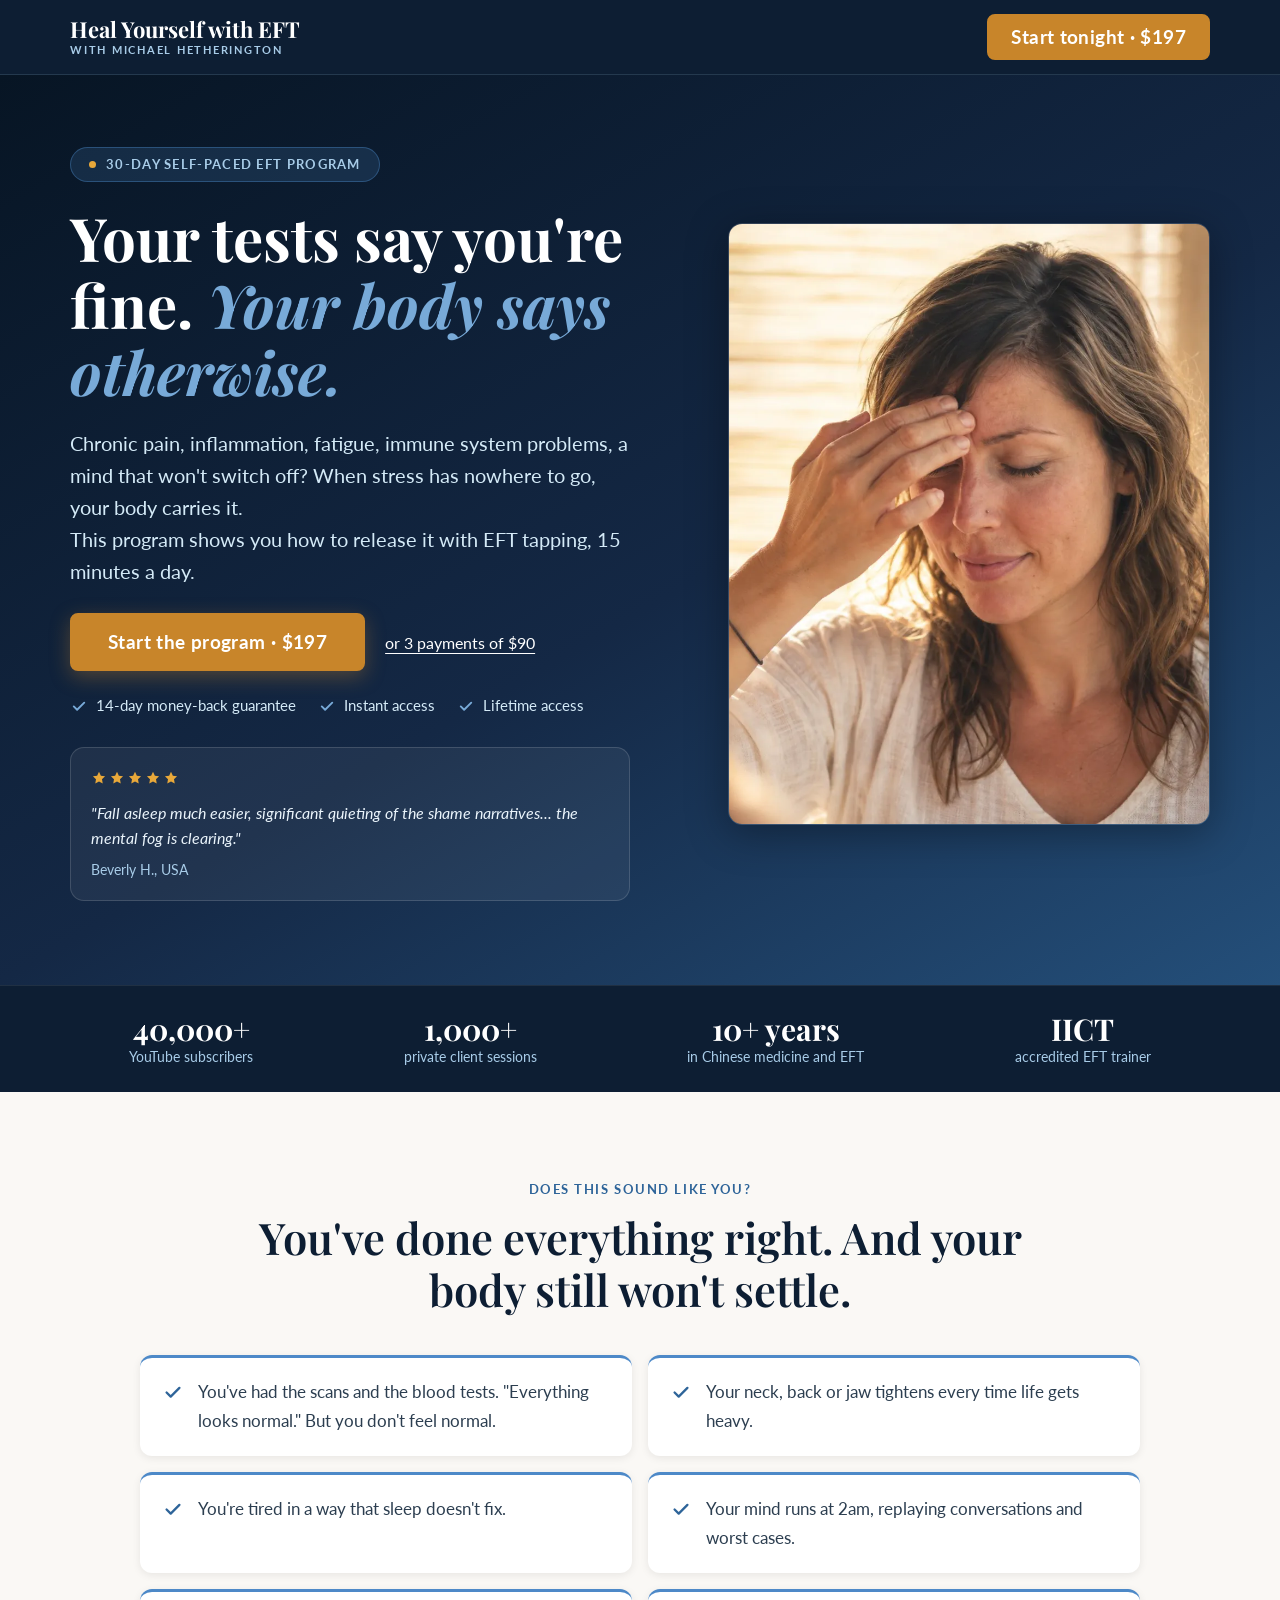
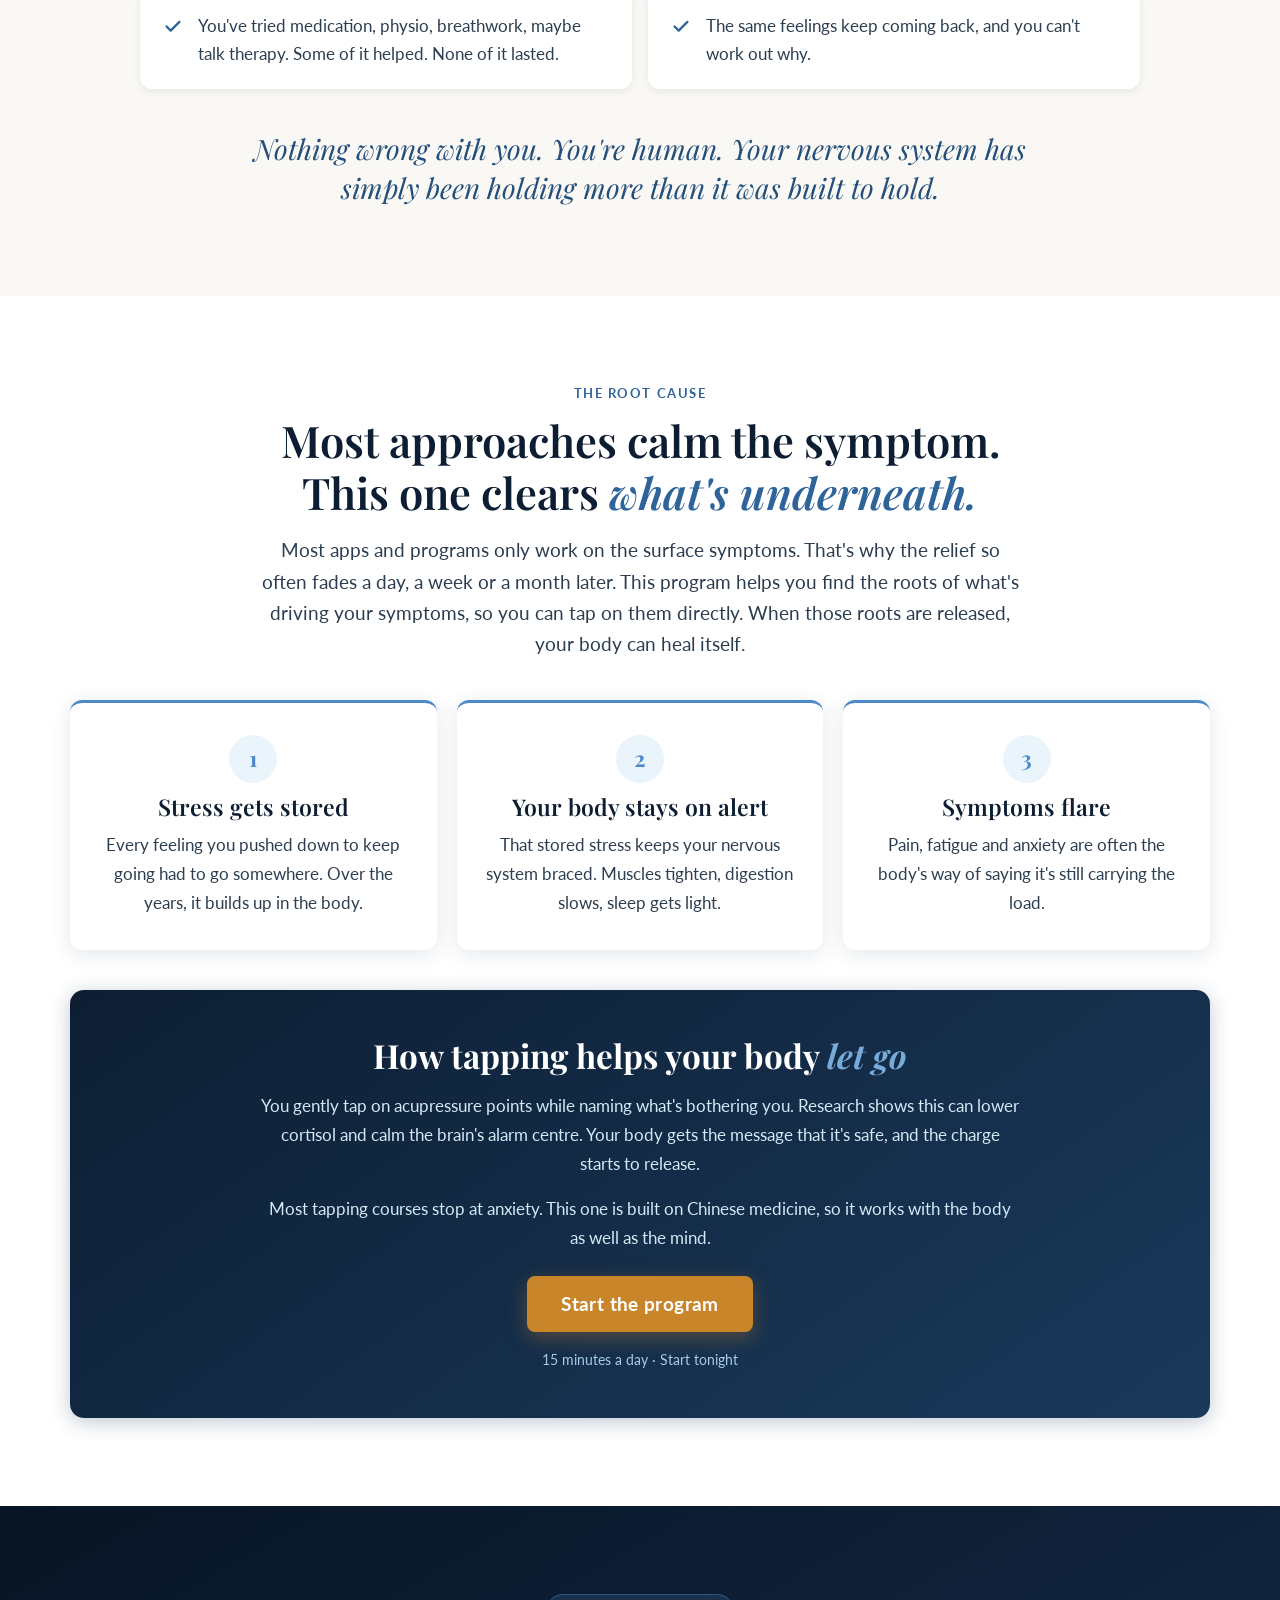
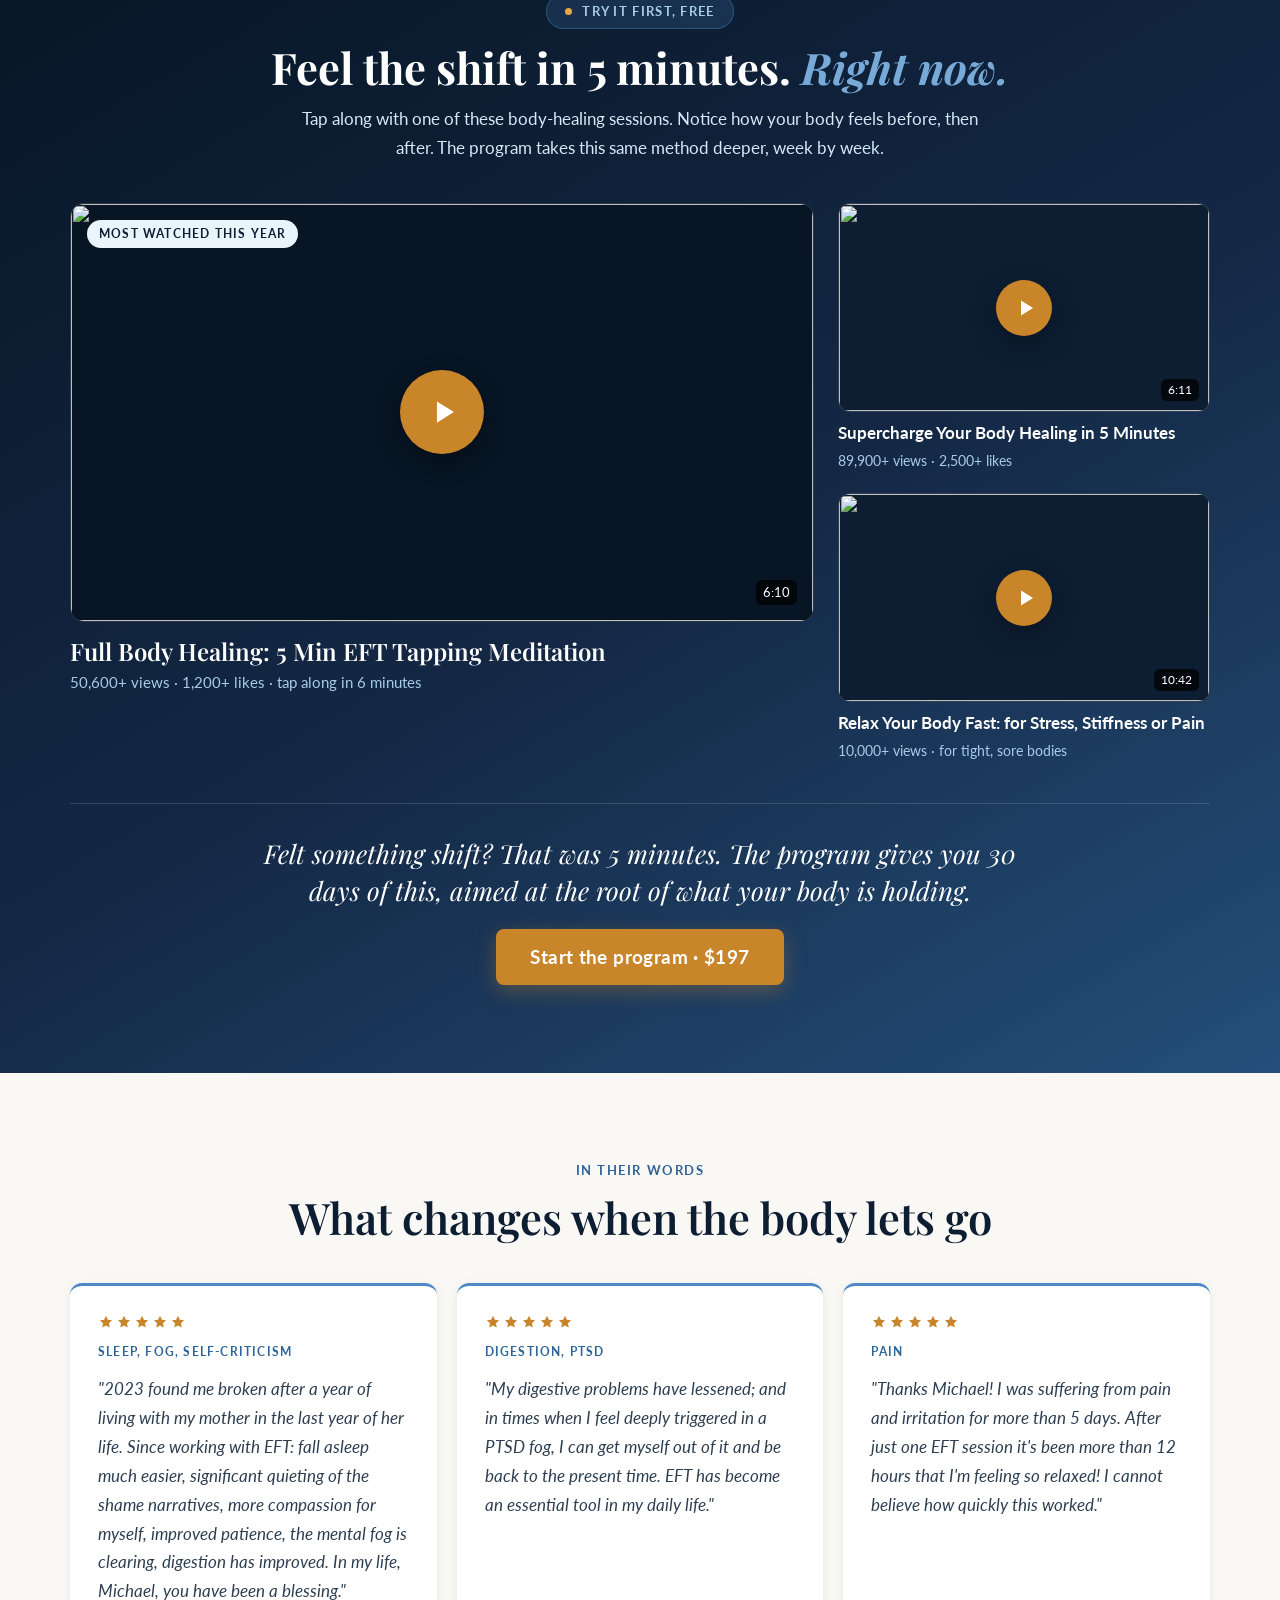
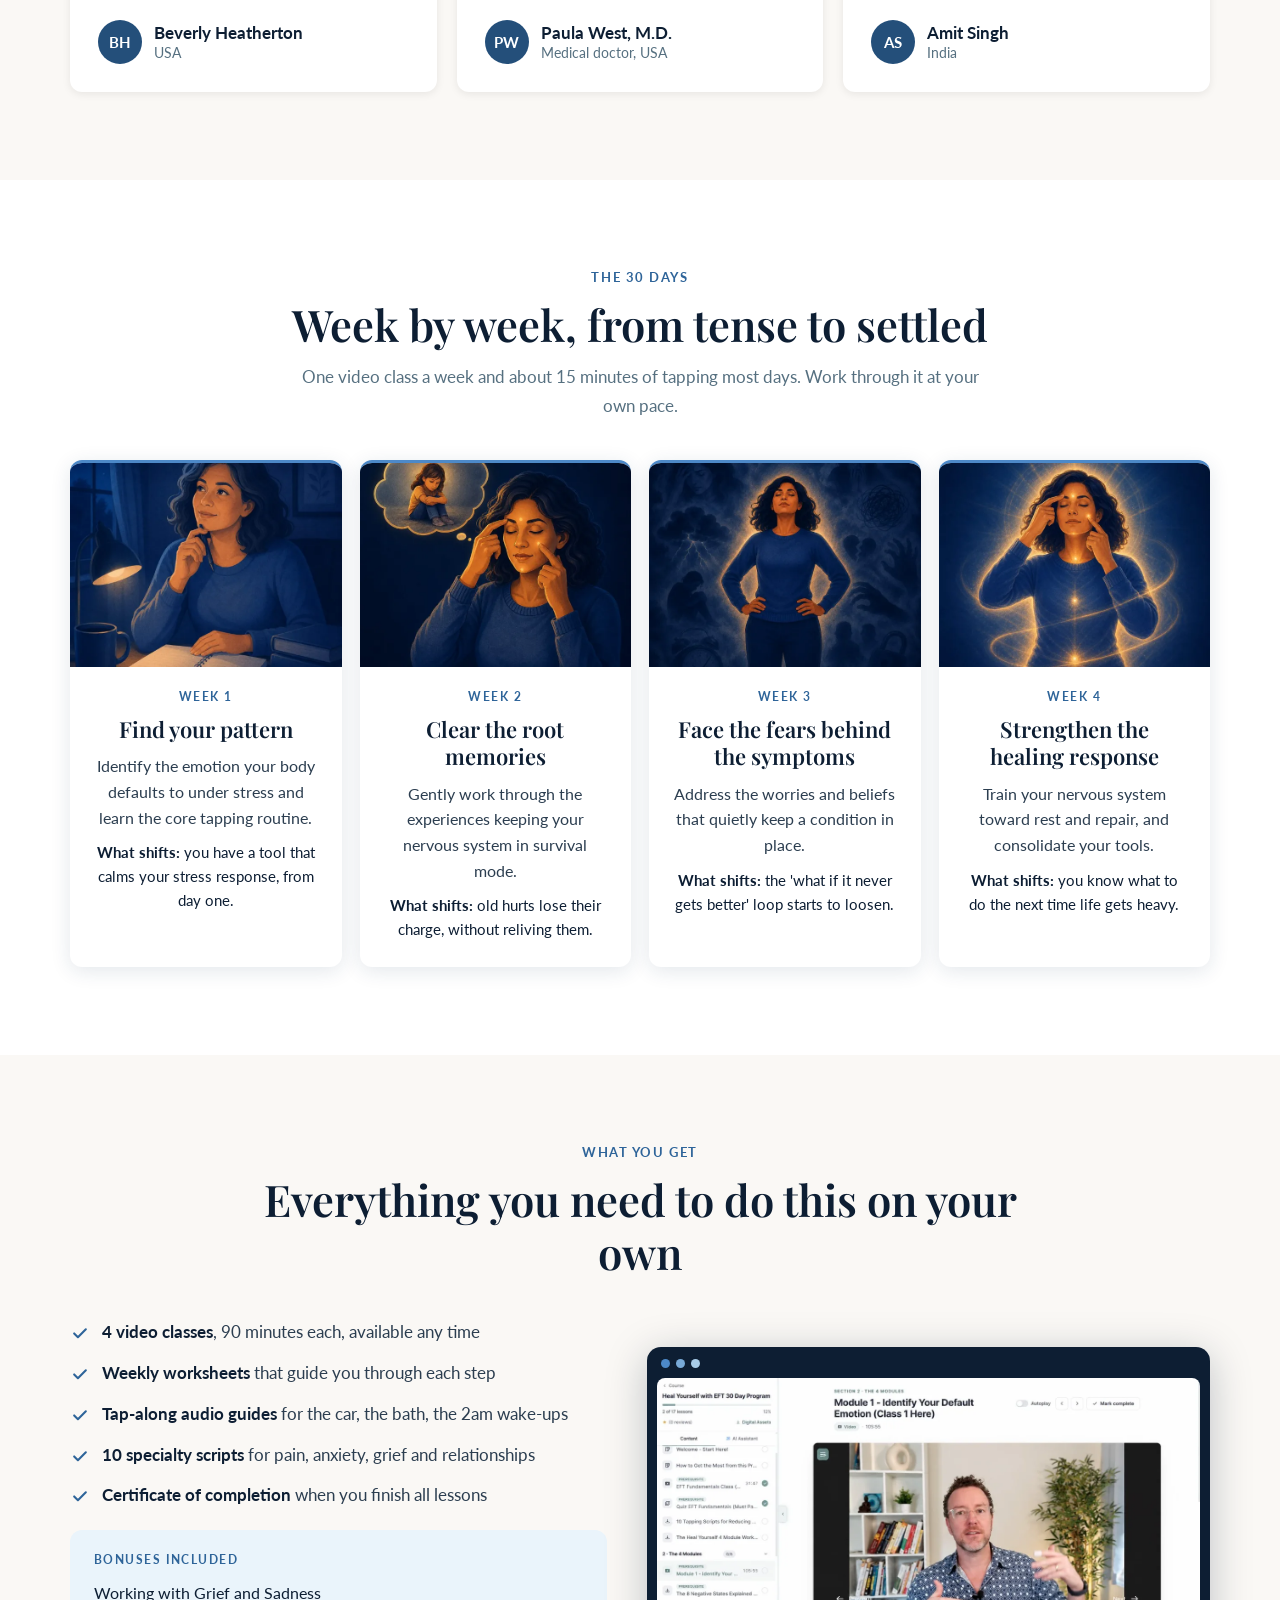
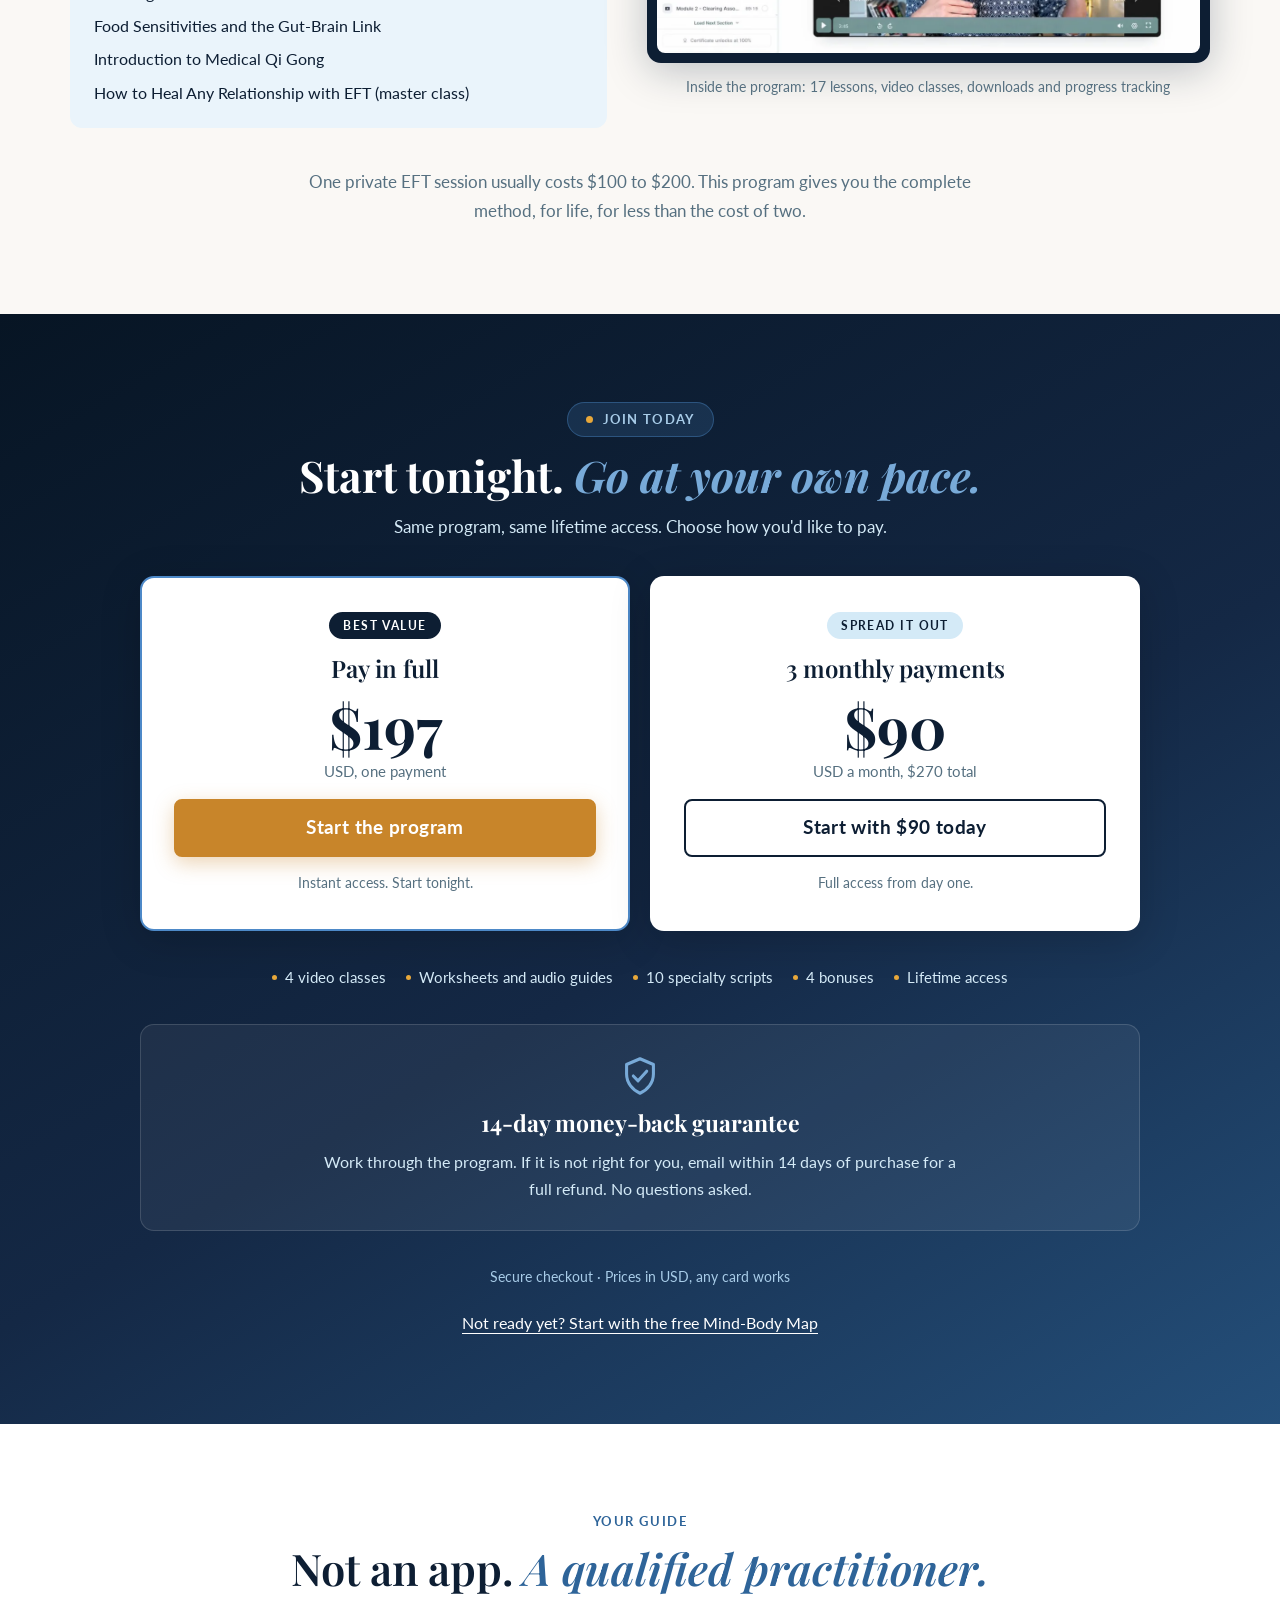
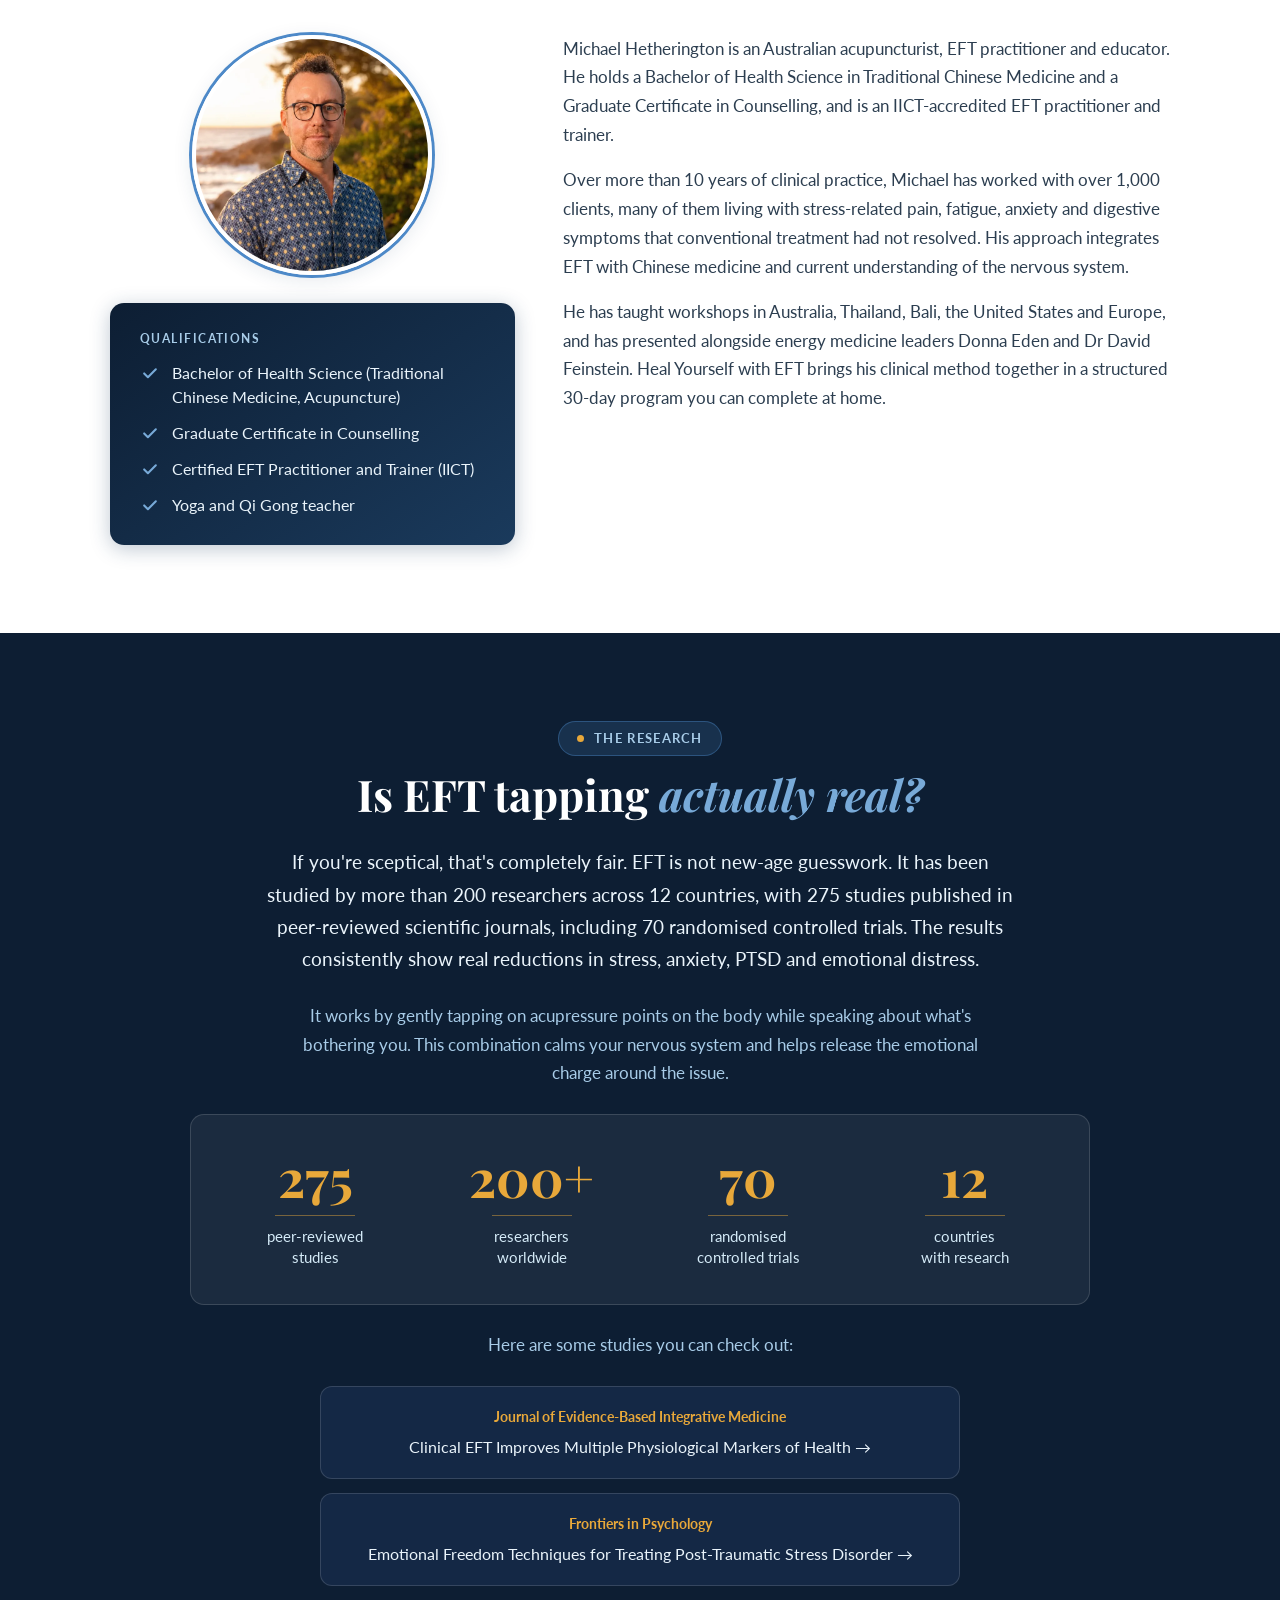
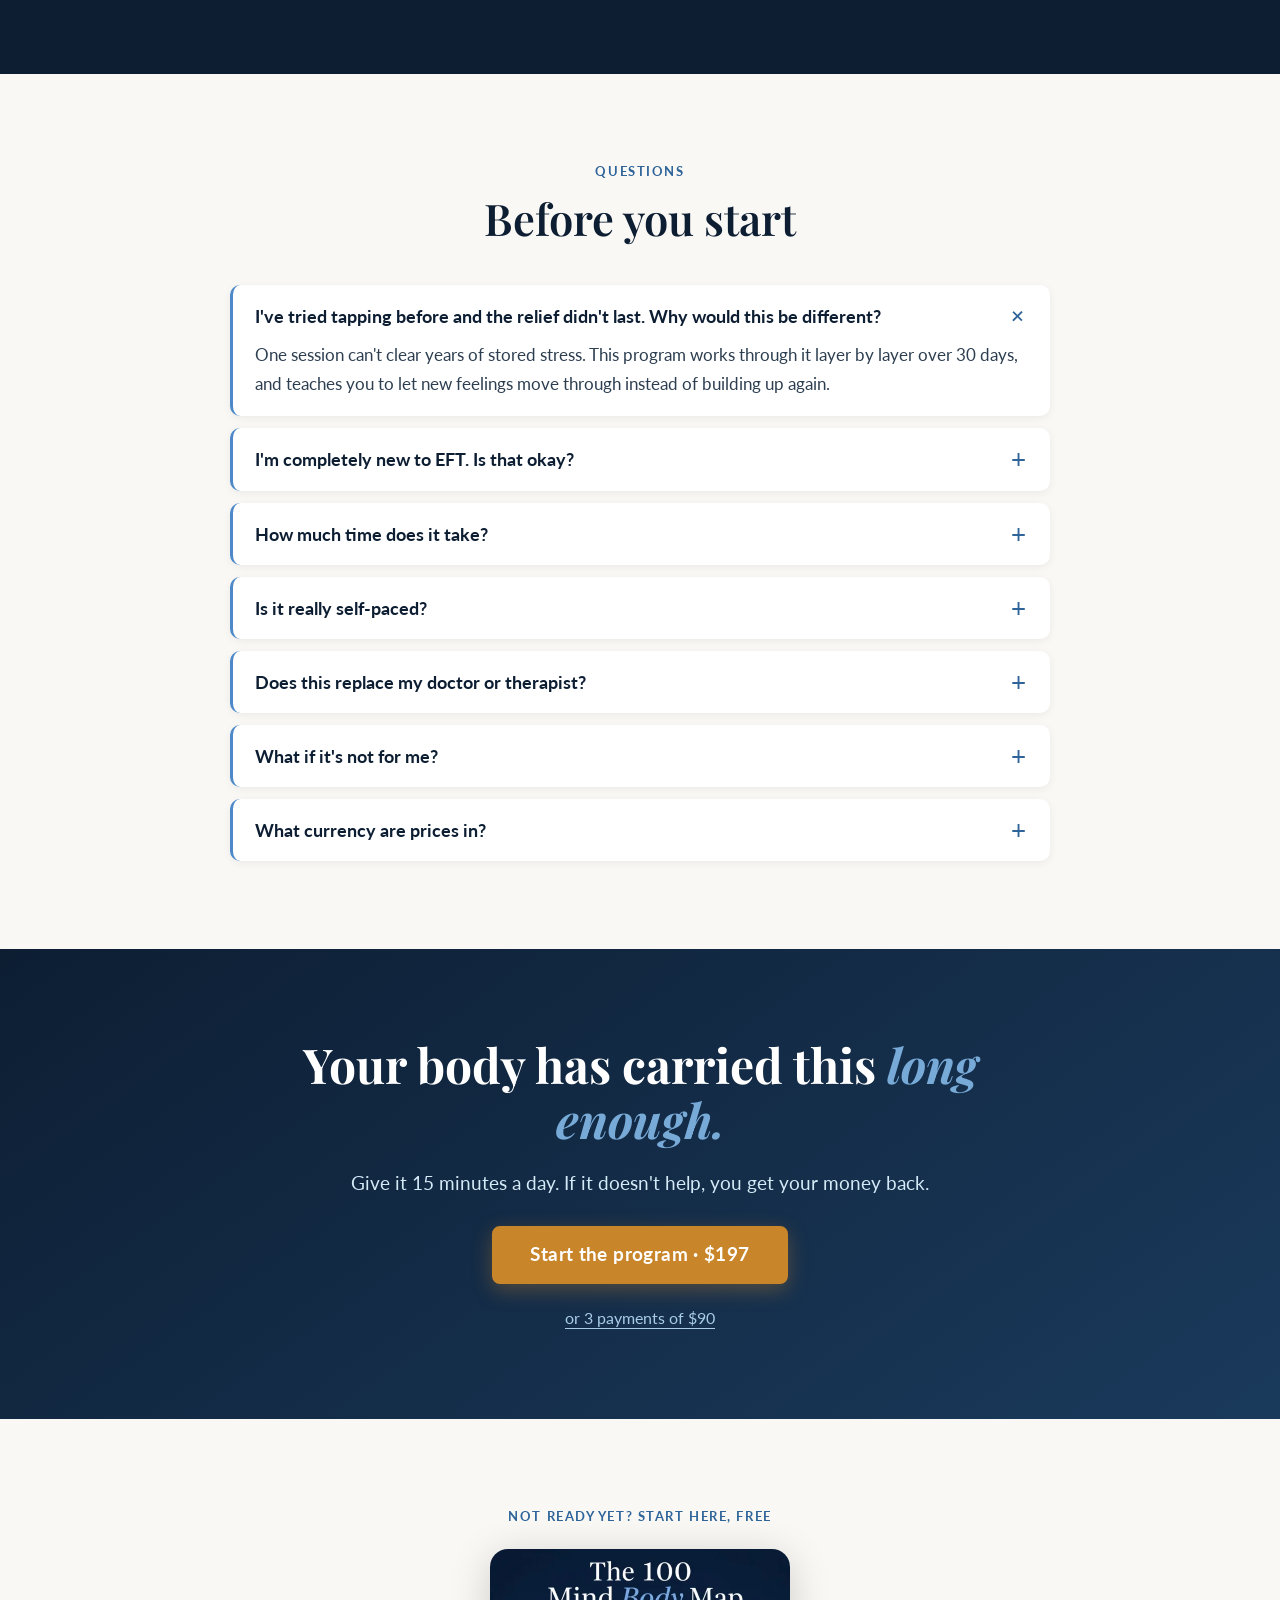
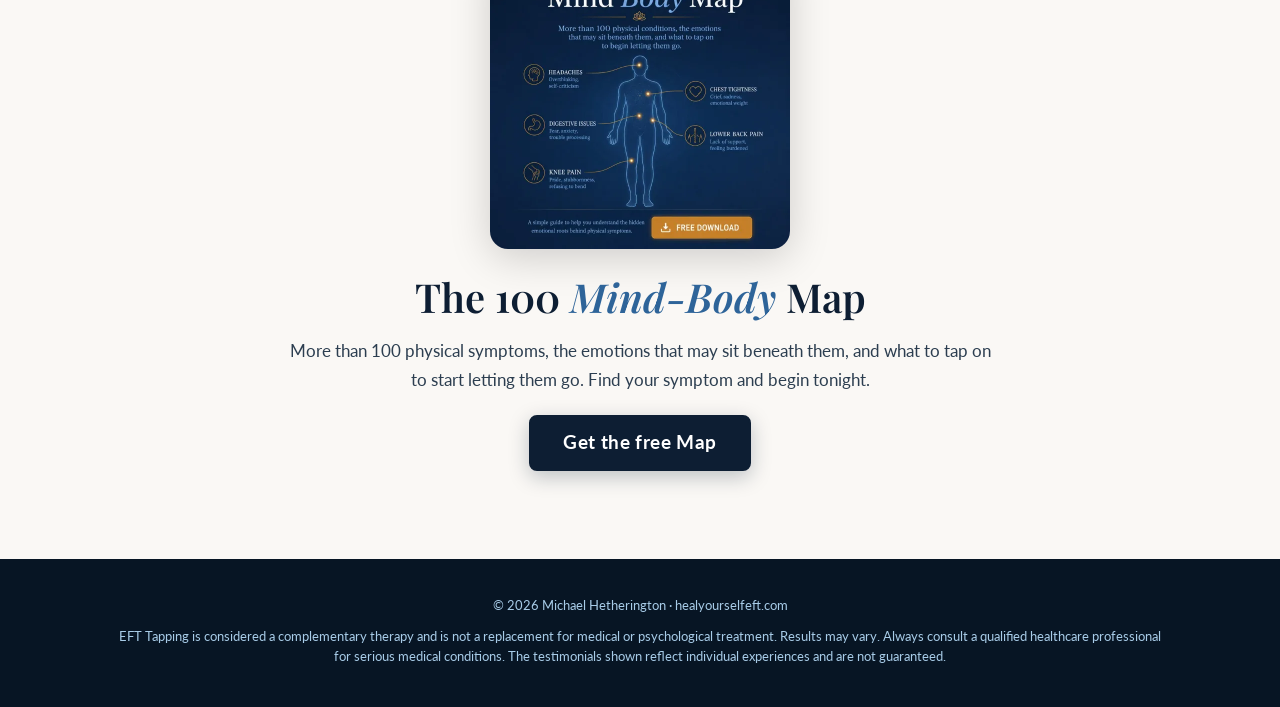
==== index.html @ 8a4b6d6d "Sales page: bio photo, new hero line, surface-vs-roots point - Round photo of Michael back in the "Y" ====
<!DOCTYPE html>
<html lang="en">
<head>
  <meta charset="UTF-8" />
  <meta name="viewport" content="width=device-width, initial-scale=1.0, viewport-fit=cover" />
  <title>Heal Yourself with EFT Tapping | Self-Paced Online Program</title>
  <meta name="description" content="A 30-day self-paced EFT tapping program for chronic pain, inflammation, fatigue and stress. 15 minutes a day. $197 USD or 3 payments of $90, with a 14-day money-back guarantee." />

  <!-- Google tag (gtag.js) -->
  <script async src="https://www.googletagmanager.com/gtag/js?id=G-6HFTYSBJ0B"></script>
  <script>
    window.dataLayer = window.dataLayer || [];
    function gtag(){dataLayer.push(arguments);}
    gtag('js', new Date());

    /* Main property - one property across every domain, with cross-domain linking. */
    gtag('config', 'G-6HFTYSBJ0B', {
      linker: { domains: [
        'michaelhetherington.com',
        'www.michaelhetherington.com',
        'healyourselfeft.com',
        'healyourdigestioneft.com',
        'eftpractitionertraining.com',
        'mindbodymedicineacademy.onlinecoursehost.com'
      ] }
    });

    /* Google Ads - builds remarketing audiences from sales-page visitors. */
    gtag('config', 'AW-1016615342');

    /* Original property, kept so existing reports stay continuous. */
    gtag('config', 'G-21LWXVTL0B');
  </script>
  <script>
    /* Capture ad click IDs and carry them into the Stripe checkout link. */
    (function () {
      var q = new URLSearchParams(location.search);
      var put = function (k, v) { try { localStorage.setItem(k, v); } catch (e) {} };
      var get = function (k) { try { return localStorage.getItem(k) || ''; } catch (e) { return ''; } };
      ['gclid', 'wbraid', 'gbraid', 'utm_source', 'utm_medium', 'utm_campaign'].forEach(function (k) {
        var v = q.get(k); if (v) put('mh_' + k, v);
      });
      var clean = function (s) { return String(s || '').replace(/[^A-Za-z0-9_-]/g, ''); };
      function clientId() {
        var m = document.cookie.match(/_ga=GA\d\.\d\.(\d+\.\d+)/);
        return m ? m[1].replace('.', '_') : '';
      }
      function reference() {
        var parts = ['c' + clean(clientId())];
        var click = get('mh_gclid') || get('mh_wbraid') || get('mh_gbraid');
        if (click) parts.push('g' + clean(click));
        var src = get('mh_utm_source');
        if (src) parts.push('s' + clean(src));
        return parts.join('-').slice(0, 195);
      }
      function decorate() {
        var ref = reference();
        if (!ref) return;
        Array.prototype.forEach.call(
          document.querySelectorAll('a[href*="buy.stripe.com"]'),
          function (a) {
            try {
              var u = new URL(a.href);
              u.searchParams.set('client_reference_id', ref);
              a.href = u.toString();
            } catch (e) {}
          }
        );
      }
      if (document.readyState === 'loading') {
        document.addEventListener('DOMContentLoaded', decorate);
      } else { decorate(); }
      setTimeout(decorate, 1500);
    })();
  </script>

  <!-- Favicon -->
  <link rel="icon" type="image/svg+xml" href="favicon.svg" />

  <!-- Fonts: same families as /mind-body-map (Playfair Display + Lato). Loaded without blocking first paint. -->
  <link rel="preconnect" href="https://fonts.googleapis.com" />
  <link rel="preconnect" href="https://fonts.gstatic.com" crossorigin />
  <link rel="preload" as="style" href="https://fonts.googleapis.com/css2?family=Playfair+Display:ital,wght@0,600;0,700;1,400;1,600;1,700&family=Lato:wght@400;700&display=swap" onload="this.onload=null;this.rel='stylesheet'" />
  <noscript><link rel="stylesheet" href="https://fonts.googleapis.com/css2?family=Playfair+Display:ital,wght@0,600;0,700;1,400;1,600;1,700&family=Lato:wght@400;700&display=swap" /></noscript>
  <link rel="preload" as="image" href="images/hero-tapping.webp" fetchpriority="high" media="(min-width: 768px)" />
  <link rel="stylesheet" href="css/home.css?v=3" />
</head>
<body>

  <!-- Icon sprite: stroke check, shield, star, play -->
  <svg width="0" height="0" style="position:absolute" aria-hidden="true" focusable="false">
    <symbol id="i-check" viewBox="0 0 24 24"><path d="M5 12.5l4.5 4.5L19 7.5" fill="none" stroke="currentColor" stroke-width="2.5" stroke-linecap="round" stroke-linejoin="round"/></symbol>
    <symbol id="i-shield" viewBox="0 0 24 24"><g fill="none" stroke="currentColor" stroke-width="1.6" stroke-linecap="round" stroke-linejoin="round"><path d="M12 3l7 3v5c0 4.5-3 8.3-7 10-4-1.7-7-5.5-7-10V6l7-3z"/><path d="M8.5 12l2.5 2.5 4.5-5"/></g></symbol>
    <symbol id="i-star" viewBox="0 0 24 24"><path d="M12 2.8l2.8 5.8 6.3.9-4.6 4.4 1.1 6.3L12 17.2l-5.6 3 1.1-6.3L2.9 9.5l6.3-.9z" fill="currentColor"/></symbol>
    <symbol id="i-play" viewBox="0 0 24 24"><path d="M7 4.5v15l12-7.5z" fill="currentColor"/></symbol>
  </svg>

  <!-- ================= HEADER ================= -->
  <header class="site-head">
    <div class="wrap site-head__inner">
      <a href="#top" class="wordmark">
        <span class="wordmark__main">Heal Yourself with EFT</span>
        <span class="wordmark__sub">with Michael Hetherington</span>
      </a>
      <a href="https://mindbodymedicineacademy.onlinecoursehost.com/courses/healyourselfwitheft" target="_blank" rel="noopener" class="btn btn--sm" data-cta="header" data-plan="full"><span class="only-desk">Start tonight · $197</span><span class="only-mob">$197 · Start</span></a>
    </div>
  </header>

  <main id="top">

    <!-- ================= HERO ================= -->
    <section class="hero band-grad">
      <div class="wrap hero__grid">
        <div class="hero__copy">
          <span class="badge"><span class="badge__dot" aria-hidden="true"></span>30-day self-paced EFT program</span>
          <h1>Your tests say you're fine. <em>Your body says otherwise.</em></h1>
          <p class="hero__sub">Chronic pain, inflammation, fatigue, immune system problems, a mind that won't switch off? When stress has nowhere to go, your body carries it.<br class="only-desk" /> This program shows you how to release it with EFT tapping, 15 minutes a day.</p>
          <div class="hero__actions">
            <a id="hero-cta" href="https://mindbodymedicineacademy.onlinecoursehost.com/courses/healyourselfwitheft" target="_blank" rel="noopener" class="btn btn--lg" data-cta="hero" data-plan="full">Start the program · $197</a>
            <p class="hero__plan"><a href="#pricing">or 3 payments of $90</a><span class="only-mob"> · 14-day guarantee</span></p>
          </div>
          <ul class="checks only-desk">
            <li><svg class="ico" aria-hidden="true"><use href="#i-check"/></svg>14-day money-back guarantee</li>
            <li><svg class="ico" aria-hidden="true"><use href="#i-check"/></svg>Instant access</li>
            <li><svg class="ico" aria-hidden="true"><use href="#i-check"/></svg>Lifetime access</li>
          </ul>
          <figure class="mini-review">
            <span class="stars" role="img" aria-label="5 out of 5 stars"><svg aria-hidden="true"><use href="#i-star"/></svg><svg aria-hidden="true"><use href="#i-star"/></svg><svg aria-hidden="true"><use href="#i-star"/></svg><svg aria-hidden="true"><use href="#i-star"/></svg><svg aria-hidden="true"><use href="#i-star"/></svg></span>
            <blockquote>"Fall asleep much easier, significant quieting of the shame narratives... the mental fog is clearing."</blockquote>
            <figcaption>Beverly H., USA</figcaption>
          </figure>
        </div>
        <div class="hero__media">
          <img src="images/hero-tapping.webp" width="880" height="1100" alt="A woman calmly tapping on the eyebrow point with her eyes closed" fetchpriority="high" decoding="async" />
        </div>
      </div>
    </section>

    <!-- ================= PROOF BAR ================= -->
    <section class="proof" aria-label="About Michael">
      <ul class="wrap proof__list">
        <li><strong>40,000+</strong><span>YouTube subscribers</span></li>
        <li><strong>1,000+</strong><span>private client sessions</span></li>
        <li class="only-desk"><strong>10+ years</strong><span>in Chinese medicine and EFT</span></li>
        <li><strong>IICT</strong><span>accredited EFT trainer</span></li>
      </ul>
    </section>

    <!-- ================= DOES THIS SOUND LIKE YOU ================= -->
    <section class="section band-cream" id="you">
      <div class="wrap wrap--1000 stack-lg">
        <div class="head">
          <span class="eyebrow">Does this sound like you?</span>
          <h2>You've done everything right. And your body still won't settle.</h2>
        </div>
        <ul class="you-grid">
          <li class="card card--check"><svg class="ico" aria-hidden="true"><use href="#i-check"/></svg><p>You've had the scans and the blood tests. "Everything looks normal." But you don't feel normal.</p></li>
          <li class="card card--check"><svg class="ico" aria-hidden="true"><use href="#i-check"/></svg><p>Your neck, back or jaw tightens every time life gets heavy.</p></li>
          <li class="card card--check"><svg class="ico" aria-hidden="true"><use href="#i-check"/></svg><p>You're tired in a way that sleep doesn't fix.</p></li>
          <li class="card card--check"><svg class="ico" aria-hidden="true"><use href="#i-check"/></svg><p>Your mind runs at 2am, replaying conversations and worst cases.</p></li>
          <li class="card card--check"><svg class="ico" aria-hidden="true"><use href="#i-check"/></svg><p>You've tried medication, physio, breathwork, maybe talk therapy. Some of it helped. None of it lasted.</p></li>
          <li class="card card--check"><svg class="ico" aria-hidden="true"><use href="#i-check"/></svg><p>The same feelings keep coming back, and you can't work out why.</p></li>
        </ul>
        <p class="pull">Nothing wrong with you. You're human. Your nervous system has simply been holding more than it was built to hold.</p>
      </div>
    </section>

    <!-- ================= THE ROOT CAUSE ================= -->
    <section class="section band-white" id="how">
      <div class="wrap stack-lg">
        <div class="head">
          <span class="eyebrow">The root cause</span>
          <h2>Most approaches calm the symptom. This one clears <em>what's underneath.</em></h2>
          <p class="head__lead">Most apps and programs only work on the surface symptoms. That's why the relief so often fades a day, a week or a month later. This program helps you find the roots of what's driving your symptoms, so you can tap on them directly. When those roots are released, your body can heal itself.</p>
        </div>
        <ol class="steps">
          <li class="card card--feature step">
            <span class="step__num" aria-hidden="true">1</span>
            <h3>Stress gets stored</h3>
            <p>Every feeling you pushed down to keep going had to go somewhere. Over the years, it builds up in the body.</p>
          </li>
          <li class="card card--feature step">
            <span class="step__num" aria-hidden="true">2</span>
            <h3>Your body stays on alert</h3>
            <p>That stored stress keeps your nervous system braced. Muscles tighten, digestion slows, sleep gets light.</p>
          </li>
          <li class="card card--feature step">
            <span class="step__num" aria-hidden="true">3</span>
            <h3>Symptoms flare</h3>
            <p>Pain, fatigue and anxiety are often the body's way of saying it's still carrying the load.</p>
          </li>
        </ol>
        <div class="panel grad-panel">
          <h3>How tapping helps your body <em>let go</em></h3>
          <p>You gently tap on acupressure points while naming what's bothering you. Research shows this can lower cortisol and calm the brain's alarm centre. Your body gets the message that it's safe, and the charge starts to release.</p>
          <p>Most tapping courses stop at anxiety. This one is built on Chinese medicine, so it works with the body as well as the mind.</p>
          <a href="#pricing" class="btn" data-cta="how">Start the program</a>
          <span class="panel__caption">15 minutes a day · Start tonight</span>
        </div>
      </div>
    </section>

    <!-- ================= TRY IT FIRST ================= -->
    <section class="section band-grad" id="try">
      <div class="wrap stack-lg">
        <div class="head">
          <span class="badge"><span class="badge__dot" aria-hidden="true"></span>Try it first, free</span>
          <h2>Feel the shift in 5 minutes. <em>Right now.</em></h2>
          <p>Tap along with one of these body-healing sessions. Notice how your body feels before, then after. The program takes this same method deeper, week by week.</p>
        </div>

        <div class="videos">
          <div class="videos__main">
            <div class="player" id="player">
              <button type="button" class="yt yt--featured" data-id="FDQFC5Q5hYo" data-slot="featured" data-title="Full Body Healing: 5 Min EFT Tapping Meditation" data-proof="50,600+ views · 1,200+ likes · tap along in 6 minutes" data-len="6:10">
                <img src="https://i.ytimg.com/vi/FDQFC5Q5hYo/maxresdefault.jpg" srcset="https://i.ytimg.com/vi/FDQFC5Q5hYo/hqdefault.jpg 480w, https://i.ytimg.com/vi/FDQFC5Q5hYo/maxresdefault.jpg 1280w" sizes="(max-width: 767px) 100vw, 760px" onerror="this.onerror=null;this.removeAttribute('srcset');this.src=this.src.replace('maxresdefault','hqdefault')" width="1280" height="720" alt="" loading="lazy" decoding="async" />
                <span class="sr-only">Play: Full Body Healing: 5 Min EFT Tapping Meditation (6:10)</span>
                <span class="yt__badge">Most watched this year</span>
                <span class="yt__play" aria-hidden="true"><svg><use href="#i-play"/></svg></span>
                <span class="yt__len" aria-hidden="true">6:10</span>
              </button>
            </div>
            <p class="videos__title" id="player-title">Full Body Healing: 5 Min EFT Tapping Meditation</p>
            <p class="videos__proof" id="player-proof">50,600+ views · 1,200+ likes · tap along in 6 minutes</p>
          </div>
          <ul class="videos__side">
            <li>
              <button type="button" class="yt yt--side" data-id="ltoPPXb9Zmg" data-slot="side_1" data-title="Supercharge Your Body Healing in 5 Minutes" data-proof="89,900+ views · 2,500+ likes" data-len="6:11">
                <span class="yt__thumb">
                  <img src="https://i.ytimg.com/vi/ltoPPXb9Zmg/hqdefault.jpg" width="480" height="360" alt="" loading="lazy" decoding="async" />
                  <span class="yt__play" aria-hidden="true"><svg><use href="#i-play"/></svg></span>
                  <span class="yt__len" aria-hidden="true">6:11</span>
                </span>
                <span class="yt__text">
                  <span class="yt__title"><span class="sr-only">Play: </span>Supercharge Your Body Healing in 5 Minutes</span>
                  <span class="yt__proof">89,900+ views · 2,500+ likes</span>
                </span>
              </button>
            </li>
            <li>
              <button type="button" class="yt yt--side" data-id="ephCB1X8qcY" data-slot="side_2" data-title="Relax Your Body Fast: for Stress, Stiffness or Pain" data-proof="10,000+ views · for tight, sore bodies" data-len="10:42">
                <span class="yt__thumb">
                  <img src="https://i.ytimg.com/vi/ephCB1X8qcY/hqdefault.jpg" width="480" height="360" alt="" loading="lazy" decoding="async" />
                  <span class="yt__play" aria-hidden="true"><svg><use href="#i-play"/></svg></span>
                  <span class="yt__len" aria-hidden="true">10:42</span>
                </span>
                <span class="yt__text">
                  <span class="yt__title"><span class="sr-only">Play: </span>Relax Your Body Fast: for Stress, Stiffness or Pain</span>
                  <span class="yt__proof">10,000+ views · for tight, sore bodies</span>
                </span>
              </button>
            </li>
          </ul>
        </div>

        <!-- YouTube comment strip: only with written permission from each commenter. Not published. -->

        <div class="bridge">
          <p>Felt something shift? That was 5 minutes. The program gives you 30 days of this, aimed at the root of what your body is holding.</p>
          <a href="https://mindbodymedicineacademy.onlinecoursehost.com/courses/healyourselfwitheft" target="_blank" rel="noopener" class="btn" data-cta="try" data-plan="full">Start the program · $197</a>
        </div>
      </div>
    </section>

    <!-- ================= REVIEWS ================= -->
    <section class="section band-cream" id="reviews">
      <div class="wrap stack-lg">
        <div class="head">
          <span class="eyebrow">In their words</span>
          <h2>What changes when the body lets go</h2>
        </div>
        <div class="reviews">
          <figure class="card review">
            <span class="stars" role="img" aria-label="5 out of 5 stars"><svg aria-hidden="true"><use href="#i-star"/></svg><svg aria-hidden="true"><use href="#i-star"/></svg><svg aria-hidden="true"><use href="#i-star"/></svg><svg aria-hidden="true"><use href="#i-star"/></svg><svg aria-hidden="true"><use href="#i-star"/></svg></span>
            <span class="tag">Sleep, fog, self-criticism</span>
            <blockquote>"2023 found me broken after a year of living with my mother in the last year of her life. Since working with EFT: fall asleep much easier, significant quieting of the shame narratives, more compassion for myself, improved patience, the mental fog is clearing, digestion has improved. In my life, Michael, you have been a blessing."</blockquote>
            <figcaption><span class="avatar" aria-hidden="true">BH</span><span><strong>Beverly Heatherton</strong><span>USA</span></span></figcaption>
          </figure>
          <figure class="card review">
            <span class="stars" role="img" aria-label="5 out of 5 stars"><svg aria-hidden="true"><use href="#i-star"/></svg><svg aria-hidden="true"><use href="#i-star"/></svg><svg aria-hidden="true"><use href="#i-star"/></svg><svg aria-hidden="true"><use href="#i-star"/></svg><svg aria-hidden="true"><use href="#i-star"/></svg></span>
            <span class="tag">Digestion, PTSD</span>
            <blockquote>"My digestive problems have lessened; and in times when I feel deeply triggered in a PTSD fog, I can get myself out of it and be back to the present time. EFT has become an essential tool in my daily life."</blockquote>
            <figcaption><span class="avatar" aria-hidden="true">PW</span><span><strong>Paula West, M.D.</strong><span>Medical doctor, USA</span></span></figcaption>
          </figure>
          <figure class="card review">
            <span class="stars" role="img" aria-label="5 out of 5 stars"><svg aria-hidden="true"><use href="#i-star"/></svg><svg aria-hidden="true"><use href="#i-star"/></svg><svg aria-hidden="true"><use href="#i-star"/></svg><svg aria-hidden="true"><use href="#i-star"/></svg><svg aria-hidden="true"><use href="#i-star"/></svg></span>
            <span class="tag">Pain</span>
            <blockquote>"Thanks Michael! I was suffering from pain and irritation for more than 5 days. After just one EFT session it's been more than 12 hours that I'm feeling so relaxed! I cannot believe how quickly this worked."</blockquote>
            <figcaption><span class="avatar" aria-hidden="true">AS</span><span><strong>Amit Singh</strong><span>India</span></span></figcaption>
          </figure>
        </div>
      </div>
    </section>

    <!-- ================= THE 30 DAYS ================= -->
    <section class="section band-white" id="program">
      <div class="wrap stack-lg">
        <div class="head">
          <span class="eyebrow">The 30 days</span>
          <h2>Week by week, from tense to settled</h2>
          <p>One video class a week and about 15 minutes of tapping most days. Work through it at your own pace.</p>
        </div>
        <ol class="weeks">
          <li class="card card--feature week">
            <img src="images/week-1.webp" width="640" height="480" alt="Woman reflecting at her desk at night" loading="lazy" decoding="async" />
            <div class="week__body">
              <span class="label">Week 1</span>
              <h3>Find your pattern</h3>
              <p>Identify the emotion your body defaults to under stress and learn the core tapping routine.</p>
              <p class="week__shift"><strong>What shifts:</strong> you have a tool that calms your stress response, from day one.</p>
            </div>
          </li>
          <li class="card card--feature week">
            <img src="images/week-2.webp" width="640" height="480" alt="Woman tapping while recalling a childhood memory" loading="lazy" decoding="async" />
            <div class="week__body">
              <span class="label">Week 2</span>
              <h3>Clear the root memories</h3>
              <p>Gently work through the experiences keeping your nervous system in survival mode.</p>
              <p class="week__shift"><strong>What shifts:</strong> old hurts lose their charge, without reliving them.</p>
            </div>
          </li>
          <li class="card card--feature week">
            <img src="images/week-3.webp" width="640" height="480" alt="Woman standing calm while fears swirl around her" loading="lazy" decoding="async" />
            <div class="week__body">
              <span class="label">Week 3</span>
              <h3>Face the fears behind the symptoms</h3>
              <p>Address the worries and beliefs that quietly keep a condition in place.</p>
              <p class="week__shift"><strong>What shifts:</strong> the 'what if it never gets better' loop starts to loosen.</p>
            </div>
          </li>
          <li class="card card--feature week">
            <img src="images/week-4.webp" width="640" height="480" alt="Woman tapping with light flowing through her body" loading="lazy" decoding="async" />
            <div class="week__body">
              <span class="label">Week 4</span>
              <h3>Strengthen the healing response</h3>
              <p>Train your nervous system toward rest and repair, and consolidate your tools.</p>
              <p class="week__shift"><strong>What shifts:</strong> you know what to do the next time life gets heavy.</p>
            </div>
          </li>
        </ol>
      </div>
    </section>

    <!-- ================= WHAT YOU GET ================= -->
    <section class="section band-cream" id="inside">
      <div class="wrap stack-lg">
        <div class="head">
          <span class="eyebrow">What you get</span>
          <h2>Everything you need to do this on your own</h2>
        </div>
        <div class="split">
          <div class="split__copy">
            <ul class="ticks">
              <li><svg class="ico" aria-hidden="true"><use href="#i-check"/></svg><span><strong>4 video classes</strong>, 90 minutes each, available any time</span></li>
              <li><svg class="ico" aria-hidden="true"><use href="#i-check"/></svg><span><strong>Weekly worksheets</strong> that guide you through each step</span></li>
              <li><svg class="ico" aria-hidden="true"><use href="#i-check"/></svg><span><strong>Tap-along audio guides</strong> for the car, the bath, the 2am wake-ups</span></li>
              <li><svg class="ico" aria-hidden="true"><use href="#i-check"/></svg><span><strong>10 specialty scripts</strong> for pain, anxiety, grief and relationships</span></li>
              <li><svg class="ico" aria-hidden="true"><use href="#i-check"/></svg><span><strong>Certificate of completion</strong> when you finish all lessons</span></li>
            </ul>
            <div class="bonus">
              <span class="label">Bonuses included</span>
              <ul>
                <li>Working with Grief and Sadness</li>
                <li>Food Sensitivities and the Gut-Brain Link</li>
                <li>Introduction to Medical Qi Gong</li>
                <li>How to Heal Any Relationship with EFT (master class)</li>
              </ul>
            </div>
          </div>
          <figure class="shot">
            <div class="shot__frame">
              <span class="shot__dots" aria-hidden="true"><span></span><span></span><span></span></span>
              <img src="images/course-dashboard.webp" width="1200" height="607" alt="Inside the Heal Yourself with EFT course: the Module 1 video lesson with the lesson list beside it" loading="lazy" decoding="async" />
            </div>
            <figcaption>Inside the program: 17 lessons, video classes, downloads and progress tracking</figcaption>
          </figure>
        </div>
        <p class="value">One private EFT session usually costs $100 to $200. This program gives you the complete method, for life, for less than the cost of two.</p>
      </div>
    </section>

    <!-- ================= PRICING ================= -->
    <section class="section band-grad" id="pricing">
      <div class="wrap wrap--1000 stack-lg pricing">
        <div class="head">
          <span class="badge"><span class="badge__dot" aria-hidden="true"></span>Join today</span>
          <h2>Start tonight. <em>Go at your own pace.</em></h2>
          <p>Same program, same lifetime access. Choose how you'd like to pay.</p>
        </div>
        <div class="plans">
          <div class="plan plan--best">
            <span class="plan__tag">Best value</span>
            <h3>Pay in full</h3>
            <p class="plan__price"><span class="plan__amount">$197</span><span>USD, one payment</span></p>
            <a href="https://mindbodymedicineacademy.onlinecoursehost.com/courses/healyourselfwitheft" target="_blank" rel="noopener" class="btn btn--block" data-cta="pricing" data-plan="full">Start the program</a>
            <p class="plan__note">Instant access. Start tonight.</p>
          </div>
          <div class="plan">
            <span class="plan__tag plan__tag--soft">Spread it out</span>
            <h3>3 monthly payments</h3>
            <p class="plan__price"><span class="plan__amount">$90</span><span>USD a month, $270 total</span></p>
            <a href="https://buy.stripe.com/00w5kD2NN72d3Xm7Wg4wM1p" target="_blank" rel="noopener" class="btn btn--block btn--outline" data-cta="pricing" data-plan="plan">Start with $90 today</a>
            <p class="plan__note">Full access from day one.</p>
          </div>
        </div>
        <ul class="includes">
          <li>4 video classes</li><li>Worksheets and audio guides</li><li>10 specialty scripts</li><li>4 bonuses</li><li>Lifetime access</li>
        </ul>
        <div class="guarantee">
          <svg class="guarantee__icon" aria-hidden="true"><use href="#i-shield"/></svg>
          <h3>14-day money-back guarantee</h3>
          <p>Work through the program. If it is not right for you, email within 14 days of purchase for a full refund. No questions asked.</p>
        </div>
        <p class="pricing__foot">Secure checkout · Prices in USD, any card works</p>
        <a href="#map" class="pricing__map" data-map="pricing">Not ready yet? Start with the free Mind-Body Map</a>
      </div>
    </section>

    <!-- ================= YOUR GUIDE ================= -->
    <section class="section band-white" id="about">
      <div class="wrap wrap--1060 stack-lg">
        <div class="head">
          <span class="eyebrow">Your guide</span>
          <h2>Not an app. <em>A qualified practitioner.</em></h2>
        </div>
        <div class="about">
          <img src="images/michael-about.webp" width="760" height="760" alt="Michael Hetherington, acupuncturist and EFT trainer" class="about__photo" loading="lazy" decoding="async" />
          <div class="about__copy">
            <p>Michael Hetherington is an Australian acupuncturist, EFT practitioner and educator. He holds a Bachelor of Health Science in Traditional Chinese Medicine and a Graduate Certificate in Counselling, and is an IICT-accredited EFT practitioner and trainer.</p>
            <p>Over more than 10 years of clinical practice, Michael has worked with over 1,000 clients, many of them living with stress-related pain, fatigue, anxiety and digestive symptoms that conventional treatment had not resolved. His approach integrates EFT with Chinese medicine and current understanding of the nervous system.</p>
            <p>He has taught workshops in Australia, Thailand, Bali, the United States and Europe, and has presented alongside energy medicine leaders Donna Eden and Dr David Feinstein. Heal Yourself with EFT brings his clinical method together in a structured 30-day program you can complete at home.</p>
          </div>
          <div class="quals grad-panel">
            <span class="label label--light">Qualifications</span>
            <ul>
              <li><svg class="ico" aria-hidden="true"><use href="#i-check"/></svg>Bachelor of Health Science (Traditional Chinese Medicine, Acupuncture)</li>
              <li><svg class="ico" aria-hidden="true"><use href="#i-check"/></svg>Graduate Certificate in Counselling</li>
              <li><svg class="ico" aria-hidden="true"><use href="#i-check"/></svg>Certified EFT Practitioner and Trainer (IICT)</li>
              <li><svg class="ico" aria-hidden="true"><use href="#i-check"/></svg>Yoga and Qi Gong teacher</li>
            </ul>
          </div>
        </div>
      </div>
    </section>

    <!-- ================= THE RESEARCH ================= -->
    <section class="section band-navy" id="science">
      <div class="wrap wrap--900 science">
        <div class="head">
          <span class="badge"><span class="badge__dot" aria-hidden="true"></span>The research</span>
          <h2>Is EFT tapping <em>actually real?</em></h2>
        </div>
        <p class="science__lead">If you're sceptical, that's completely fair. EFT is not new-age guesswork. It has been studied by more than 200 researchers across 12 countries, with 275 studies published in peer-reviewed scientific journals, including 70 randomised controlled trials. The results consistently show real reductions in stress, anxiety, PTSD and emotional distress.</p>
        <p class="science__sub">It works by gently tapping on acupressure points on the body while speaking about what's bothering you. This combination calms your nervous system and helps release the emotional charge around the issue.</p>
        <ul class="stats">
          <li><strong data-count="275">275</strong><span>peer-reviewed<br />studies</span></li>
          <li><strong data-count="200" data-suffix="+">200+</strong><span>researchers<br />worldwide</span></li>
          <li><strong data-count="70">70</strong><span>randomised<br />controlled trials</span></li>
          <li><strong data-count="12">12</strong><span>countries<br />with research</span></li>
        </ul>
        <p class="science__sub">Here are some studies you can check out:</p>
        <div class="studies">
          <a href="https://journals.sagepub.com/doi/10.1177/2515690X18823691" target="_blank" rel="noopener" class="study">
            <span class="study__journal">Journal of Evidence-Based Integrative Medicine</span>
            <span class="study__title">Clinical EFT Improves Multiple Physiological Markers of Health &rarr;</span>
          </a>
          <a href="https://www.frontiersin.org/articles/10.3389/fpsyg.2019.00272/full" target="_blank" rel="noopener" class="study">
            <span class="study__journal">Frontiers in Psychology</span>
            <span class="study__title">Emotional Freedom Techniques for Treating Post-Traumatic Stress Disorder &rarr;</span>
          </a>
        </div>
      </div>
    </section>

    <!-- ================= FAQ ================= -->
    <section class="section band-cream" id="faq">
      <div class="wrap wrap--820 stack-lg">
        <div class="head">
          <span class="eyebrow">Questions</span>
          <h2>Before you start</h2>
        </div>
        <div class="faq">
          <details open>
            <summary>I've tried tapping before and the relief didn't last. Why would this be different?</summary>
            <p>One session can't clear years of stored stress. This program works through it layer by layer over 30 days, and teaches you to let new feelings move through instead of building up again.</p>
          </details>
          <details>
            <summary>I'm completely new to EFT. Is that okay?</summary>
            <p>Yes. Week 1 starts from the beginning: the tapping points, the wording, and how to work safely with emotions.</p>
          </details>
          <details>
            <summary>How much time does it take?</summary>
            <p>About 15 minutes of tapping most days, plus one 90-minute class a week that you can watch whenever suits you.</p>
          </details>
          <details>
            <summary>Is it really self-paced?</summary>
            <p>Yes. There are no live calls and no start date. You get instant, lifetime access as soon as you join.</p>
          </details>
          <details>
            <summary>Does this replace my doctor or therapist?</summary>
            <p>No. EFT is a complementary therapy. It works well alongside medical and psychological care, so please continue seeing your practitioners.</p>
          </details>
          <details>
            <summary>What if it's not for me?</summary>
            <p>You're covered by a 14-day money-back guarantee. Email within 14 days of purchase for a full refund.</p>
          </details>
          <details>
            <summary>What currency are prices in?</summary>
            <p>US dollars. Your bank converts the amount at checkout, so any card works.</p>
          </details>
        </div>
      </div>
    </section>

    <!-- ================= FINAL CTA ================= -->
    <section class="section grad-panel final">
      <div class="wrap wrap--760 final__inner">
        <h2>Your body has carried this <em>long enough.</em></h2>
        <p>Give it 15 minutes a day. If it doesn't help, you get your money back.</p>
        <a href="https://mindbodymedicineacademy.onlinecoursehost.com/courses/healyourselfwitheft" target="_blank" rel="noopener" class="btn btn--lg" data-cta="final" data-plan="full">Start the program · $197</a>
        <a href="#pricing" class="final__plan">or 3 payments of $90</a>
      </div>
    </section>

    <!-- ================= MIND-BODY MAP ================= -->
    <section class="section band-cream" id="map">
      <div class="wrap wrap--720 map">
        <span class="eyebrow">Not ready yet? Start here, free</span>
        <img src="images/mind-body-map-cover.webp" width="300" height="300" alt="The 100 Mind-Body Map, free guide cover" class="map__cover" loading="lazy" decoding="async" />
        <h2>The 100 <em>Mind-Body</em> Map</h2>
        <p>More than 100 physical symptoms, the emotions that may sit beneath them, and what to tap on to start letting them go. Find your symptom and begin tonight.</p>
        <a href="https://healyourselfeft.com/mind-body-map" class="btn btn--navy" data-map="map_block">Get the free Map</a>
      </div>
    </section>

  </main>

  <!-- ================= FOOTER ================= -->
  <footer class="site-foot">
    <div class="wrap">
      <p>&copy; 2026 Michael Hetherington · healyourselfeft.com</p>
      <p>
        EFT Tapping is considered a complementary therapy and is not a replacement for medical or psychological treatment.
        Results may vary. Always consult a qualified healthcare professional for serious medical conditions.
        The testimonials shown reflect individual experiences and are not guaranteed.
      </p>
    </div>
  </footer>

  <!-- ================= MOBILE STICKY BUY BAR ================= -->
  <div class="buybar is-hidden" id="buybar">
    <div class="buybar__text">
      <span class="buybar__name">Heal Yourself with EFT</span>
      <span class="buybar__meta">$197 or 3 × $90 · 14-day guarantee</span>
    </div>
    <a href="https://mindbodymedicineacademy.onlinecoursehost.com/courses/healyourselfwitheft" target="_blank" rel="noopener" class="btn btn--sm" data-cta="sticky" data-plan="full">Start tonight</a>
  </div>

  <script src="js/home.js?v=2" defer></script>
</body>
</html>
---- css/home.css ----
/* Heal Yourself with EFT: sales page (index.html only). Oct 2026 redesign, revision 2.
   Tokens, fonts, buttons, badges and cards match /mind-body-map (css/style.css). */

:root {
  --navy-900: #071524;
  --navy-800: #0D1E33;
  --navy-700: #142845;
  --navy-600: #1A3A5C;
  --navy-500: #244F7A;
  --navy-400: #2E6499;
  --blue-300: #4D89C8;
  --blue-200: #78AAD8;
  --blue-100: #A8CCE8;
  --blue-50:  #D4EAF7;
  --blue-25:  #EAF4FB;
  --warm-gold:  #C8852A;
  --warm-amber: #E8A83A;
  --gold-hover: #A8611C;   /* darker gold for hover: white on amber is never used */
  --cream: #FAF8F5;
  --white: #FFFFFF;
  --text-dark: #0D1E33;
  --text-body: #2C3E50;
  --text-muted: #567080;

  --font-heading: 'Playfair Display', 'Playfair Fallback', Georgia, serif;
  --font-body: 'Lato', 'Lato Fallback', -apple-system, BlinkMacSystemFont, 'Segoe UI', sans-serif;

  --grad-band: linear-gradient(150deg, #071524 0%, #142845 55%, #244F7A 100%);
  --grad-panel: linear-gradient(145deg, #0D1E33, #1A3A5C);

  --shadow-sm: 0 2px 8px rgba(0, 0, 0, .08);
  --shadow-feature: 0 4px 20px rgba(26, 58, 92, .12);
  --shadow-blue: 0 4px 20px rgba(26, 58, 92, .28);
  --shadow-lg: 0 8px 40px rgba(0, 0, 0, .18);

  --wrap: 1140px;
  --gutter: 24px;
  --pad: 88px;
  --head-h: 75px;
}

/* Fallbacks sized to match the web fonts, so text barely moves when Lato and Playfair arrive. */
@font-face { font-family: 'Lato Fallback'; src: local('Arial'), local('Helvetica'); ascent-override: 101.3%; descent-override: 21.9%; line-gap-override: 0%; size-adjust: 97.4%; }
@font-face { font-family: 'Playfair Fallback'; src: local('Times New Roman'), local('Times'); ascent-override: 97.3%; descent-override: 22.6%; line-gap-override: 0%; size-adjust: 111.2%; }

*, *::before, *::after { box-sizing: border-box; }

html { scroll-behavior: smooth; scroll-padding-top: calc(var(--head-h) + 8px); -webkit-text-size-adjust: 100%; }
@media (prefers-reduced-motion: reduce) { html { scroll-behavior: auto; } }

body {
  margin: 0;
  background: var(--cream);
  color: var(--text-body);
  font-family: var(--font-body);
  font-size: 17px;
  line-height: 1.7;
  -webkit-font-smoothing: antialiased;
  overflow-x: hidden;
}

h1, h2, h3 { margin: 0; font-family: var(--font-heading); color: var(--text-dark); line-height: 1.2; }
h1 { font-size: clamp(40px, 4.8vw, 60px); font-weight: 700; line-height: 1.12; }
h2 { font-size: clamp(30px, 3.4vw, 44px); font-weight: 600; }
h3 { font-size: 23px; font-weight: 600; line-height: 1.25; }
h1 em, h2 em, h3 em { font-style: italic; }
p { margin: 0; }
ul, ol { margin: 0; padding: 0; list-style: none; }
figure, blockquote { margin: 0; }
img { display: block; max-width: 100%; height: auto; }
a { color: var(--navy-400); }
a:hover { color: var(--text-dark); }
strong { font-weight: 700; }

:focus-visible { outline: 3px solid var(--blue-300); outline-offset: 3px; border-radius: 4px; }

.wrap { max-width: calc(var(--wrap) + 2 * var(--gutter)); margin: 0 auto; padding: 0 var(--gutter); }
.wrap--1060 { max-width: calc(1060px + 2 * var(--gutter)); }
.wrap--1000 { max-width: calc(1000px + 2 * var(--gutter)); }
.wrap--900  { max-width: calc(900px + 2 * var(--gutter)); }
.wrap--820  { max-width: calc(820px + 2 * var(--gutter)); }
.wrap--760  { max-width: calc(760px + 2 * var(--gutter)); }
.wrap--720  { max-width: calc(720px + 2 * var(--gutter)); }

.stack-lg { display: flex; flex-direction: column; gap: 40px; }

.only-mob { display: none; }
.sr-only { position: absolute; width: 1px; height: 1px; padding: 0; margin: -1px; overflow: hidden; clip: rect(0 0 0 0); white-space: nowrap; border: 0; }

.ico { width: 20px; height: 20px; flex: none; color: var(--navy-400); }

/* ---------- Section grounds ---------- */
.section { padding: var(--pad) 0; }
.band-cream { background: var(--cream); }
.band-white { background: var(--white); }
.band-navy  { background: var(--navy-800); color: var(--blue-50); }
.band-grad  { background: var(--grad-band); color: var(--blue-50); }
.grad-panel { background: var(--grad-panel); color: var(--blue-50); }
.band-navy h2, .band-grad h2, .band-grad h1, .grad-panel h2, .grad-panel h3, .band-navy h3, .band-grad h3 { color: var(--white); font-weight: 700; }
.band-navy em, .band-grad em, .grad-panel em { color: var(--blue-200); }
.band-cream h2 em, .band-white h2 em { color: var(--navy-400); }
.band-navy :focus-visible, .band-grad :focus-visible, .grad-panel :focus-visible, .site-head :focus-visible, .proof :focus-visible, .buybar :focus-visible { outline-color: var(--blue-100); }

/* ---------- Buttons (same as the Map page: gold, white bold Lato, 8px radius) ---------- */
.btn {
  display: inline-flex; align-items: center; justify-content: center;
  min-height: 56px; padding: 0 32px;
  background: var(--warm-gold); color: var(--white);
  font-family: var(--font-body); font-weight: 700; font-size: 19px; line-height: 1.2; letter-spacing: .02em; /* 19px bold = WCAG large text */
  border: 2px solid var(--warm-gold); border-radius: 8px;
  box-shadow: 0 6px 20px rgba(200, 133, 42, .35);
  text-decoration: none; text-align: center;
  transition: background-color .2s ease, border-color .2s ease, transform .2s ease, box-shadow .2s ease;
}
.btn:hover { background: var(--gold-hover); border-color: var(--gold-hover); color: var(--white); transform: translateY(-2px); }
.btn:active { transform: translateY(0); }
.btn--lg { min-height: 58px; padding: 0 36px; font-size: 19px; }
.btn--sm { min-height: 46px; padding: 0 22px; white-space: nowrap; box-shadow: none; }
.btn--block { display: flex; width: 100%; min-height: 58px; }
.btn--outline { background: transparent; color: var(--navy-800); border-color: var(--navy-800); box-shadow: none; }
.btn--outline:hover { background: var(--navy-800); border-color: var(--navy-800); color: var(--white); }
.btn--navy { background: var(--navy-800); border-color: var(--navy-800); box-shadow: 0 6px 20px rgba(13, 30, 51, .25); }
.btn--navy:hover { background: var(--navy-600); border-color: var(--navy-600); }

/* ---------- Badges, eyebrows, labels ---------- */
.badge {
  display: inline-flex; align-items: center; gap: 10px;
  padding: 8px 18px; border-radius: 100px;
  background: rgba(77, 137, 200, .18); border: 1px solid rgba(77, 137, 200, .4);
  color: var(--blue-100); font-size: 13px; font-weight: 700; line-height: 1.3; letter-spacing: .1em; text-transform: uppercase;
}
.badge__dot { width: 7px; height: 7px; border-radius: 50%; background: var(--warm-amber); flex: none; }
.eyebrow { font-size: 13px; font-weight: 700; letter-spacing: .12em; text-transform: uppercase; color: var(--navy-400); line-height: 1.4; }
.label { font-size: 12px; font-weight: 700; letter-spacing: .12em; text-transform: uppercase; color: var(--navy-400); line-height: 1.4; }
.label--light { color: var(--blue-100); }

/* Every section header is centred */
.head { display: flex; flex-direction: column; align-items: center; text-align: center; gap: 12px; max-width: 780px; margin: 0 auto; }
.head p { color: var(--text-muted); max-width: 680px; }
.band-grad .head p, .band-navy .head p { color: var(--blue-50); }
.head .head__lead { max-width: 760px; margin-top: 4px; font-size: 19px; line-height: 1.65; color: var(--text-body); }

/* ---------- Cards ---------- */
.card { background: var(--white); border-top: 3px solid var(--blue-300); border-radius: 12px; box-shadow: var(--shadow-sm); }
.card--feature { box-shadow: var(--shadow-feature); }

/* ---------- Header ---------- */
.site-head { position: sticky; top: 0; z-index: 50; background: var(--navy-800); border-bottom: 1px solid rgba(168, 204, 232, .15); }
.site-head__inner { display: flex; align-items: center; justify-content: space-between; gap: 16px; padding-top: 14px; padding-bottom: 14px; }
.wordmark { display: flex; flex-direction: column; line-height: 1.15; text-decoration: none; color: var(--white); }
.wordmark:hover { color: var(--white); }
.wordmark__main { font-family: var(--font-heading); font-weight: 700; font-size: 22px; }
.wordmark__sub { font-size: 11px; font-weight: 700; letter-spacing: .16em; text-transform: uppercase; color: var(--blue-100); margin-top: 2px; }

/* ---------- Hero ---------- */
.hero { padding: 72px 0 84px; }
.hero__grid { display: grid; grid-template-columns: minmax(0, 1.25fr) minmax(0, 1fr); gap: 56px; align-items: center; }
.hero__copy { display: flex; flex-direction: column; align-items: flex-start; gap: 22px; }
.hero h1 { color: var(--white); }
.hero__sub { font-size: 20px; line-height: 1.6; color: var(--blue-50); max-width: 560px; }
.hero__actions { display: flex; flex-wrap: wrap; align-items: center; gap: 12px 20px; margin-top: 4px; }
.hero__plan { font-size: 16px; color: var(--blue-50); }
.hero__plan a { color: var(--white); text-underline-offset: 4px; }
.hero__plan a:hover { color: var(--blue-100); }
.checks { display: flex; flex-wrap: wrap; gap: 8px 22px; font-size: 15px; color: var(--blue-50); }
.checks li { display: inline-flex; align-items: center; gap: 8px; }
.checks .ico { width: 18px; height: 18px; color: var(--blue-200); }

.stars { display: inline-flex; gap: 2px; color: var(--warm-gold); }
.stars svg { width: 16px; height: 16px; }
.mini-review { margin-top: 6px; padding: 18px 20px; background: rgba(255, 255, 255, .06); border: 1px solid rgba(255, 255, 255, .14); border-radius: 14px; max-width: 560px; }
.mini-review .stars { color: var(--warm-amber); }
.mini-review blockquote { margin: 6px 0 8px; font-style: italic; font-size: 16px; line-height: 1.55; color: var(--blue-25); }
.mini-review figcaption { font-size: 14px; color: var(--blue-100); }

.hero__media { position: relative; }
.hero__media img { width: 100%; aspect-ratio: 4 / 5; object-fit: cover; object-position: center; border-radius: 14px; border: 1px solid rgba(255, 255, 255, .14); box-shadow: 0 8px 40px rgba(0, 0, 0, .35); }

/* ---------- Proof bar ---------- */
.proof { background: var(--navy-800); padding: 26px 0; border-top: 1px solid rgba(255, 255, 255, .08); }
.proof__list { display: flex; flex-wrap: wrap; justify-content: space-around; gap: 18px 32px; text-align: center; }
.proof li { display: flex; flex-direction: column; }
.proof strong { font-family: var(--font-heading); font-weight: 700; font-size: 30px; line-height: 1.15; color: var(--white); }
.proof span { font-size: 14px; line-height: 1.4; color: var(--blue-100); }

/* ---------- Does this sound like you ---------- */
.you-grid { display: grid; grid-template-columns: repeat(2, minmax(0, 1fr)); gap: 16px; }
.card--check { display: flex; gap: 14px; align-items: flex-start; padding: 20px 22px; }
.card--check .ico { width: 22px; height: 22px; margin-top: 3px; }
.pull { margin: 0 auto; max-width: 780px; text-align: center; font-family: var(--font-heading); font-style: italic; font-size: clamp(22px, 2.3vw, 28px); line-height: 1.4; color: var(--navy-500); }

/* ---------- Root cause ---------- */
.steps { display: grid; grid-template-columns: repeat(3, minmax(0, 1fr)); gap: 20px; }
.step { display: flex; flex-direction: column; align-items: center; text-align: center; gap: 10px; padding: 32px 28px; }
.step__num { width: 48px; height: 48px; border-radius: 50%; background: var(--blue-25); display: flex; align-items: center; justify-content: center; font-family: var(--font-heading); font-weight: 700; font-size: 22px; color: var(--blue-300); }
.panel { display: flex; flex-direction: column; align-items: center; text-align: center; gap: 16px; border-radius: 14px; padding: 46px 40px; box-shadow: var(--shadow-blue); }
.panel h3 { font-size: clamp(26px, 2.6vw, 34px); line-height: 1.2; }
.panel p { max-width: 760px; }
.panel .btn { margin-top: 8px; }
.panel__caption { font-size: 14px; color: var(--blue-100); }

/* ---------- Try it first ---------- */
.videos { display: grid; grid-template-columns: minmax(0, 2fr) minmax(0, 1fr); gap: 24px; align-items: start; }
.videos__main { display: flex; flex-direction: column; gap: 4px; }
.videos__title { margin-top: 10px; font-family: var(--font-heading); font-weight: 600; font-size: 24px; line-height: 1.25; color: var(--white); }
.videos__proof { font-size: 15px; color: var(--blue-100); }
.videos__side { display: flex; flex-direction: column; gap: 20px; }

.player { position: relative; aspect-ratio: 16 / 9; border-radius: 14px; overflow: hidden; background: var(--navy-900); border: 1px solid rgba(255, 255, 255, .14); }
.player iframe { position: absolute; inset: 0; width: 100%; height: 100%; border: 0; }

.yt { position: relative; display: block; width: 100%; padding: 0; margin: 0; border: 0; background: none; font: inherit; color: var(--white); text-align: left; cursor: pointer; }
.yt img { width: 100%; height: 100%; object-fit: cover; }
.yt--featured { position: absolute; inset: 0; background: var(--navy-900); }
.yt__thumb { position: relative; display: block; aspect-ratio: 16 / 9; border-radius: 12px; overflow: hidden; background: var(--navy-800); border: 1px solid rgba(255, 255, 255, .14); }
.yt__thumb img { position: absolute; inset: 0; }
.yt__play {
  position: absolute; top: 50%; left: 50%; transform: translate(-50%, -50%);
  display: flex; align-items: center; justify-content: center;
  width: 56px; height: 56px; border-radius: 50%; background: var(--warm-gold); color: var(--white);
  box-shadow: 0 8px 24px rgba(0, 0, 0, .35); transition: transform .2s ease;
}
.yt__play svg { width: 24px; height: 24px; margin-left: 3px; }
.yt--featured .yt__play { width: 84px; height: 84px; }
.yt--featured .yt__play svg { width: 34px; height: 34px; margin-left: 4px; }
.yt:hover .yt__play { transform: translate(-50%, -50%) scale(1.06); }
.yt__len { position: absolute; bottom: 10px; right: 10px; font-size: 12px; line-height: 1.4; background: rgba(0, 0, 0, .75); color: var(--white); padding: 3px 7px; border-radius: 6px; }
.yt--featured .yt__len { bottom: 16px; right: 16px; font-size: 13px; }
.yt__badge { position: absolute; top: 16px; left: 16px; font-size: 12px; font-weight: 700; letter-spacing: .1em; text-transform: uppercase; background: var(--blue-25); color: var(--navy-800); padding: 6px 12px; border-radius: 100px; line-height: 1.3; }
.yt__text { display: flex; flex-direction: column; gap: 4px; margin-top: 10px; }
.yt__title { font-weight: 700; font-size: 17px; line-height: 1.35; }
.yt__proof { font-size: 14px; color: var(--blue-100); }

.bridge { display: flex; flex-direction: column; align-items: center; text-align: center; gap: 20px; border-top: 1px solid rgba(255, 255, 255, .14); padding-top: 32px; }
.bridge p { max-width: 760px; font-family: var(--font-heading); font-style: italic; font-size: clamp(21px, 2.2vw, 26px); line-height: 1.4; color: var(--white); }

/* ---------- Reviews ---------- */
.reviews { display: grid; grid-template-columns: repeat(3, minmax(0, 1fr)); gap: 20px; }
.review { display: flex; flex-direction: column; gap: 14px; padding: 28px; }
.review .tag { font-size: 12px; font-weight: 700; letter-spacing: .1em; text-transform: uppercase; color: var(--navy-400); line-height: 1.4; }
.review blockquote { flex: 1; font-style: italic; }
.review figcaption { display: flex; align-items: center; gap: 12px; line-height: 1.3; }
.review figcaption > span:last-child { display: flex; flex-direction: column; }
.review figcaption strong { color: var(--text-dark); }
.review figcaption > span:last-child span { font-size: 14px; color: var(--text-muted); }
.avatar { width: 44px; height: 44px; border-radius: 50%; background: var(--navy-500); display: inline-flex; align-items: center; justify-content: center; font-size: 15px; font-weight: 700; color: var(--white); flex: none; }

/* ---------- The 30 days ---------- */
.weeks { display: grid; grid-template-columns: repeat(4, minmax(0, 1fr)); gap: 18px; }
.week { display: flex; flex-direction: column; overflow: hidden; }
.week img { width: 100%; aspect-ratio: 4 / 3; object-fit: cover; }
.week__body { display: flex; flex-direction: column; align-items: center; text-align: center; gap: 10px; padding: 22px 22px 26px; }
.week h3 { font-size: 22px; }
.week p { font-size: 16px; line-height: 1.6; }
.week .week__shift { font-size: 15px; color: var(--text-dark); }

/* ---------- What you get ---------- */
.split { display: grid; grid-template-columns: minmax(0, 1fr) minmax(0, 1.05fr); gap: 40px; align-items: center; }
.split__copy { display: flex; flex-direction: column; gap: 20px; }
.ticks { display: flex; flex-direction: column; gap: 12px; }
.ticks li { display: flex; gap: 12px; align-items: flex-start; }
.ticks .ico { margin-top: 5px; }
.ticks strong { color: var(--text-dark); }
.bonus { display: flex; flex-direction: column; gap: 10px; background: var(--blue-25); border-radius: 12px; padding: 22px 24px; }
.bonus ul { display: flex; flex-direction: column; gap: 6px; font-size: 16px; color: var(--text-dark); }
.shot { display: flex; flex-direction: column; gap: 12px; }
.shot__frame { background: var(--navy-800); border-radius: 14px; padding: 10px; box-shadow: 0 8px 40px rgba(13, 30, 51, .25); }
.shot__dots { display: flex; gap: 6px; padding: 2px 4px 10px; }
.shot__dots span { width: 9px; height: 9px; border-radius: 50%; background: var(--blue-300); }
.shot__dots span:nth-child(2) { background: var(--blue-200); }
.shot__dots span:nth-child(3) { background: var(--blue-100); }
.shot__frame img { width: 100%; border-radius: 8px; }
.shot figcaption { font-size: 14px; color: var(--text-muted); text-align: center; }
.value { margin: 0 auto; max-width: 720px; text-align: center; color: var(--text-muted); }

/* ---------- Pricing ---------- */
.pricing { align-items: center; gap: 34px; }
.plans { display: grid; grid-template-columns: repeat(2, minmax(0, 1fr)); gap: 20px; width: 100%; }
.plan { display: flex; flex-direction: column; align-items: center; text-align: center; gap: 14px; background: var(--white); color: var(--text-body); border-radius: 14px; padding: 34px 32px; border: 2px solid transparent; box-shadow: var(--shadow-lg); }
.plan--best { border-color: var(--blue-300); }
.plan h3 { color: var(--text-dark); font-size: 24px; font-weight: 600; }
.plan__tag { font-size: 12px; font-weight: 700; letter-spacing: .12em; text-transform: uppercase; background: var(--navy-800); color: var(--white); padding: 6px 14px; border-radius: 100px; line-height: 1.3; }
.plan__tag--soft { background: var(--blue-50); color: var(--navy-800); }
.plan__price { display: flex; flex-direction: column; align-items: center; gap: 4px; font-size: 15px; color: var(--text-muted); }
.plan__amount { font-family: var(--font-heading); font-weight: 700; font-size: 58px; line-height: 1; color: var(--text-dark); }
.plan__note { font-size: 14px; color: var(--text-muted); }
.plan :focus-visible { outline-color: var(--blue-300); }
.includes { display: flex; flex-wrap: wrap; justify-content: center; gap: 8px 20px; font-size: 15px; color: var(--blue-50); }
.includes li { display: inline-flex; align-items: center; gap: 8px; }
.includes li::before { content: ""; width: 5px; height: 5px; border-radius: 50%; background: var(--warm-amber); }
.guarantee { display: flex; flex-direction: column; align-items: center; text-align: center; gap: 10px; width: 100%; background: rgba(255, 255, 255, .06); border: 1px solid rgba(255, 255, 255, .14); border-radius: 14px; padding: 28px; }
.guarantee__icon { width: 46px; height: 46px; color: var(--blue-200); }
.guarantee h3 { font-size: 23px; }
.guarantee p { max-width: 640px; font-size: 16px; }
.pricing__foot { font-size: 14px; color: var(--blue-100); }
.pricing__map { margin-top: -14px; font-size: 16px; color: var(--white); text-underline-offset: 4px; }
.pricing__map:hover { color: var(--blue-100); }

/* ---------- Your guide ---------- */
/* Desktop: round photo above the Qualifications card on the left, bio on the right.
   Mobile: photo, bio, then qualifications. */
.about { display: grid; grid-template-columns: minmax(0, 1fr) minmax(0, 1.5fr); grid-template-areas: "photo copy" "quals copy"; gap: 28px 48px; align-items: start; }
.about__photo { grid-area: photo; justify-self: center; width: 240px; aspect-ratio: 1 / 1; object-fit: cover; border-radius: 50%; border: 4px solid var(--white); box-shadow: 0 0 0 3px var(--blue-300), var(--shadow-feature); }
.about__copy { grid-area: copy; display: flex; flex-direction: column; gap: 16px; }
.quals { grid-area: quals; }
.quals { display: flex; flex-direction: column; gap: 14px; border-radius: 14px; padding: 28px 30px; box-shadow: var(--shadow-blue); }
.quals ul { display: flex; flex-direction: column; gap: 12px; }
.quals li { display: flex; gap: 12px; align-items: flex-start; font-size: 16px; line-height: 1.5; color: var(--blue-25); }
.quals .ico { color: var(--blue-200); margin-top: 2px; }

/* ---------- The research ---------- */
.science { display: flex; flex-direction: column; align-items: center; text-align: center; gap: 26px; }
.science__lead { max-width: 760px; font-size: 19px; line-height: 1.7; color: var(--blue-25); }
.science__sub { max-width: 680px; color: var(--blue-100); }
.stats { display: grid; grid-template-columns: repeat(4, minmax(0, 1fr)); gap: 24px; width: 100%; background: rgba(255, 255, 255, .06); border: 1px solid rgba(255, 255, 255, .14); border-radius: 14px; padding: 36px 28px; }
.stats li { display: flex; flex-direction: column; align-items: center; gap: 10px; }
.stats strong { font-family: var(--font-heading); font-weight: 700; font-size: 52px; line-height: 1; color: var(--warm-amber); font-variant-numeric: tabular-nums; }
.stats strong::after { content: ""; display: block; width: 80px; height: 1px; margin: 12px auto 0; background: rgba(232, 168, 58, .45); }
.stats span { font-size: 15px; line-height: 1.4; color: var(--blue-50); }
.studies { display: flex; flex-direction: column; gap: 14px; width: 100%; max-width: 640px; }
.study { display: flex; flex-direction: column; align-items: center; gap: 4px; background: var(--navy-700); border: 1px solid rgba(255, 255, 255, .14); border-radius: 12px; padding: 18px 22px; text-decoration: none; transition: border-color .2s ease, background-color .2s ease; }
.study:hover { background: var(--navy-600); border-color: rgba(168, 204, 232, .4); }
.study__journal { font-size: 14px; font-weight: 700; color: var(--warm-amber); }
.study__title { font-size: 16px; color: var(--blue-25); }

/* ---------- FAQ ---------- */
.faq { display: flex; flex-direction: column; gap: 12px; }
.faq details { background: var(--white); border-left: 3px solid var(--blue-300); border-radius: 10px; box-shadow: 0 2px 8px rgba(0, 0, 0, .06); padding: 18px 22px; }
.faq summary { position: relative; cursor: pointer; list-style: none; padding-right: 36px; font-weight: 700; font-size: 18px; line-height: 1.45; color: var(--text-dark); }
.faq summary::-webkit-details-marker { display: none; }
.faq summary::after { content: "+"; position: absolute; right: 2px; top: -1px; font-size: 26px; font-weight: 400; line-height: 1; color: var(--navy-400); transition: transform .2s ease; }
.faq details[open] summary::after { transform: rotate(45deg); }
.faq details p { margin-top: 12px; }

/* ---------- Final CTA ---------- */
.final__inner { display: flex; flex-direction: column; gap: 20px; align-items: center; text-align: center; }
.final h2 { font-size: clamp(32px, 3.8vw, 48px); line-height: 1.15; }
.final p { font-size: 19px; color: var(--blue-50); }
.final .btn { margin-top: 6px; }
.final__plan { font-size: 16px; color: var(--blue-100); text-underline-offset: 4px; }
.final__plan:hover { color: var(--white); }

/* ---------- Mind-Body Map ---------- */
.map { display: flex; flex-direction: column; align-items: center; text-align: center; gap: 16px; }
.map__cover { width: 300px; max-width: 100%; aspect-ratio: 1 / 1; object-fit: cover; border-radius: 18px; box-shadow: var(--shadow-lg); margin: 8px 0; }
.map h2 { font-size: clamp(28px, 3.2vw, 40px); }
.map .btn { margin-top: 4px; }

/* ---------- Footer ---------- */
.site-foot { background: var(--navy-900); color: var(--blue-100); padding: 36px 0 40px; font-size: 13px; line-height: 1.6; }
.site-foot .wrap { display: flex; flex-direction: column; align-items: center; text-align: center; gap: 10px; max-width: calc(1060px + 2 * var(--gutter)); }

/* Mobile sticky buy bar (hidden on desktop) */
.buybar { display: none; }

/* ---------- Tablet ---------- */
@media (max-width: 1023px) {
  .weeks { grid-template-columns: repeat(2, minmax(0, 1fr)); }
  .reviews { grid-template-columns: minmax(0, 1fr); }
  .steps { grid-template-columns: minmax(0, 1fr); }
  .stats { grid-template-columns: repeat(2, minmax(0, 1fr)); row-gap: 32px; }
  .about { grid-template-columns: minmax(0, 1fr); grid-template-areas: "photo" "copy" "quals"; }
  .split { grid-template-columns: minmax(0, 1fr); }
}

/* ---------- Mobile ---------- */
@media (max-width: 767px) {
  :root { --gutter: 16px; --pad: 64px; --head-h: 69px; }

  .only-desk { display: none !important; }
  .only-mob { display: revert; }

  .stack-lg { gap: 24px; }
  h3 { font-size: 21px; }

  .site-head__inner { padding-top: 11px; padding-bottom: 11px; gap: 10px; }
  .wordmark__main { font-size: 18px; }
  .wordmark__sub { font-size: 9.5px; letter-spacing: .12em; }
  .site-head .btn--sm { padding: 0 14px; }

  /* Hero: centred, badge on top, photo below the copy */
  .hero { padding: 24px 0 32px; }
  .hero__grid { grid-template-columns: minmax(0, 1fr); gap: 24px; }
  .hero__copy { align-items: center; text-align: center; gap: 14px; }
  .hero .badge { font-size: 11px; padding: 7px 14px; gap: 8px; }
  .hero h1 { font-size: 38px; line-height: 1.08; }
  .hero__sub { font-size: 16px; line-height: 1.55; }
  .hero__actions { flex-direction: column; align-items: stretch; width: 100%; gap: 10px; margin-top: 0; }
  .hero__actions .btn { min-height: 56px; padding: 0 20px; }
  .hero__plan { font-size: 14px; }
  .mini-review { width: 100%; margin-top: 2px; padding: 14px 16px; text-align: left; }
  .mini-review blockquote { font-size: 15px; }
  .hero__media img { aspect-ratio: 16 / 10; object-position: center 35%; }

  .proof { padding: 14px 0; }
  .proof__list { flex-wrap: nowrap; gap: 8px; }
  .proof li { flex: 1 1 0; }
  .proof strong { font-size: 19px; }
  .proof span { font-size: 12px; line-height: 1.3; }

  .you-grid { grid-template-columns: minmax(0, 1fr); gap: 10px; }
  .card--check { padding: 14px 16px; gap: 12px; font-size: 16px; line-height: 1.5; }
  .card--check .ico { width: 20px; height: 20px; }

  .step { padding: 20px 18px; gap: 6px; }
  .step__num { width: 42px; height: 42px; font-size: 20px; }
  .panel { padding: 30px 20px; gap: 14px; }
  .panel .btn { width: 100%; }

  .videos { grid-template-columns: minmax(0, 1fr); gap: 18px; }
  .yt--featured .yt__play { width: 64px; height: 64px; }
  .yt--featured .yt__play svg { width: 28px; height: 28px; }
  .yt__badge { top: 10px; left: 10px; font-size: 11px; padding: 5px 10px; }
  .videos__title { font-size: 21px; }
  .videos__side { gap: 12px; }
  .yt--side { display: flex; gap: 12px; align-items: center; }
  .yt--side .yt__thumb { width: 120px; flex: none; border-radius: 10px; }
  .yt--side .yt__play { width: 34px; height: 34px; }
  .yt--side .yt__play svg { width: 16px; height: 16px; margin-left: 2px; }
  .yt--side .yt__len { bottom: 5px; right: 5px; font-size: 11px; padding: 1px 5px; }
  .yt--side .yt__text { margin-top: 0; }
  .yt__title { font-size: 16px; }
  .yt__proof { font-size: 13px; }
  .bridge { padding-top: 24px; }
  .bridge .btn { width: 100%; }

  .review { padding: 22px; }

  .weeks { grid-template-columns: minmax(0, 1fr); gap: 14px; }
  .week img { aspect-ratio: 16 / 9; }
  .week__body { padding: 16px 18px 20px; gap: 6px; }
  .week h3 { font-size: 20px; }

  .split { gap: 28px; }

  .plans { grid-template-columns: minmax(0, 1fr); }
  .plan { padding: 26px 22px; gap: 12px; }
  .plan__amount { font-size: 52px; }
  .includes { gap: 6px 16px; font-size: 14px; }
  .guarantee { padding: 22px 18px; }
  .guarantee h3 { font-size: 21px; }

  .quals { padding: 24px 20px; }
  .about { gap: 24px; }
  .about__photo { width: 180px; }
  .head .head__lead { font-size: 17px; }

  .science { gap: 18px; }
  .science__lead { font-size: 17px; }
  .stats { padding: 26px 14px; gap: 24px 10px; }
  .stats strong { font-size: 42px; }
  .stats strong::after { width: 56px; margin-top: 10px; }
  .stats span { font-size: 14px; }

  .faq { gap: 10px; }
  .faq details { padding: 14px 16px; }
  .faq summary { font-size: 17px; }
  .final p { font-size: 17px; }
  .final .btn { width: 100%; }

  .map { gap: 12px; }
  .map__cover { width: 200px; margin: 4px 0; }

  .site-foot { padding-bottom: calc(110px + env(safe-area-inset-bottom)); }

  .buybar {
    position: fixed; left: 0; right: 0; bottom: 0; z-index: 60;
    display: flex; align-items: center; justify-content: space-between; gap: 12px;
    padding: 12px 16px calc(12px + env(safe-area-inset-bottom));
    background: var(--navy-800); border-top: 1px solid rgba(168, 204, 232, .2);
    box-shadow: 0 -6px 20px rgba(13, 30, 51, .25);
    transform: translateY(0); visibility: visible;
    transition: transform .25s ease, visibility 0s linear 0s;
  }
  .buybar.is-hidden { transform: translateY(110%); visibility: hidden; transition: transform .25s ease, visibility 0s linear .25s; }
  .buybar__text { display: flex; flex-direction: column; line-height: 1.25; min-width: 0; }
  .buybar__name { font-family: var(--font-heading); font-weight: 700; font-size: 17px; color: var(--white); }
  .buybar__meta { font-size: 13px; color: var(--blue-100); }
  .buybar .btn { padding: 0 18px; }
}

@media (max-width: 400px) {
  .buybar { gap: 10px; }
  .buybar__name { font-size: 16px; }
  .buybar__meta { font-size: 12px; }
  .buybar .btn { padding: 0 14px; }
}

@media (max-width: 359px) {
  .wordmark__main { font-size: 16px; }
  .wordmark__sub { display: none; }
}

@media (prefers-reduced-motion: reduce) {
  .buybar, .buybar.is-hidden, .btn, .yt__play, .study { transition: none; }
  .btn:hover { transform: none; }
}
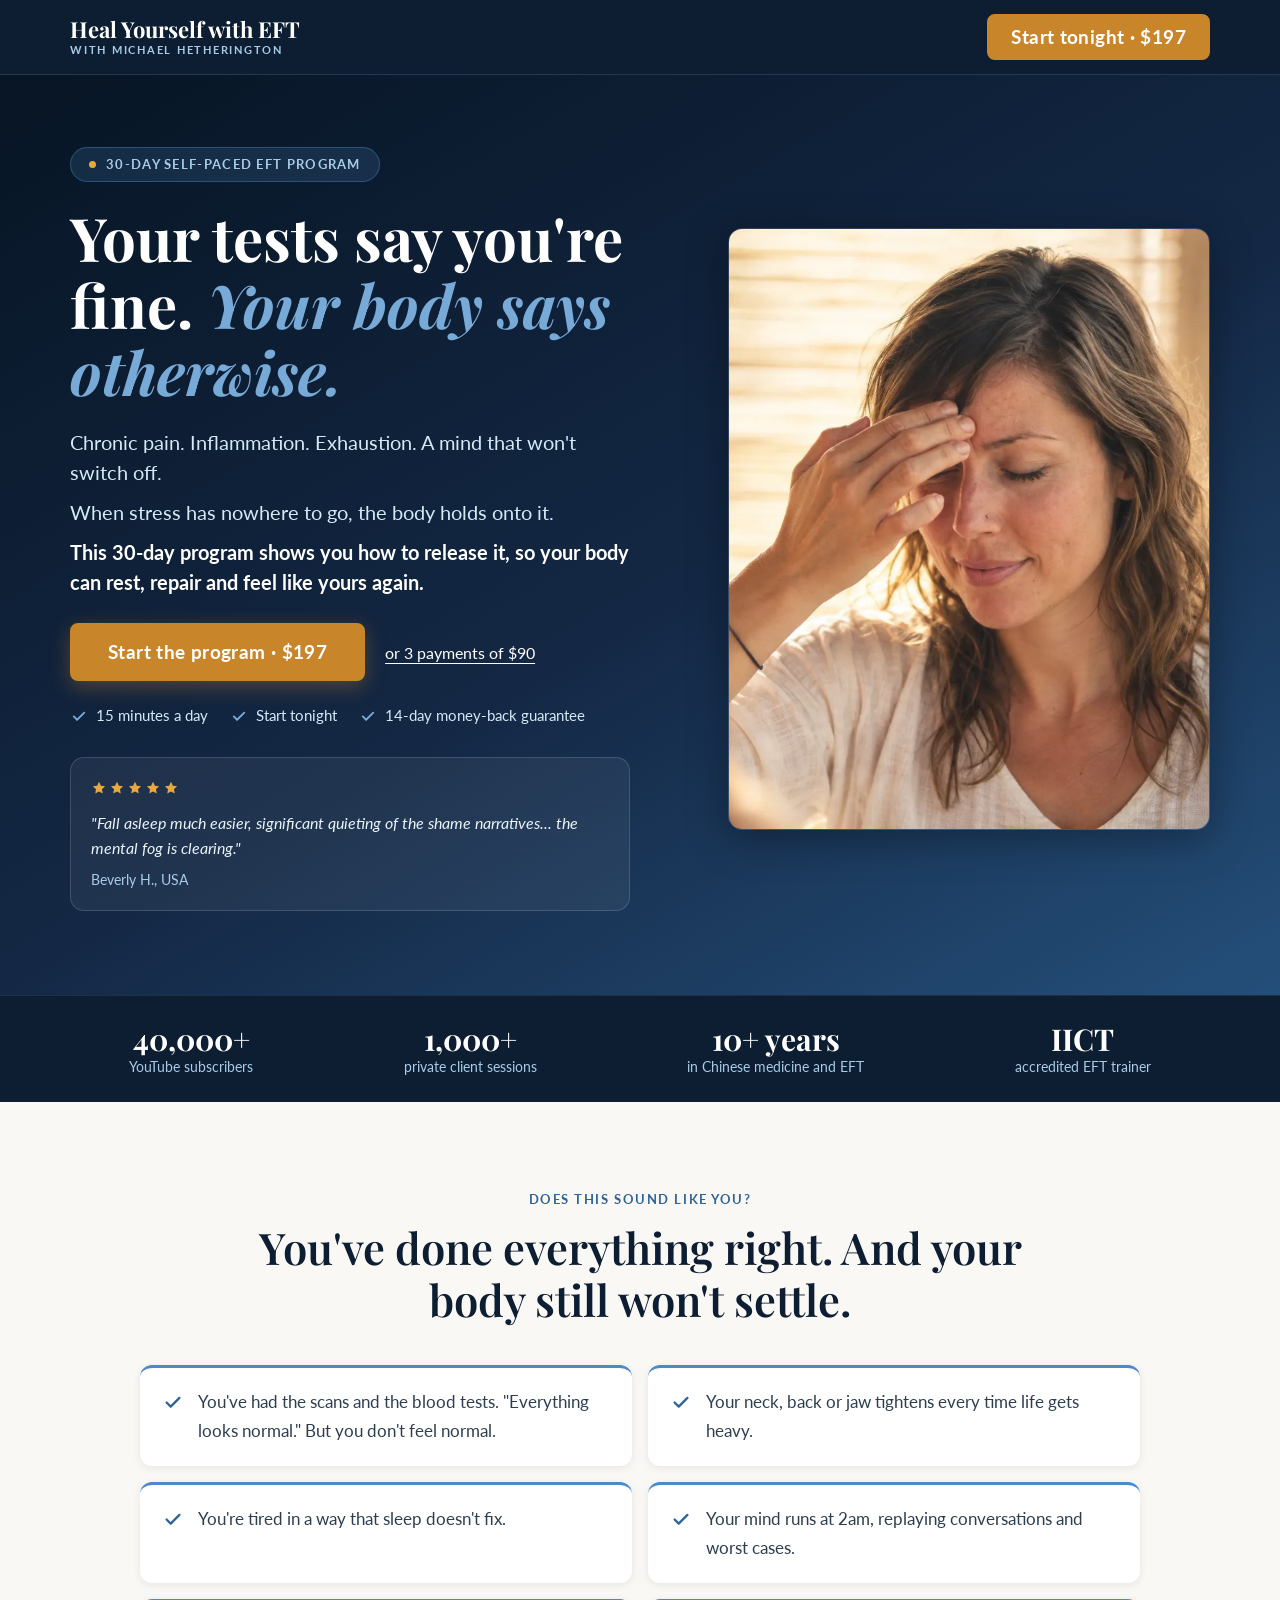
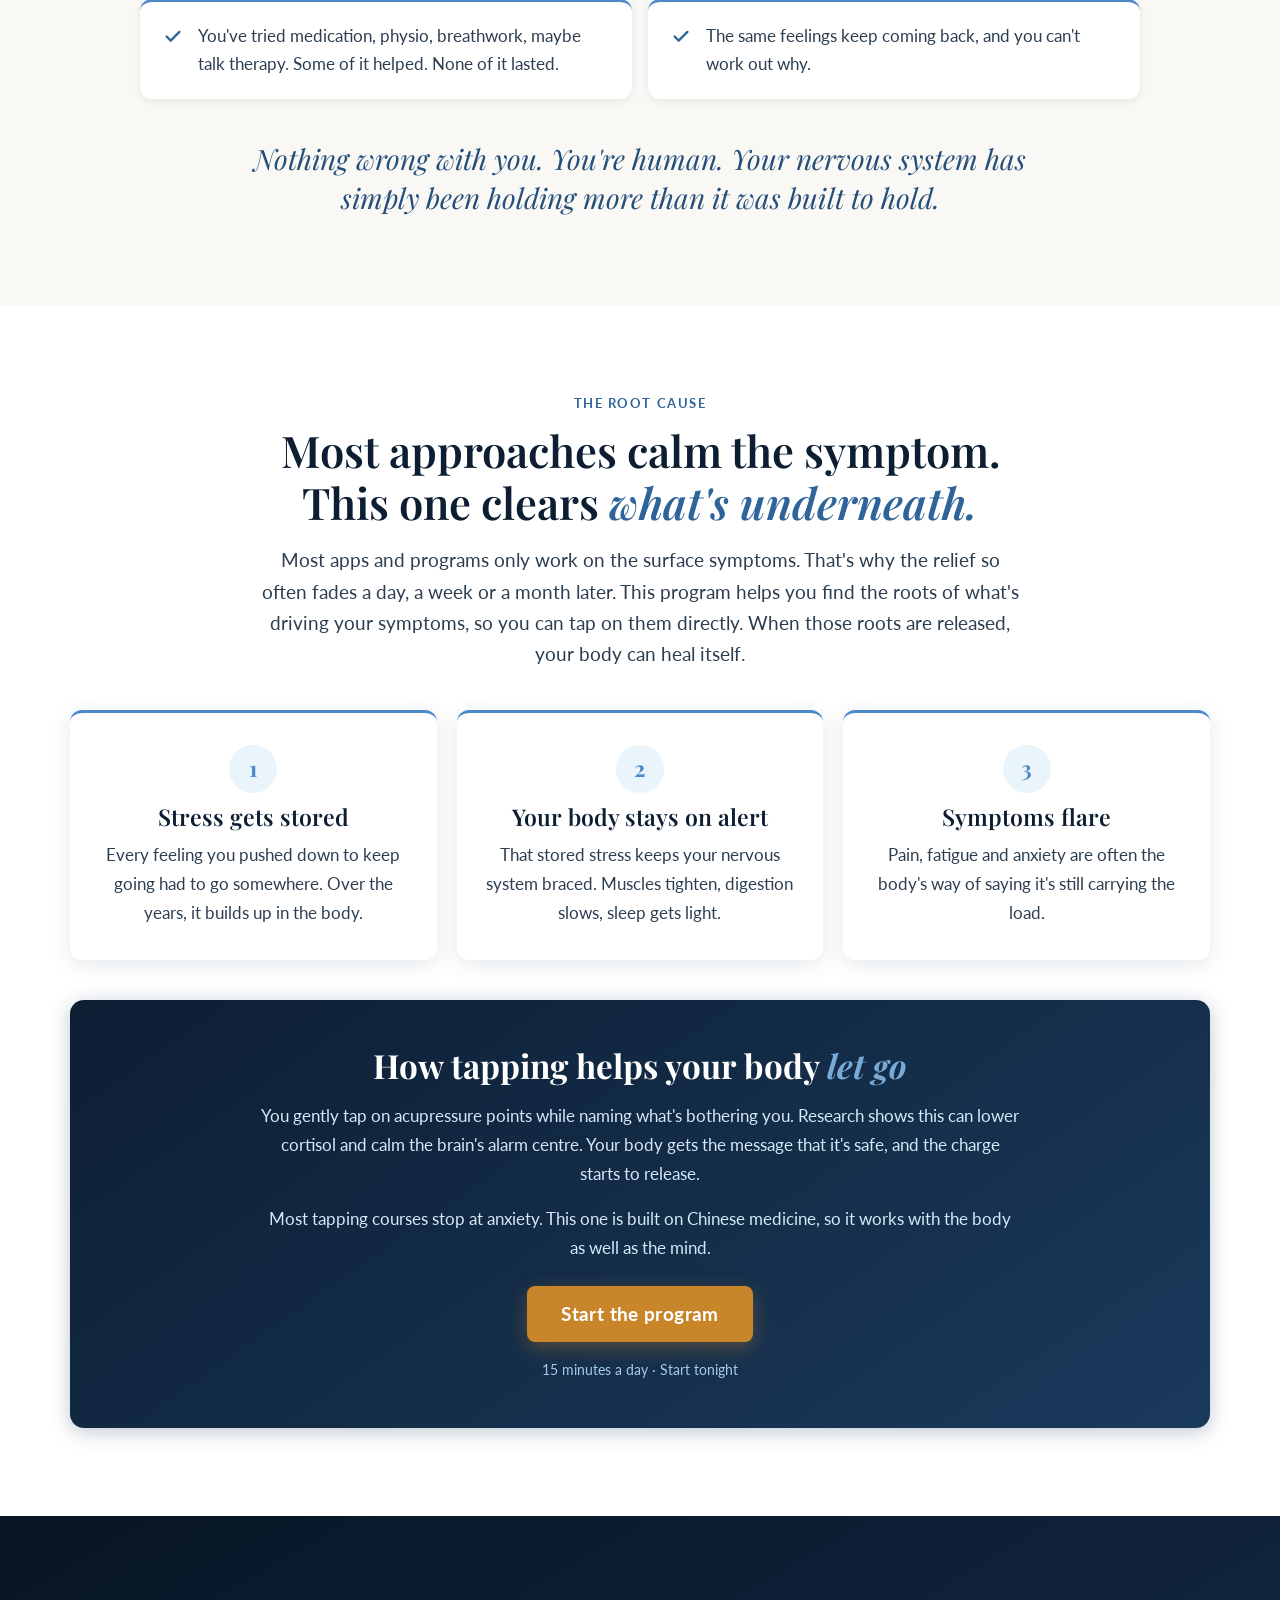
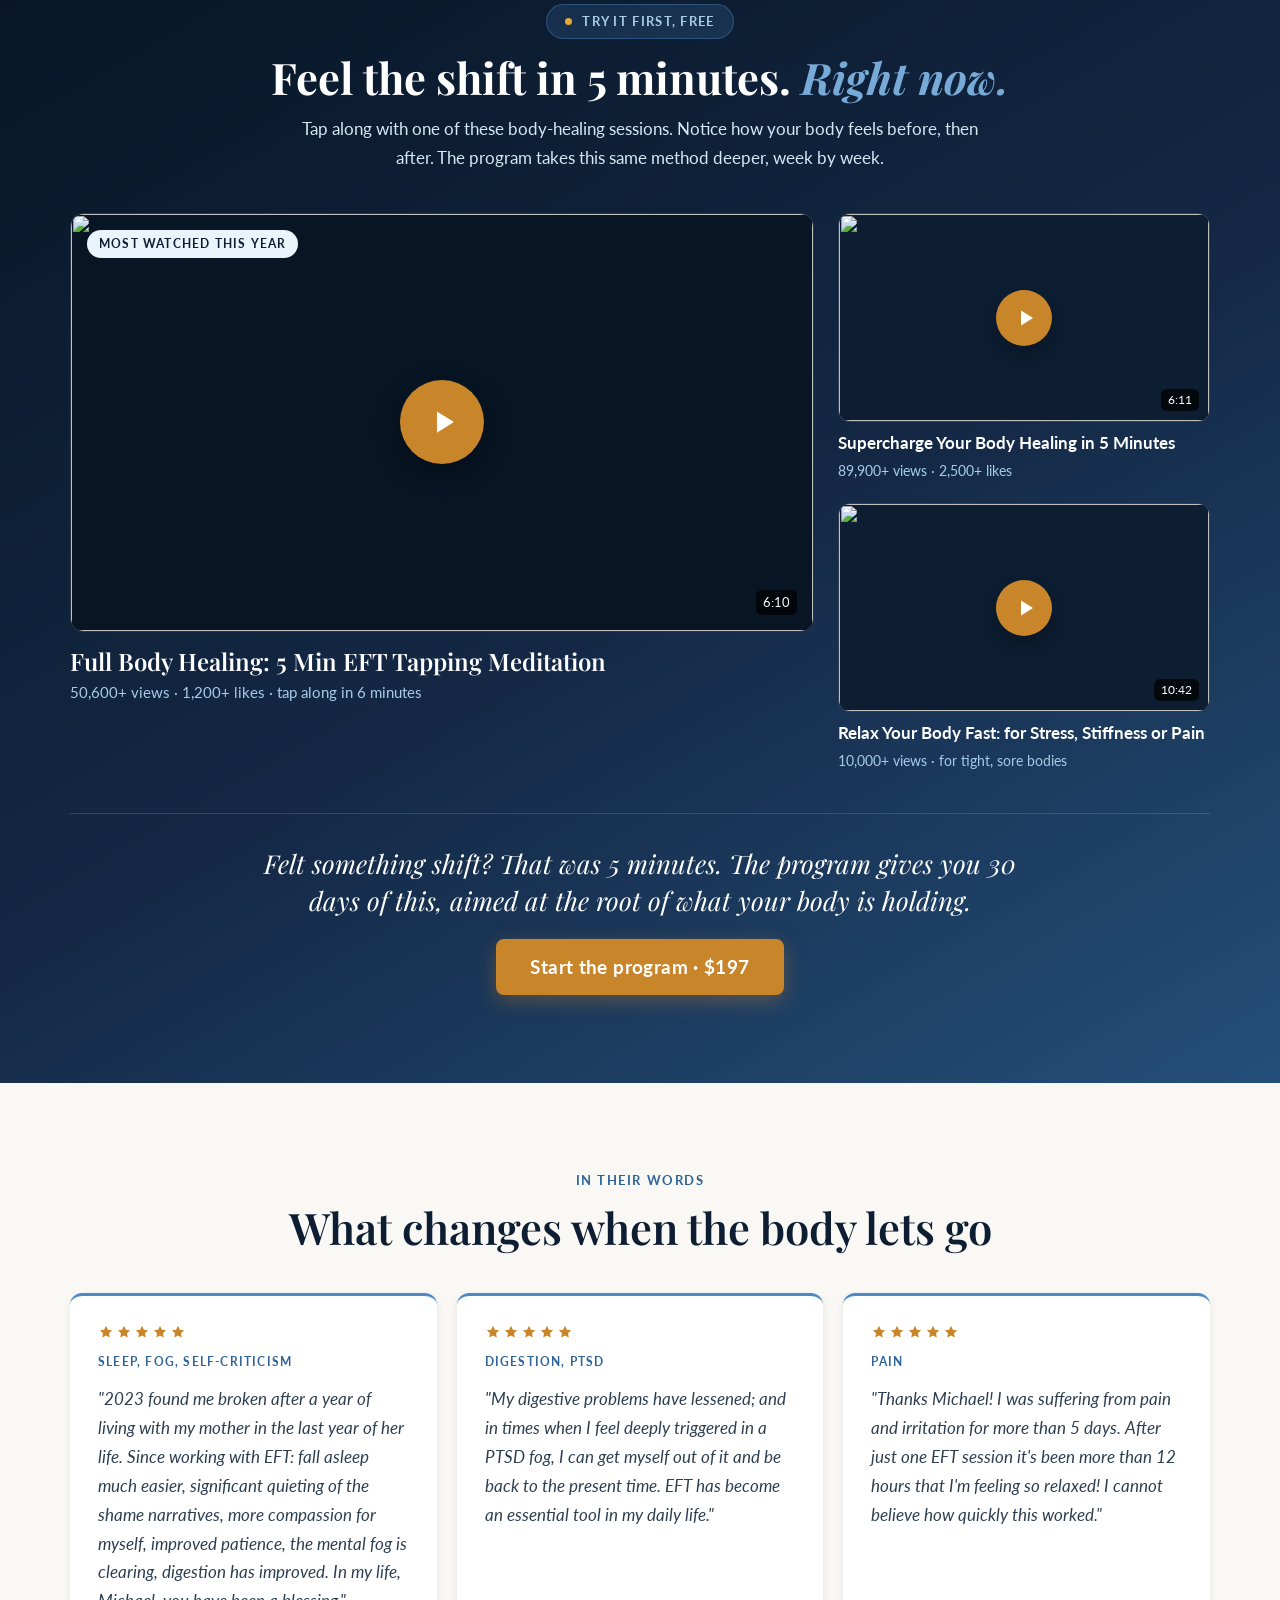
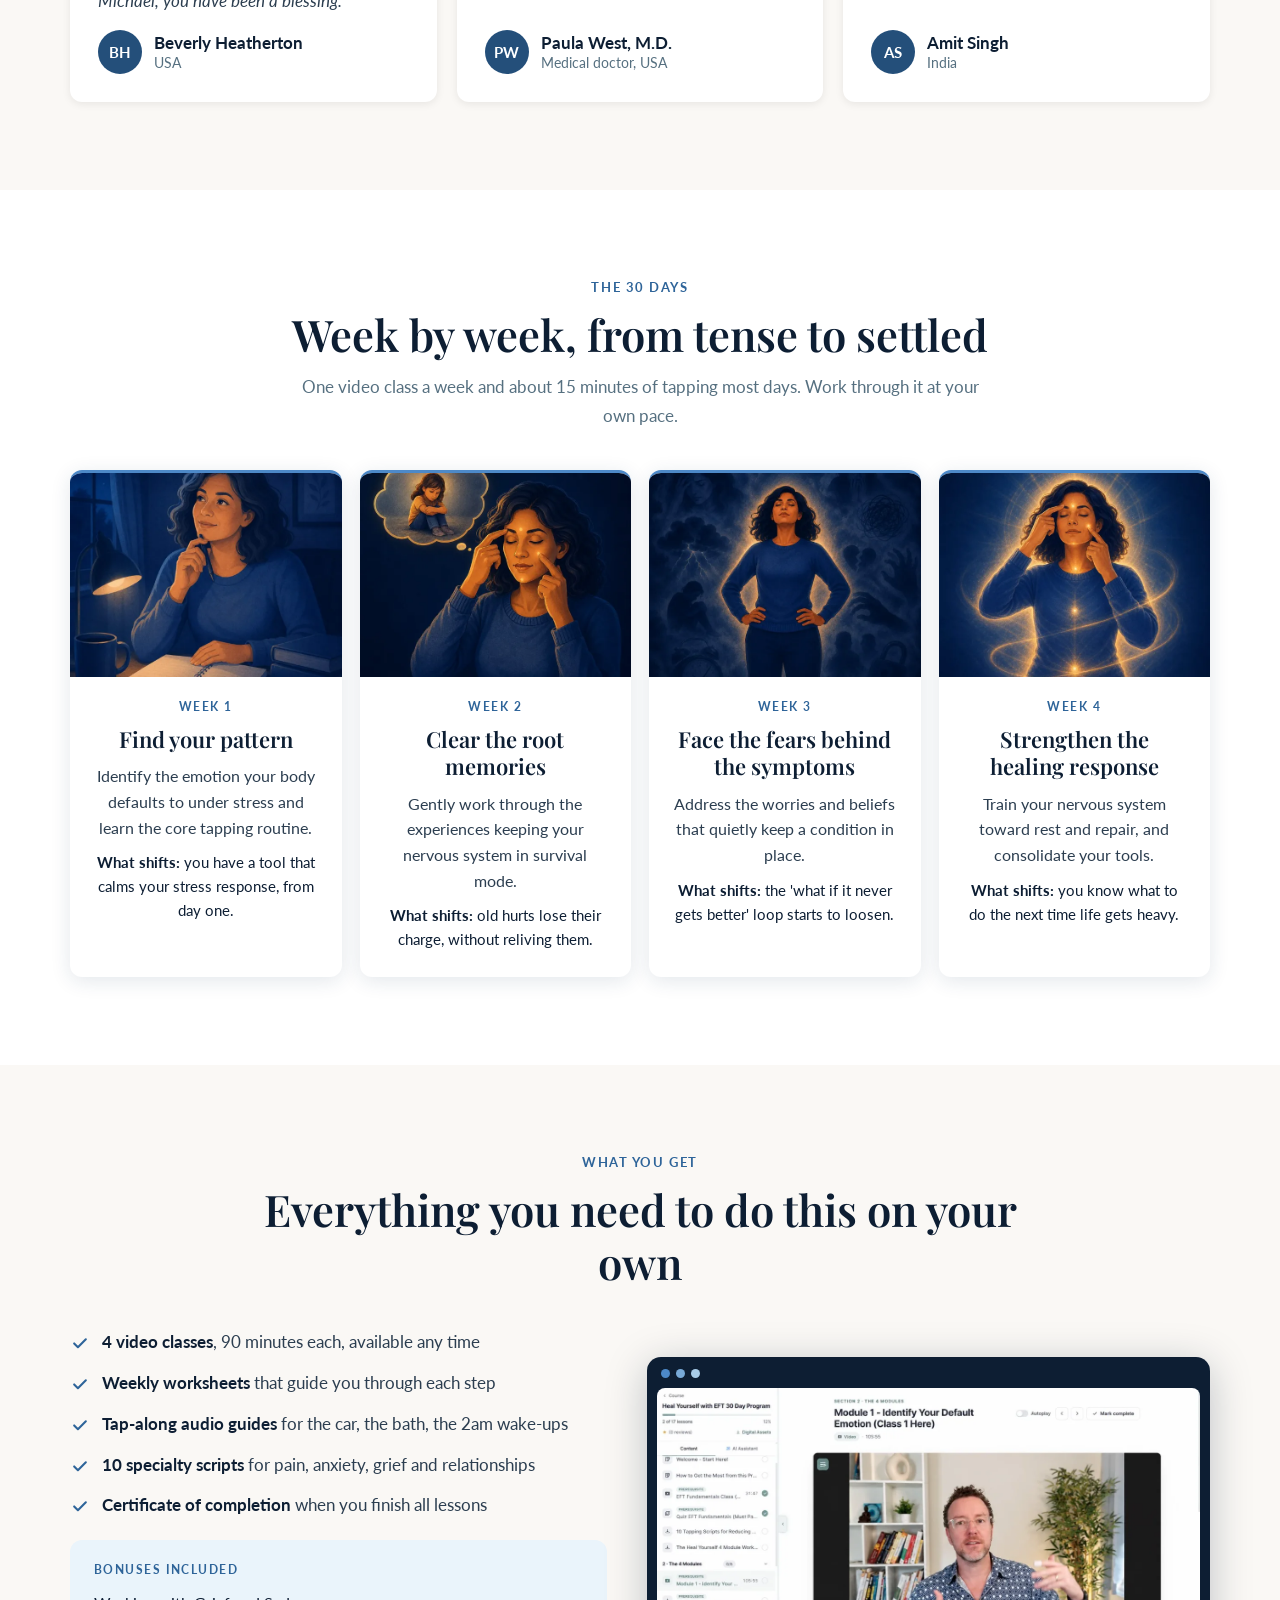
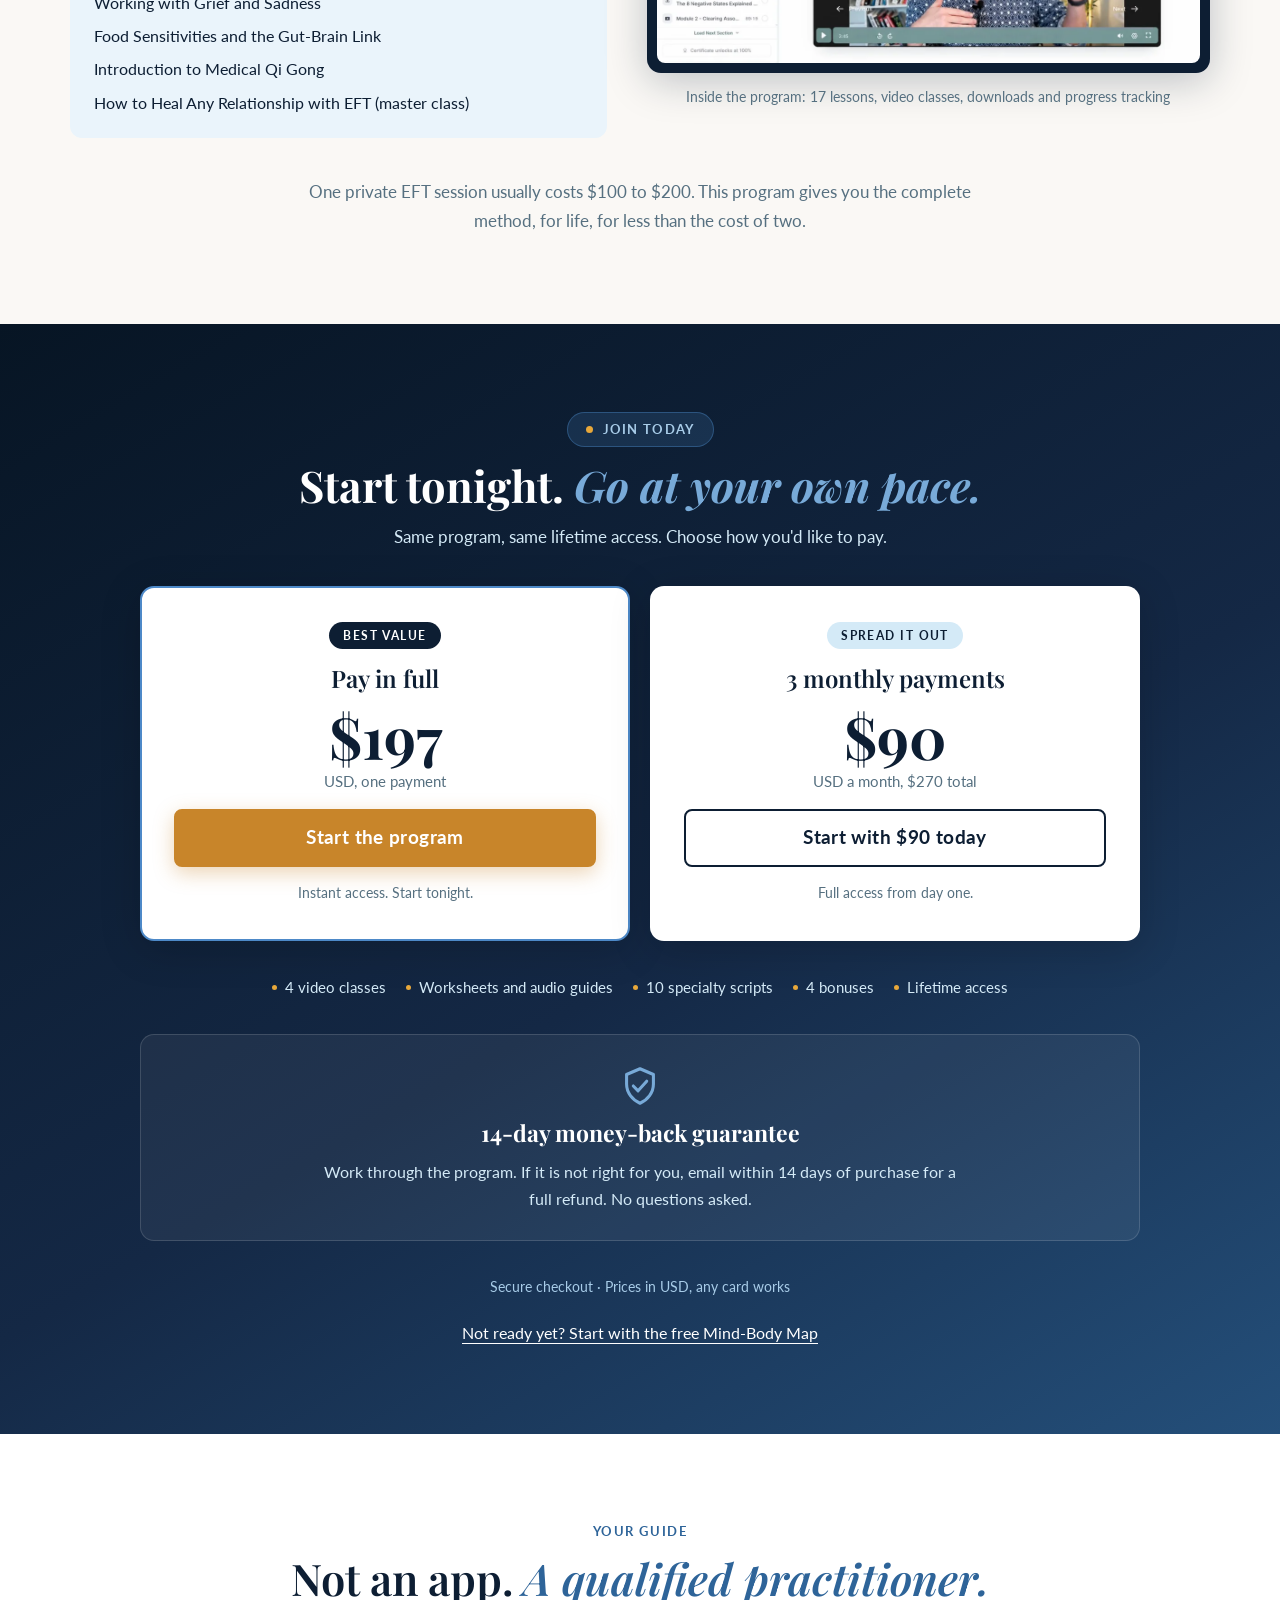
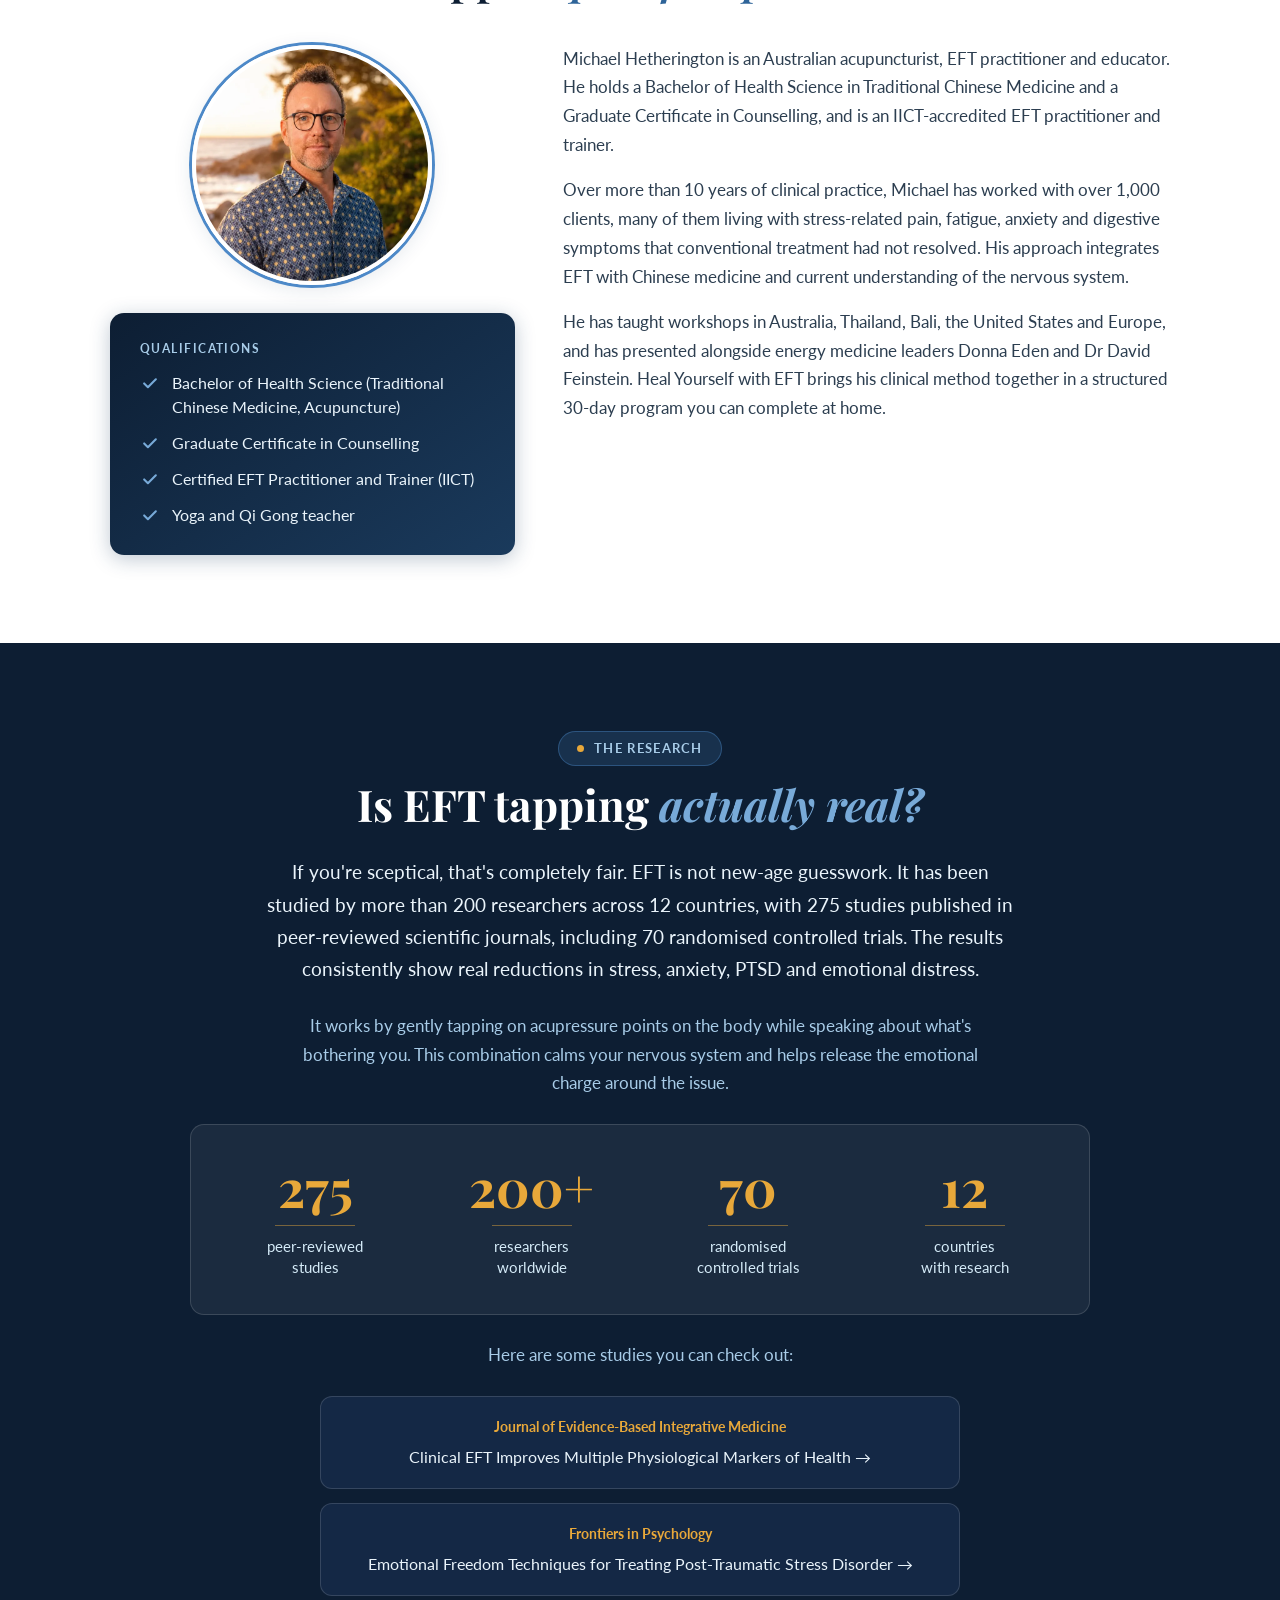
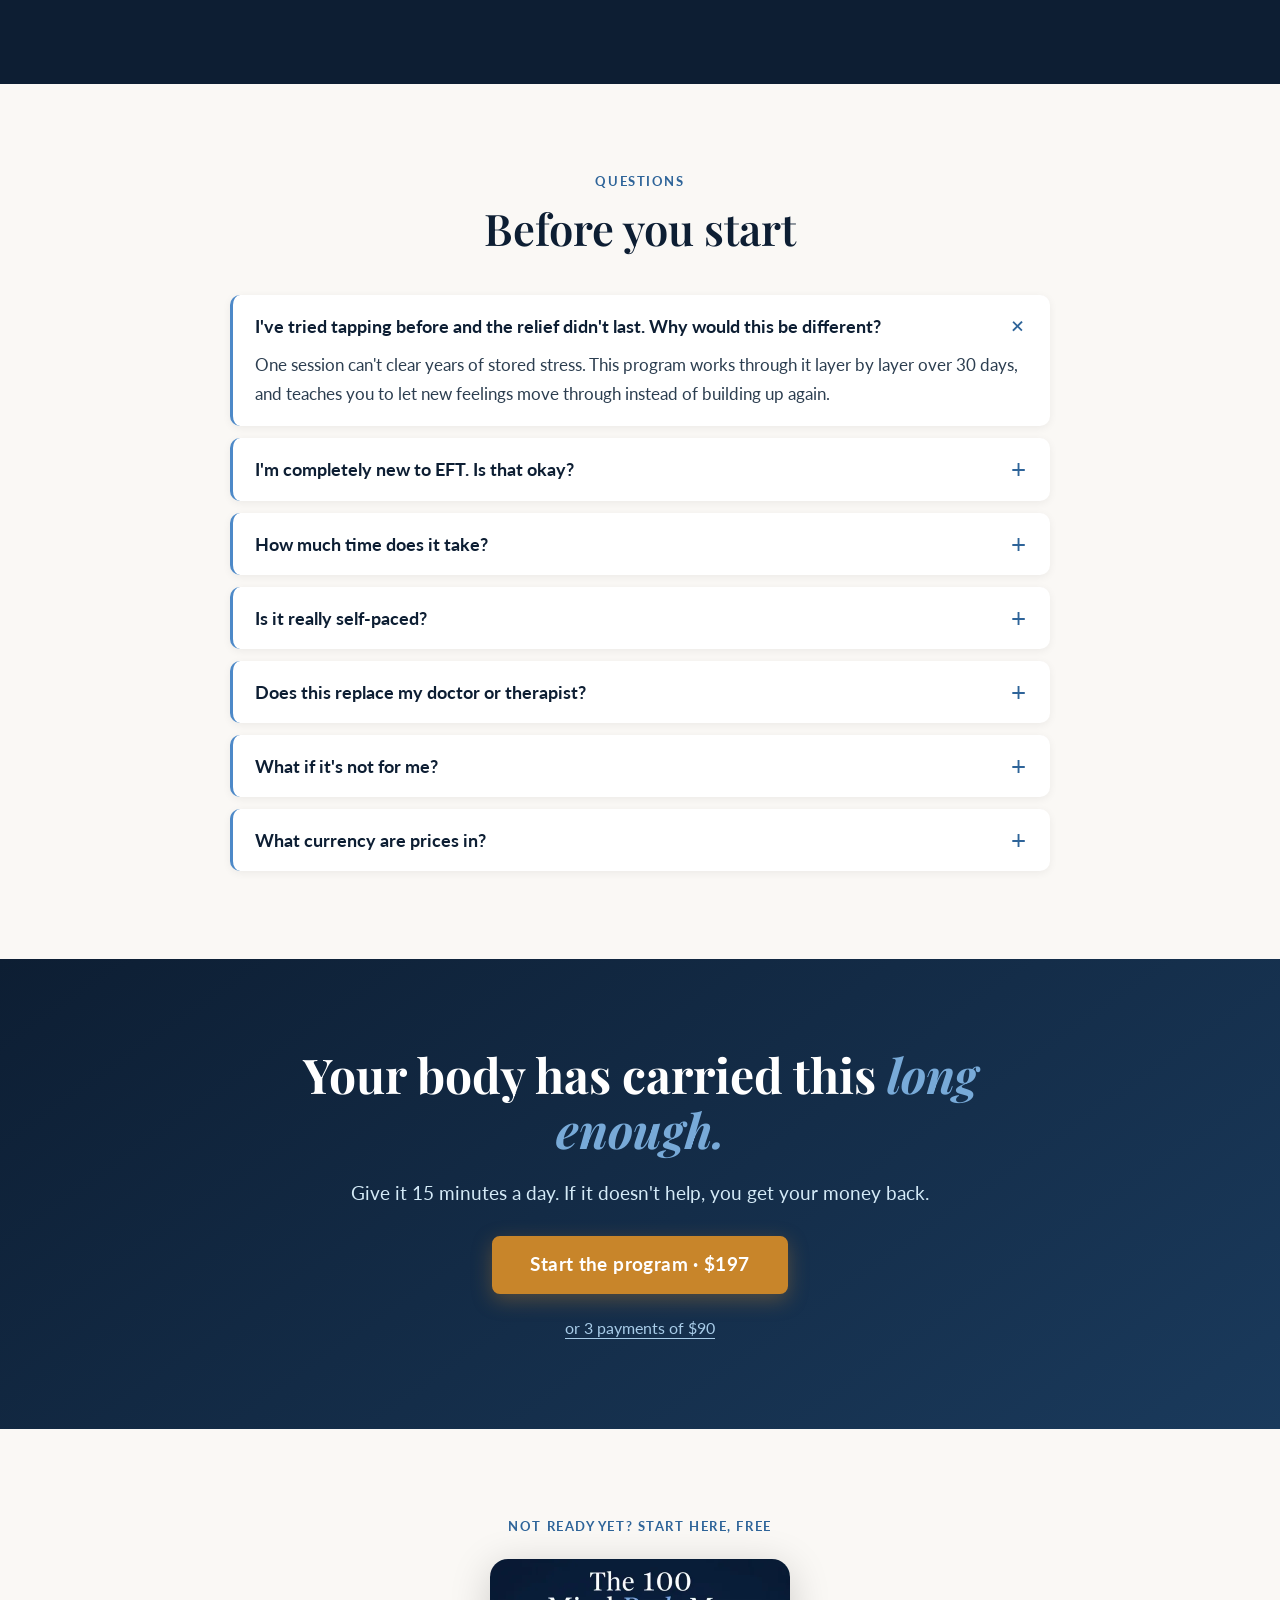
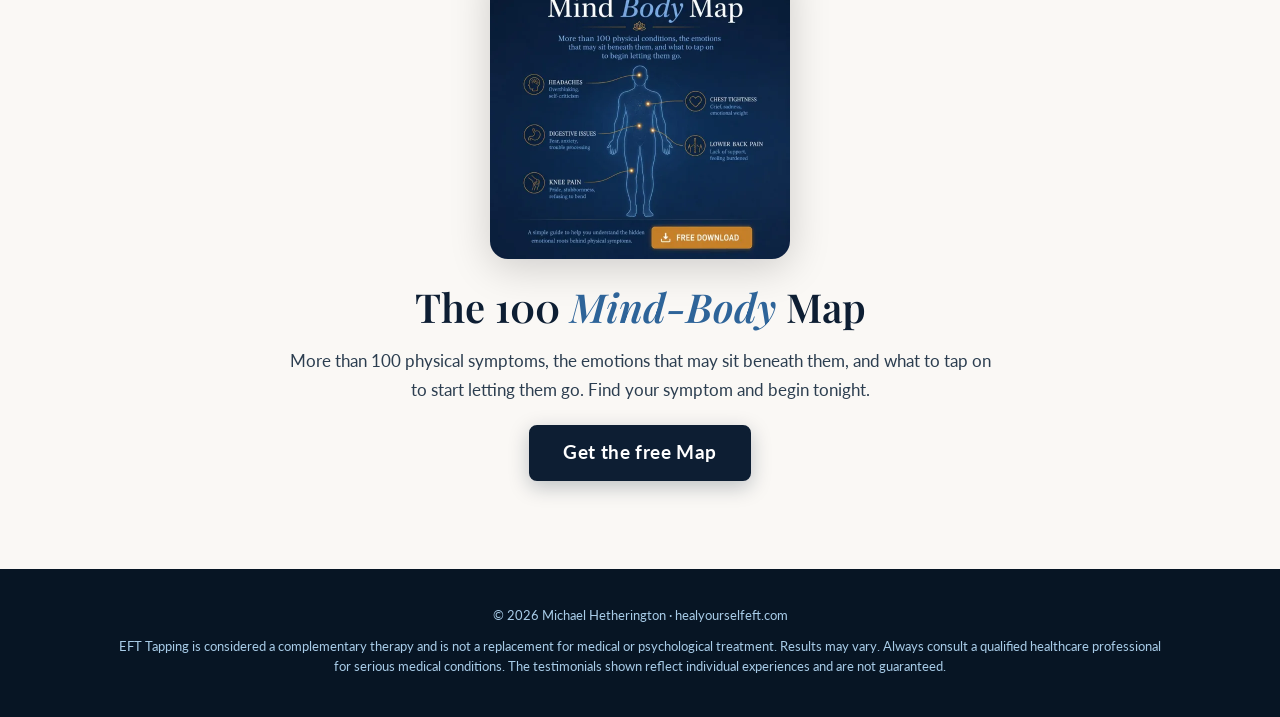
==== commit b5c7e653: "Hero: clearer pain, cause, promise flow Co-Authored-By: Claude Opus 5.5 <noreply@anthropic.com>" ====
--- a/index.html
+++ b/index.html
@@ -83,7 +83,7 @@
   <link rel="preload" as="style" href="https://fonts.googleapis.com/css2?family=Playfair+Display:ital,wght@0,600;0,700;1,400;1,600;1,700&family=Lato:wght@400;700&display=swap" onload="this.onload=null;this.rel='stylesheet'" />
   <noscript><link rel="stylesheet" href="https://fonts.googleapis.com/css2?family=Playfair+Display:ital,wght@0,600;0,700;1,400;1,600;1,700&family=Lato:wght@400;700&display=swap" /></noscript>
   <link rel="preload" as="image" href="images/hero-tapping.webp" fetchpriority="high" media="(min-width: 768px)" />
-  <link rel="stylesheet" href="css/home.css?v=3" />
+  <link rel="stylesheet" href="css/home.css?v=4" />
 </head>
 <body>
 
@@ -114,15 +114,19 @@
         <div class="hero__copy">
           <span class="badge"><span class="badge__dot" aria-hidden="true"></span>30-day self-paced EFT program</span>
           <h1>Your tests say you're fine. <em>Your body says otherwise.</em></h1>
-          <p class="hero__sub">Chronic pain, inflammation, fatigue, immune system problems, a mind that won't switch off? When stress has nowhere to go, your body carries it.<br class="only-desk" /> This program shows you how to release it with EFT tapping, 15 minutes a day.</p>
+          <div class="hero__lines">
+            <p>Chronic pain. Inflammation. Exhaustion. A mind that won't switch off.</p>
+            <p>When stress has nowhere to go, the body holds onto it.</p>
+            <p>This 30-day program shows you how to release it, so your body can rest, repair and feel like yours again.</p>
+          </div>
           <div class="hero__actions">
             <a id="hero-cta" href="https://mindbodymedicineacademy.onlinecoursehost.com/courses/healyourselfwitheft" target="_blank" rel="noopener" class="btn btn--lg" data-cta="hero" data-plan="full">Start the program · $197</a>
-            <p class="hero__plan"><a href="#pricing">or 3 payments of $90</a><span class="only-mob"> · 14-day guarantee</span></p>
-          </div>
-          <ul class="checks only-desk">
+            <p class="hero__plan"><a href="#pricing">or 3 payments of $90</a></p>
+          </div>
+          <ul class="checks">
+            <li><svg class="ico" aria-hidden="true"><use href="#i-check"/></svg>15 minutes a day</li>
+            <li><svg class="ico" aria-hidden="true"><use href="#i-check"/></svg>Start tonight</li>
             <li><svg class="ico" aria-hidden="true"><use href="#i-check"/></svg>14-day money-back guarantee</li>
-            <li><svg class="ico" aria-hidden="true"><use href="#i-check"/></svg>Instant access</li>
-            <li><svg class="ico" aria-hidden="true"><use href="#i-check"/></svg>Lifetime access</li>
           </ul>
           <figure class="mini-review">
             <span class="stars" role="img" aria-label="5 out of 5 stars"><svg aria-hidden="true"><use href="#i-star"/></svg><svg aria-hidden="true"><use href="#i-star"/></svg><svg aria-hidden="true"><use href="#i-star"/></svg><svg aria-hidden="true"><use href="#i-star"/></svg><svg aria-hidden="true"><use href="#i-star"/></svg></span>
--- a/css/home.css
+++ b/css/home.css
@@ -157,7 +157,10 @@
 .hero__grid { display: grid; grid-template-columns: minmax(0, 1.25fr) minmax(0, 1fr); gap: 56px; align-items: center; }
 .hero__copy { display: flex; flex-direction: column; align-items: flex-start; gap: 22px; }
 .hero h1 { color: var(--white); }
-.hero__sub { font-size: 20px; line-height: 1.6; color: var(--blue-50); max-width: 560px; }
+/* Three-line pain, cause, promise flow */
+.hero__lines { display: flex; flex-direction: column; gap: 10px; max-width: 560px; }
+.hero__lines p { margin: 0; font-family: var(--font-body); font-size: 20px; line-height: 1.5; color: var(--blue-50); }
+.hero__lines p:last-child { color: var(--white); font-weight: 700; }
 .hero__actions { display: flex; flex-wrap: wrap; align-items: center; gap: 12px 20px; margin-top: 4px; }
 .hero__plan { font-size: 16px; color: var(--blue-50); }
 .hero__plan a { color: var(--white); text-underline-offset: 4px; }
@@ -384,7 +387,11 @@
   .hero__copy { align-items: center; text-align: center; gap: 14px; }
   .hero .badge { font-size: 11px; padding: 7px 14px; gap: 8px; }
   .hero h1 { font-size: 38px; line-height: 1.08; }
-  .hero__sub { font-size: 16px; line-height: 1.55; }
+  .hero__lines { gap: 8px; text-align: center; }
+  .hero__lines p { font-size: 16px; }
+  .hero .checks { justify-content: center; gap: 4px 14px; font-size: 13px; color: var(--blue-100); }
+  .hero .checks li { gap: 5px; }
+  .hero .checks .ico { width: 14px; height: 14px; }
   .hero__actions { flex-direction: column; align-items: stretch; width: 100%; gap: 10px; margin-top: 0; }
   .hero__actions .btn { min-height: 56px; padding: 0 20px; }
   .hero__plan { font-size: 14px; }
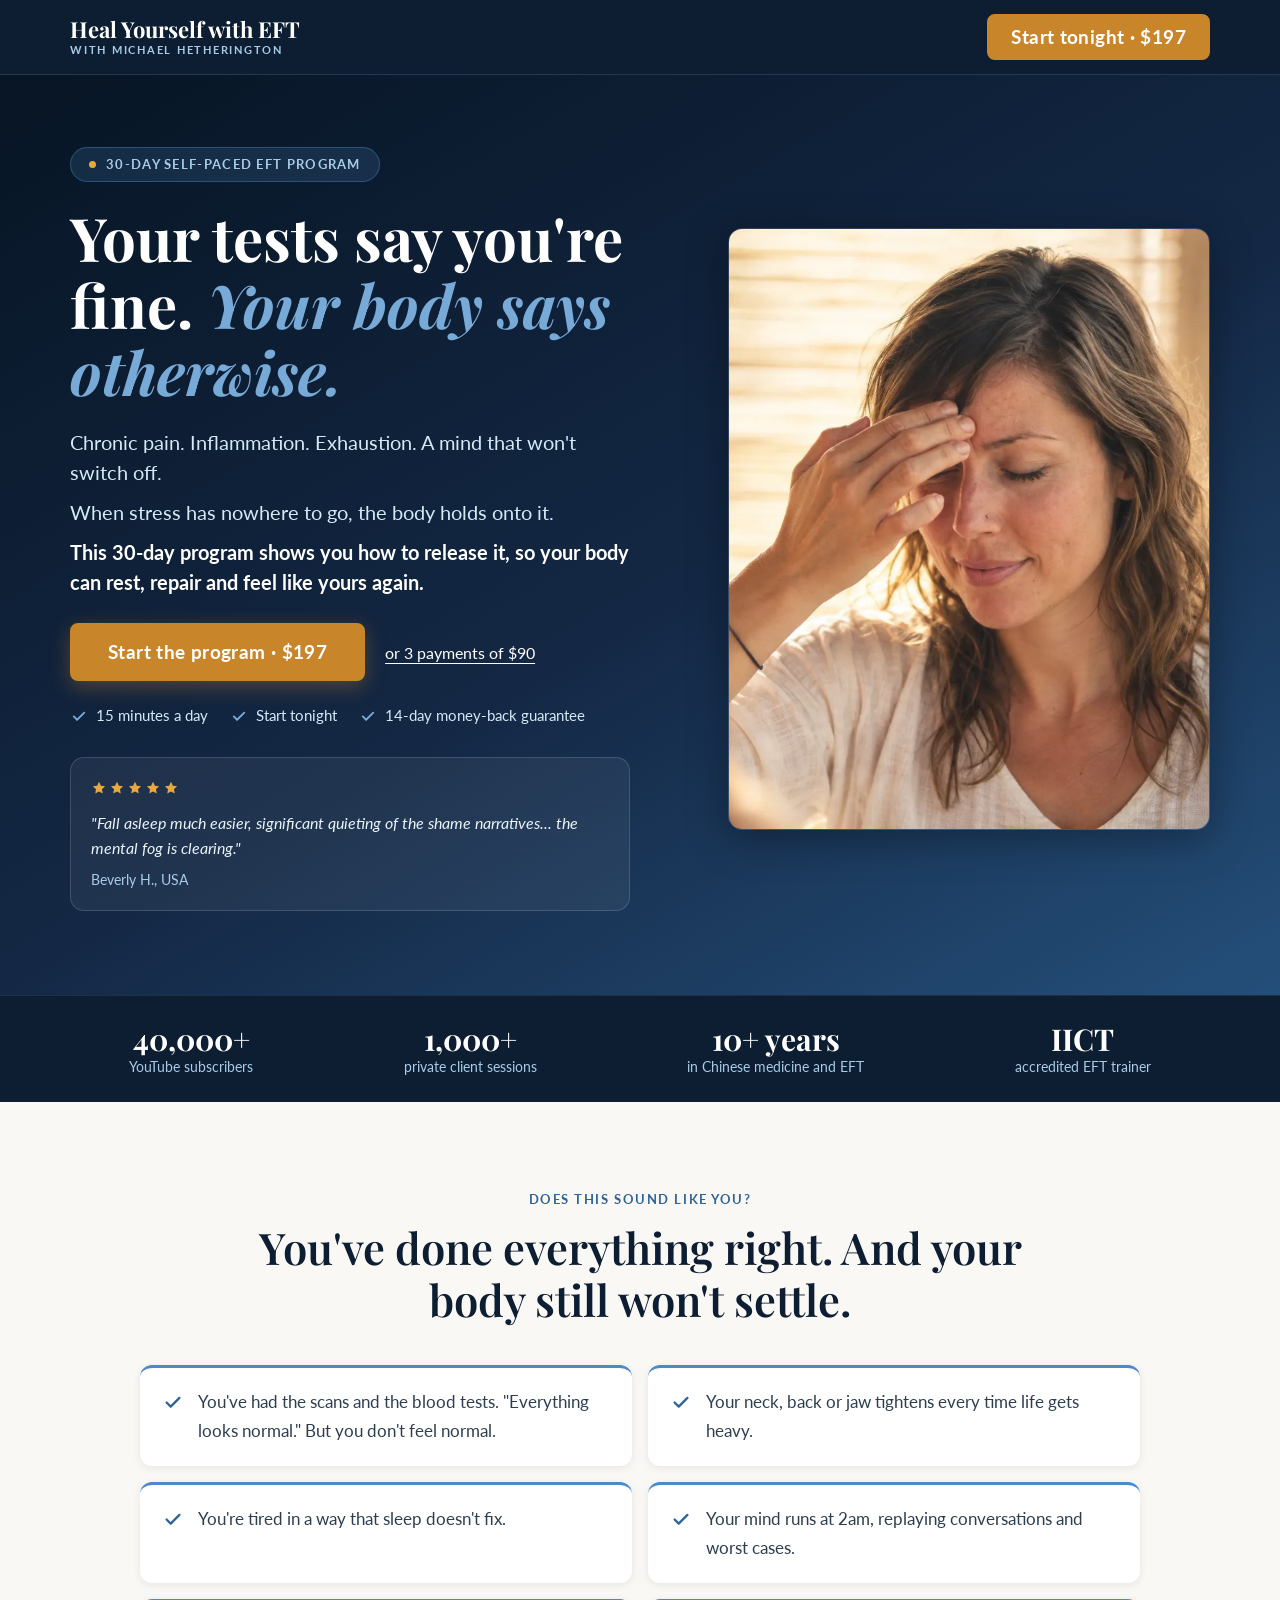
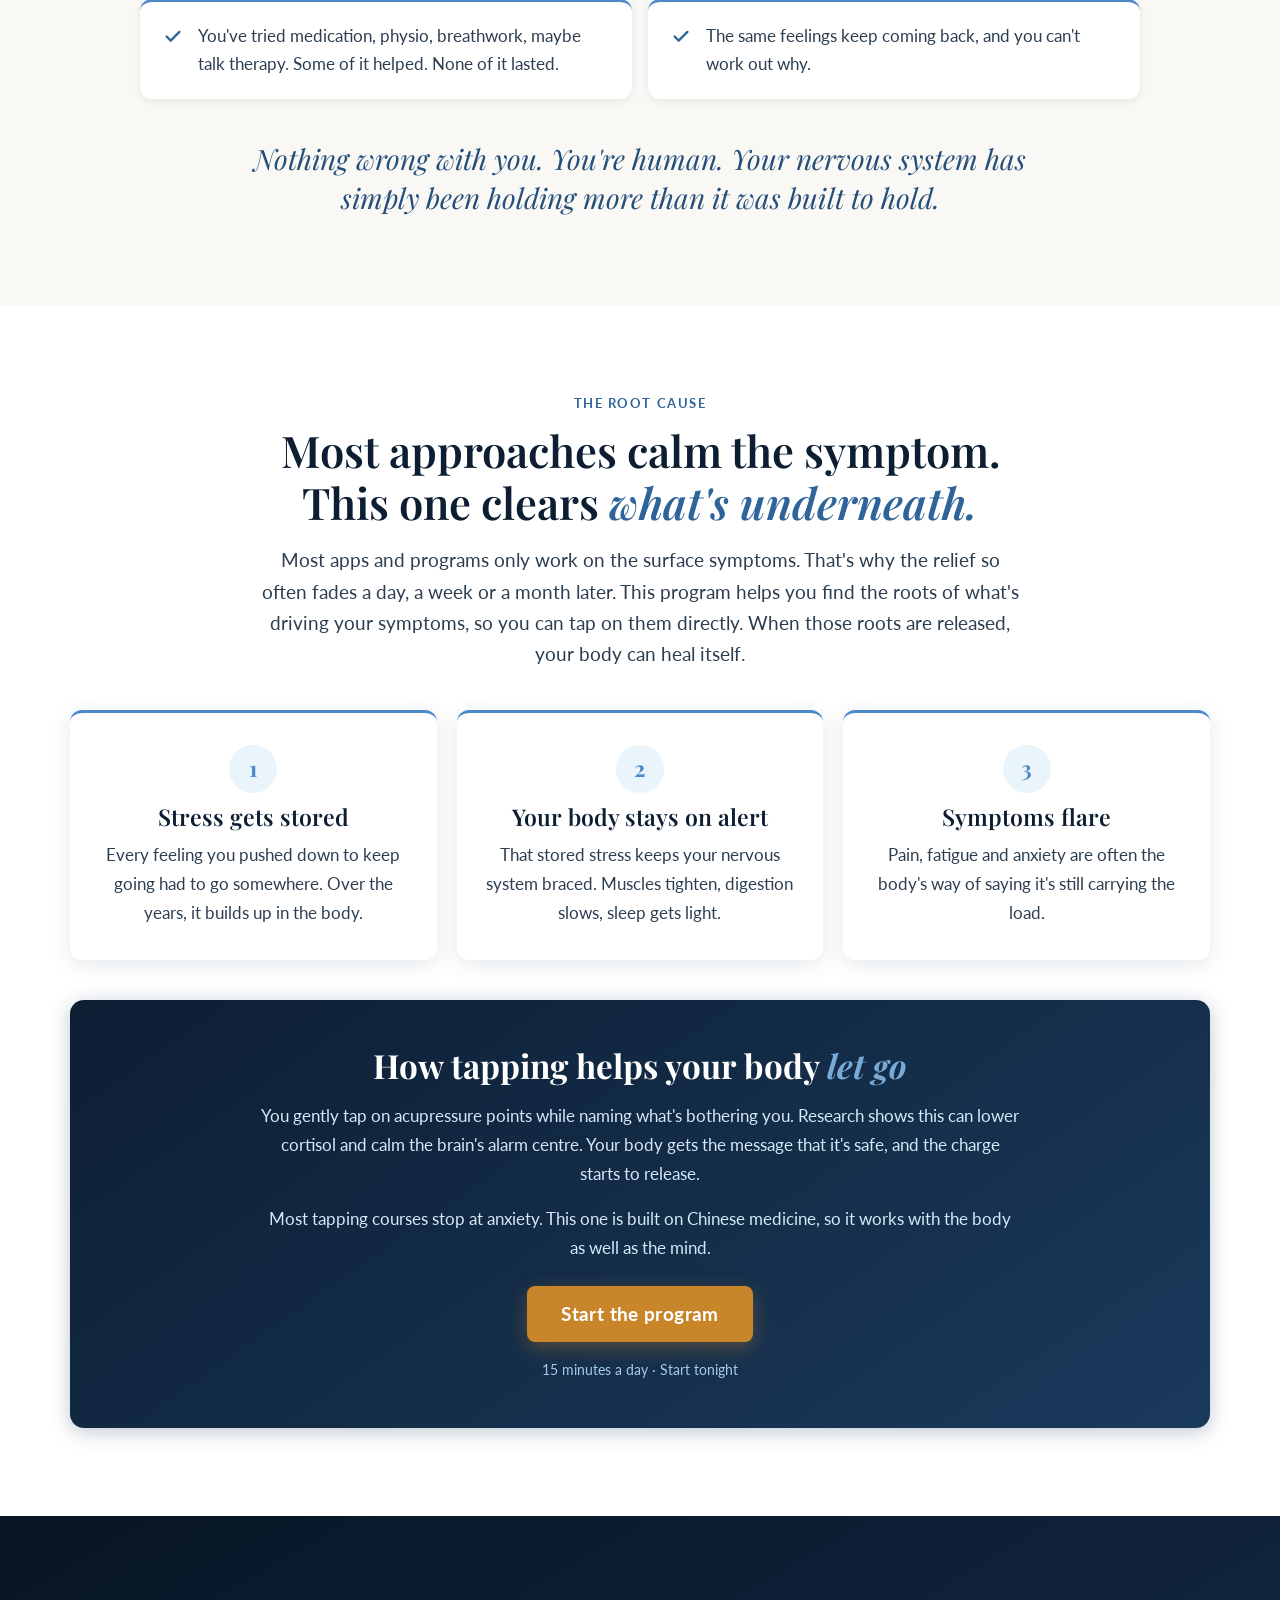
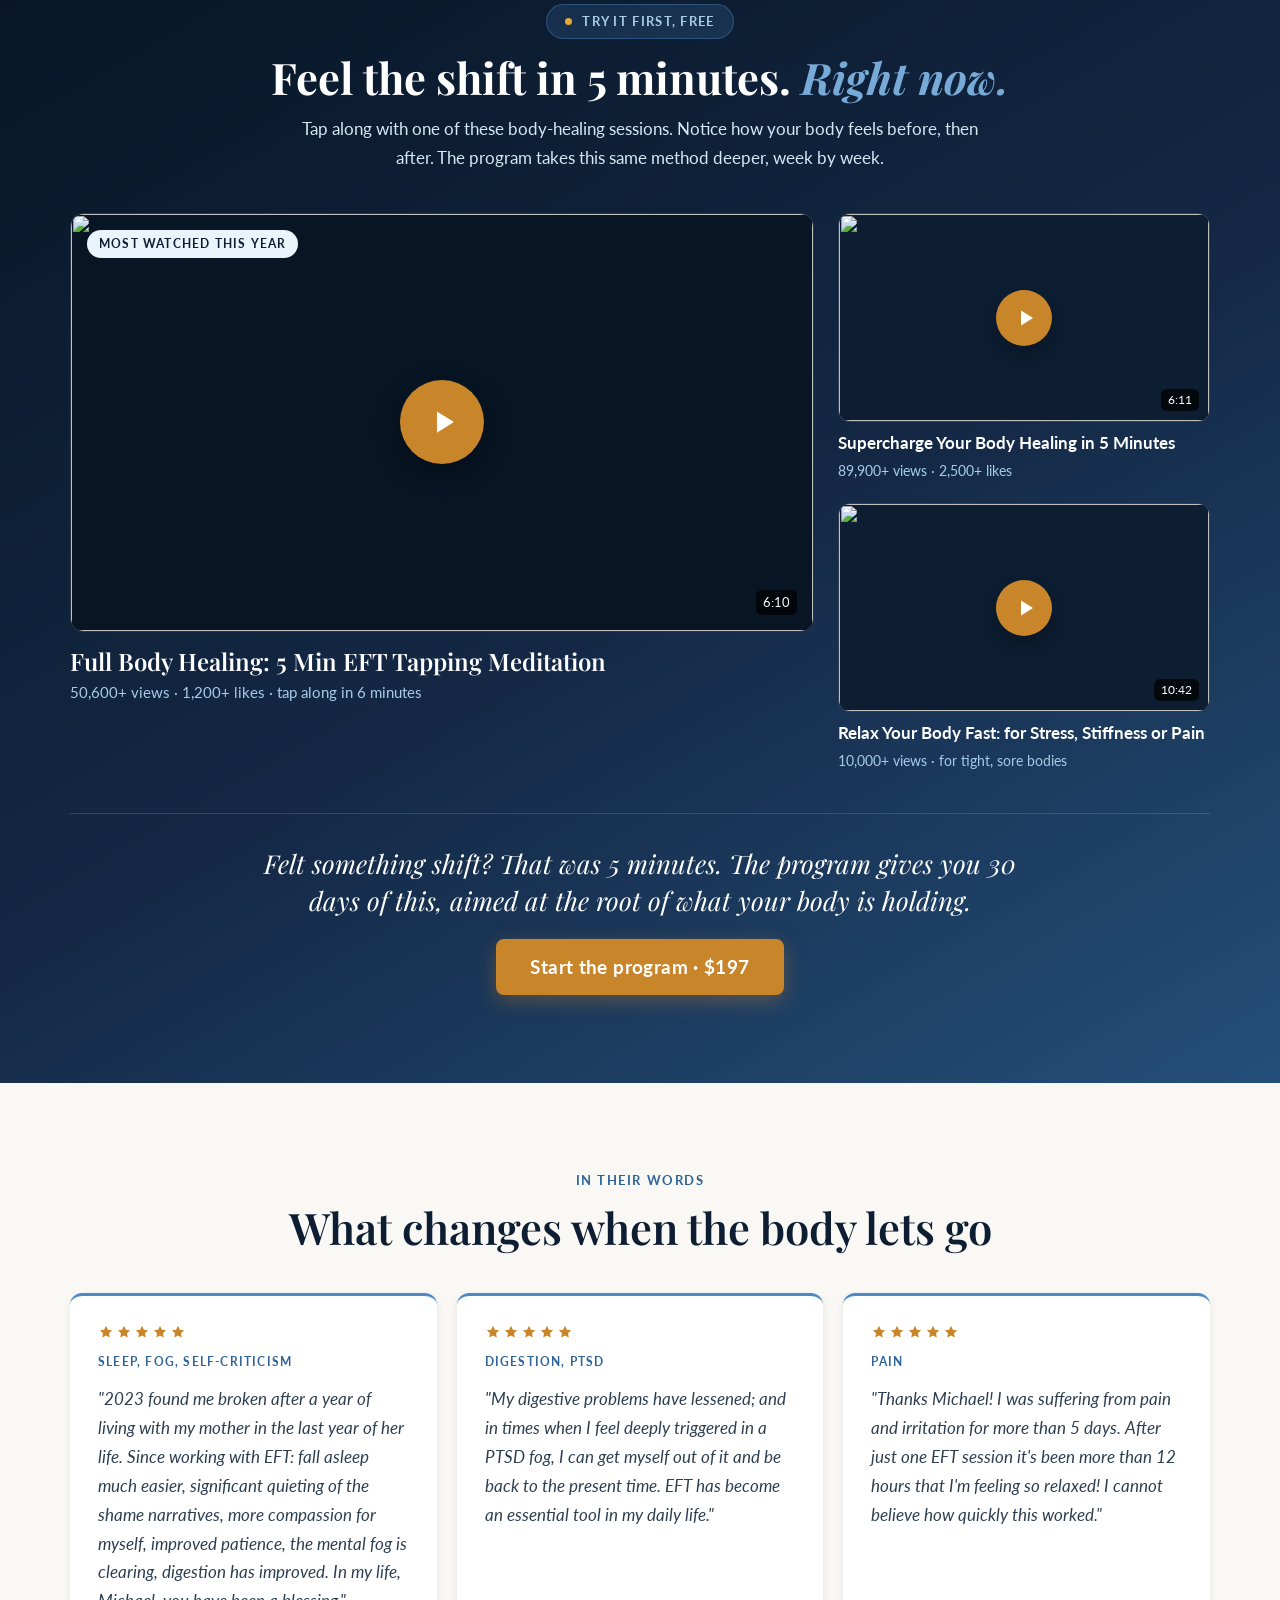
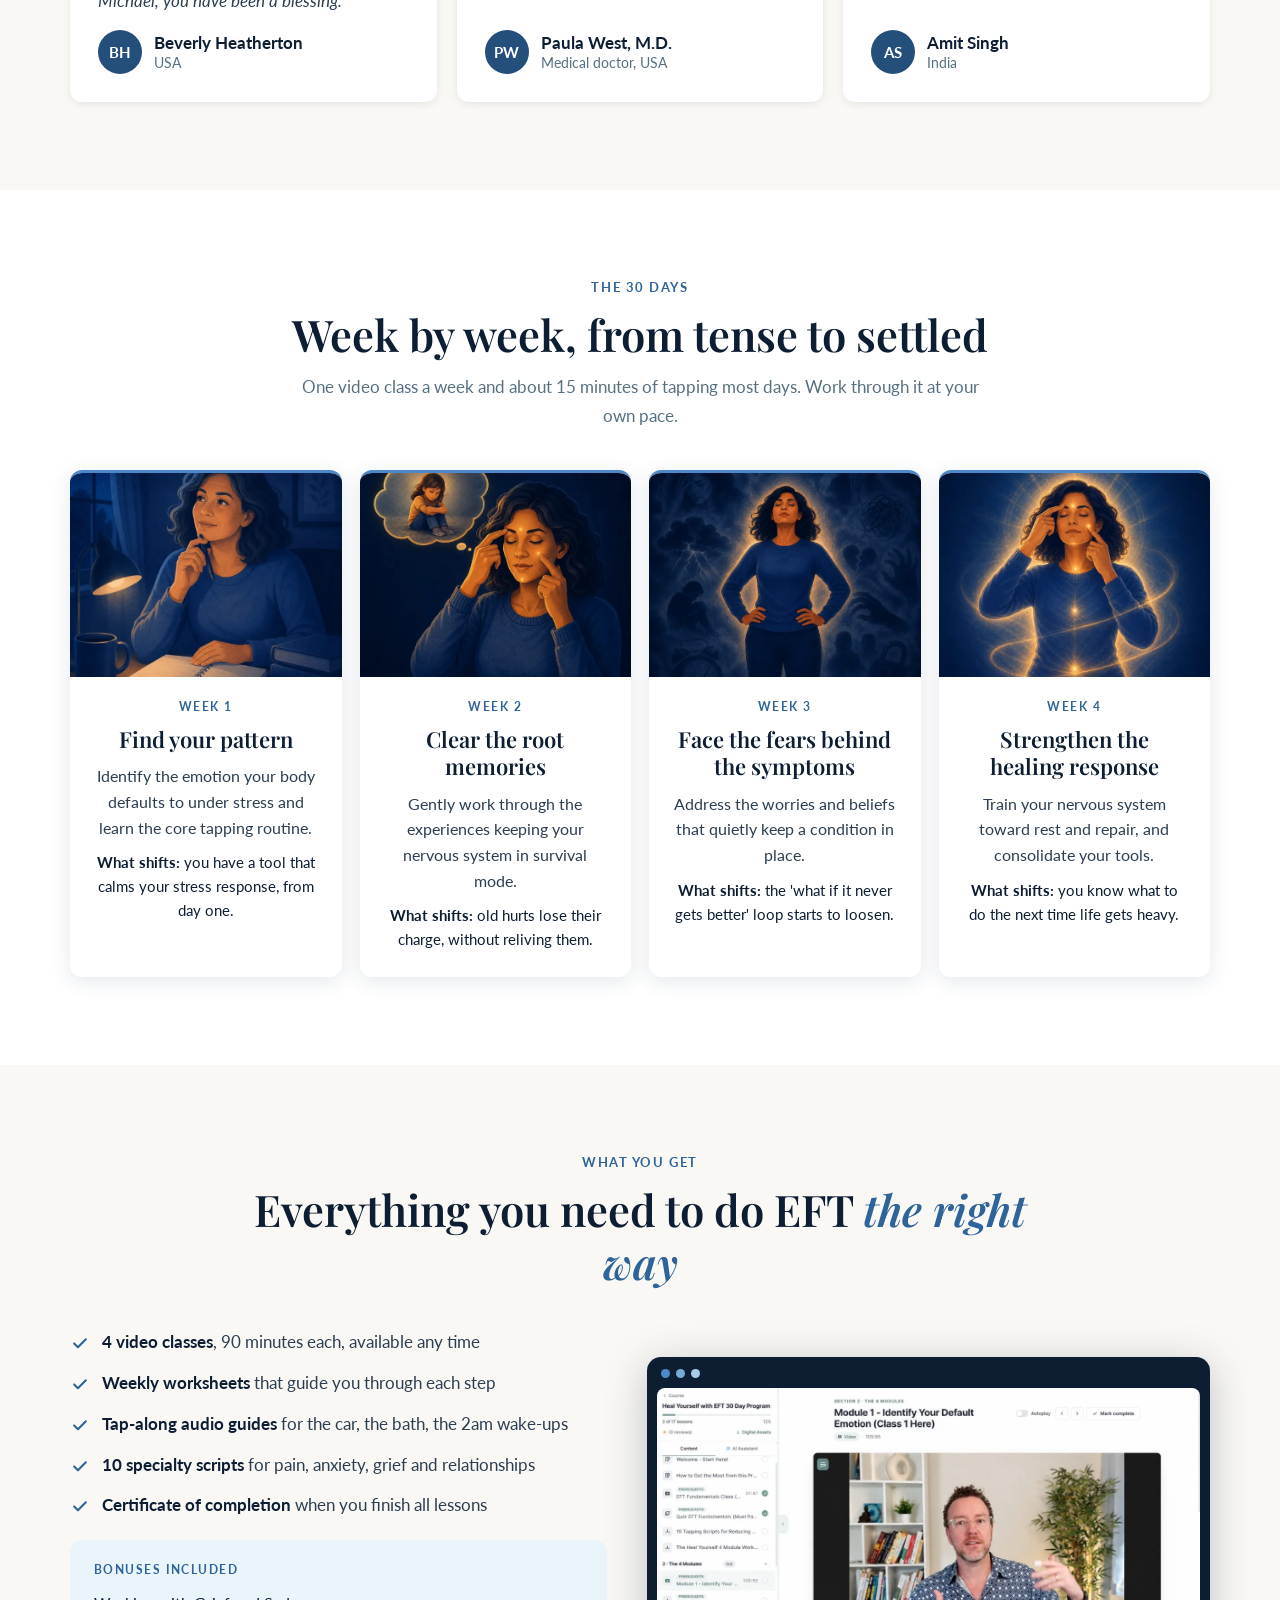
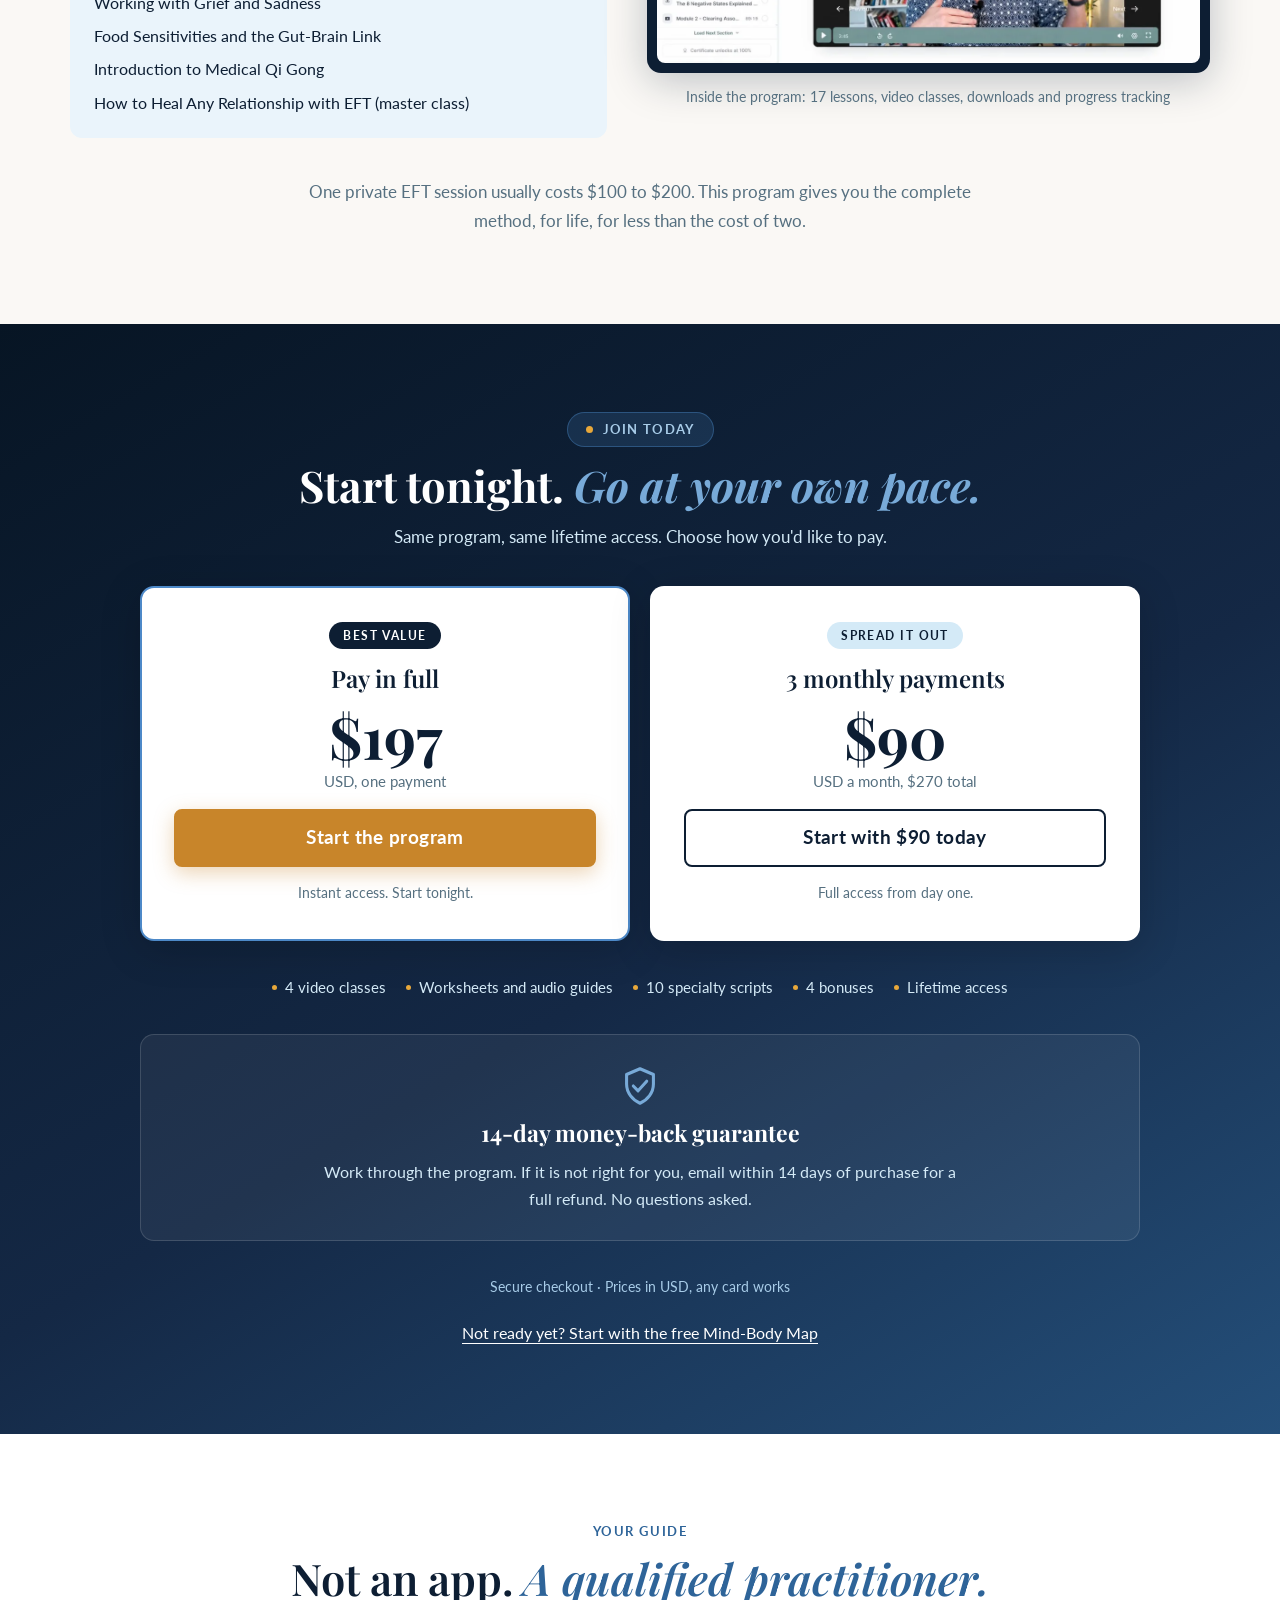
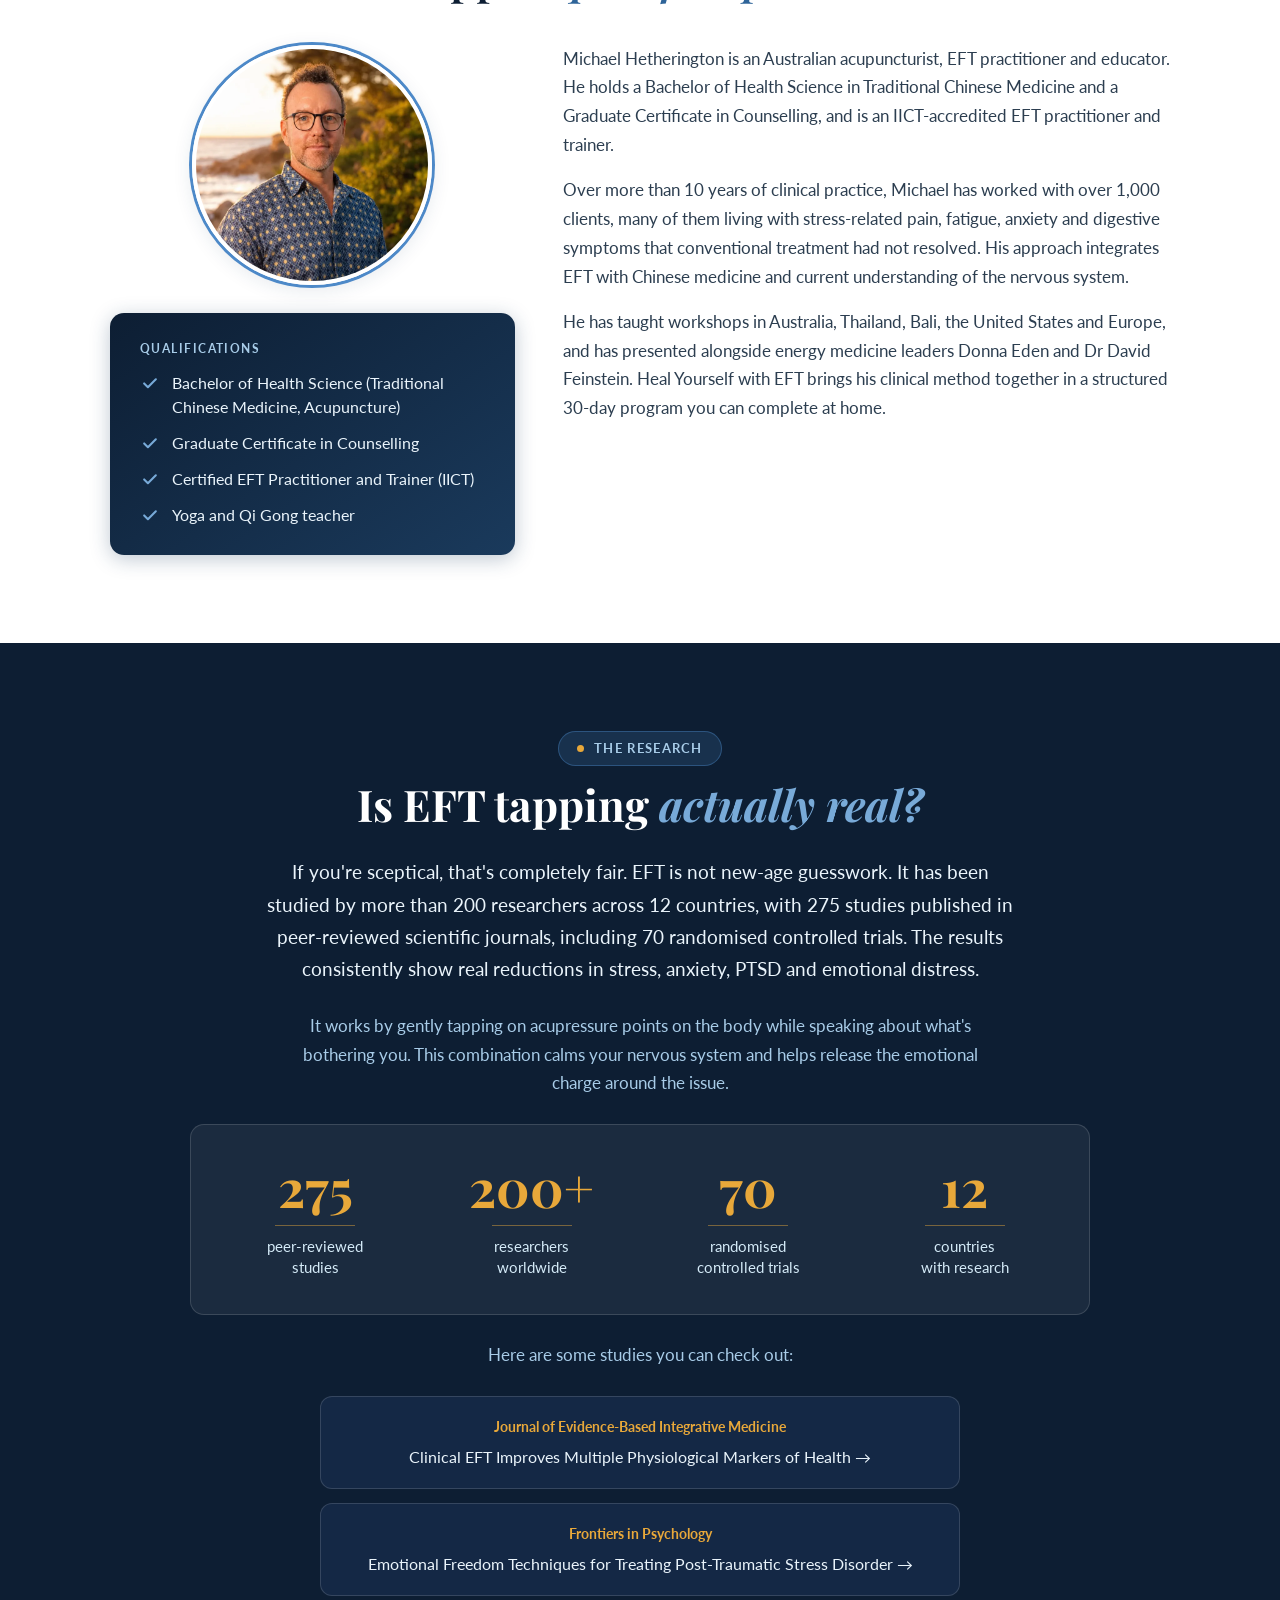
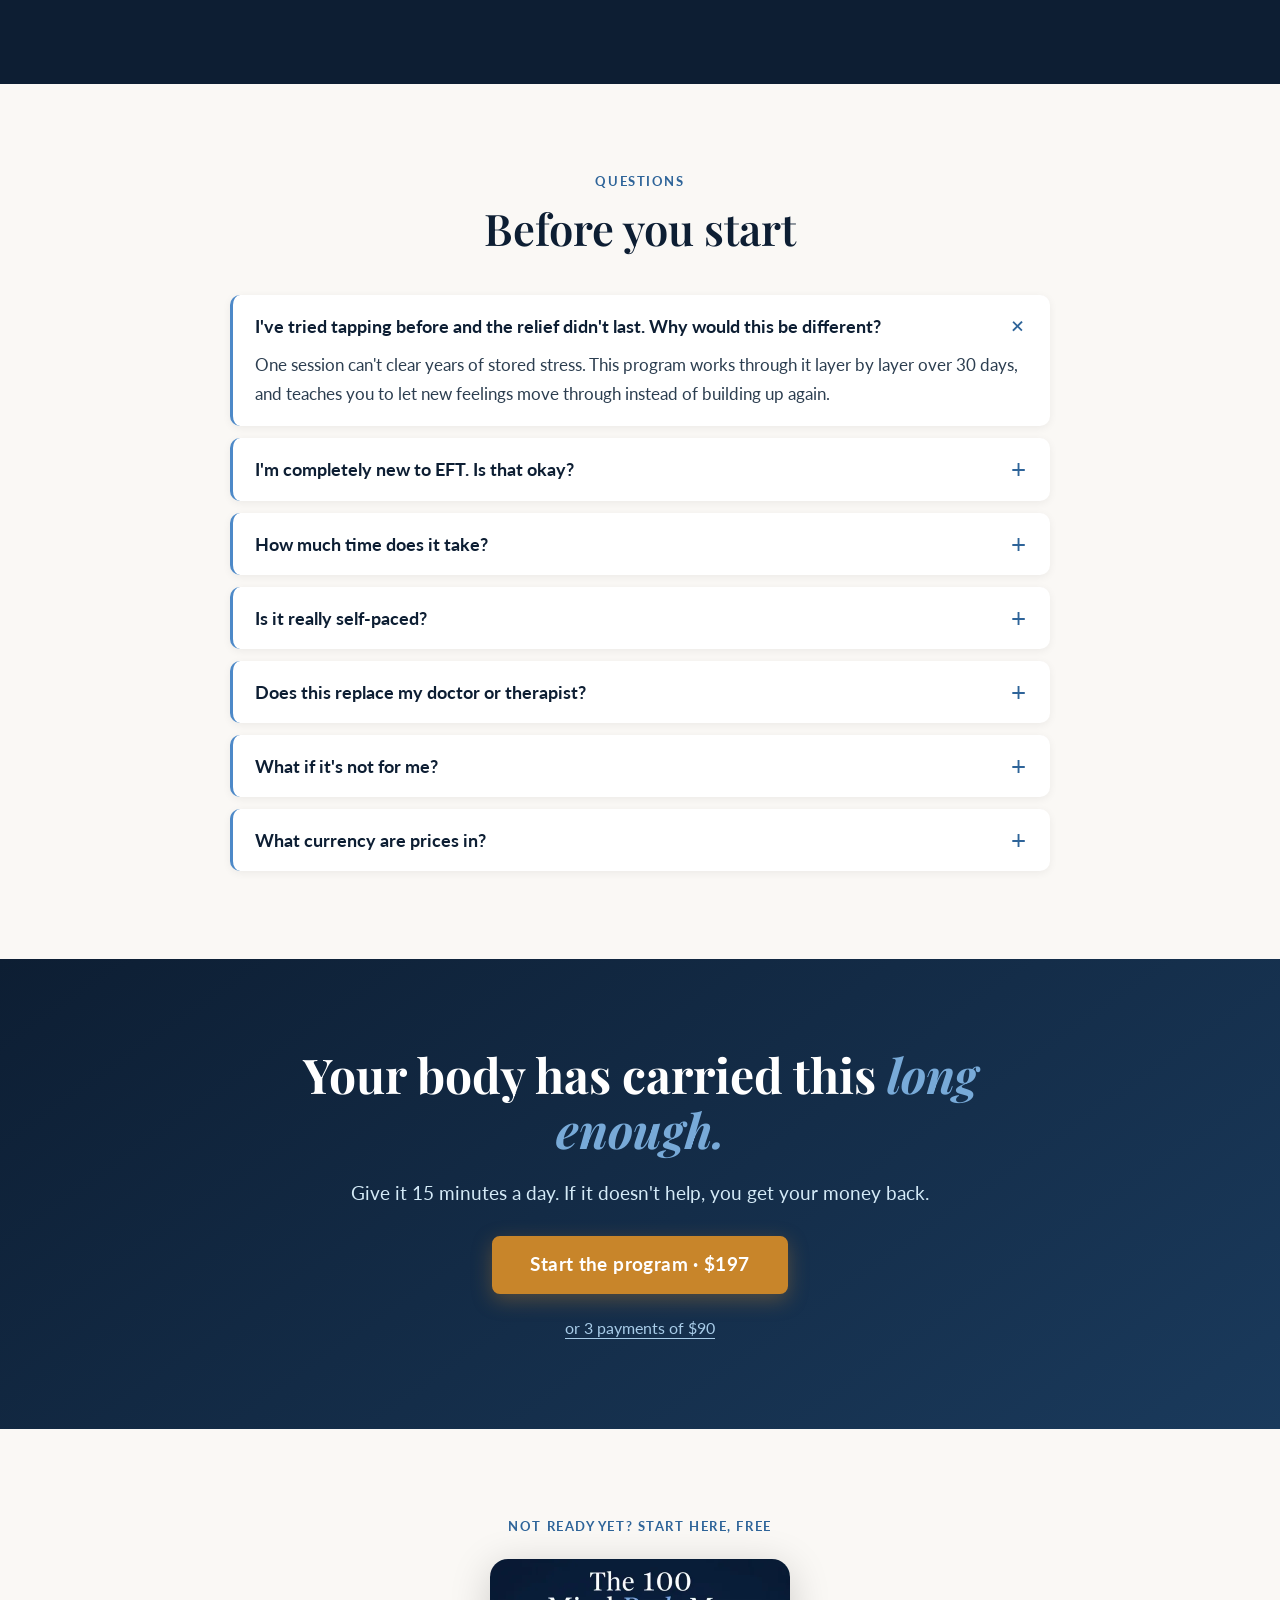
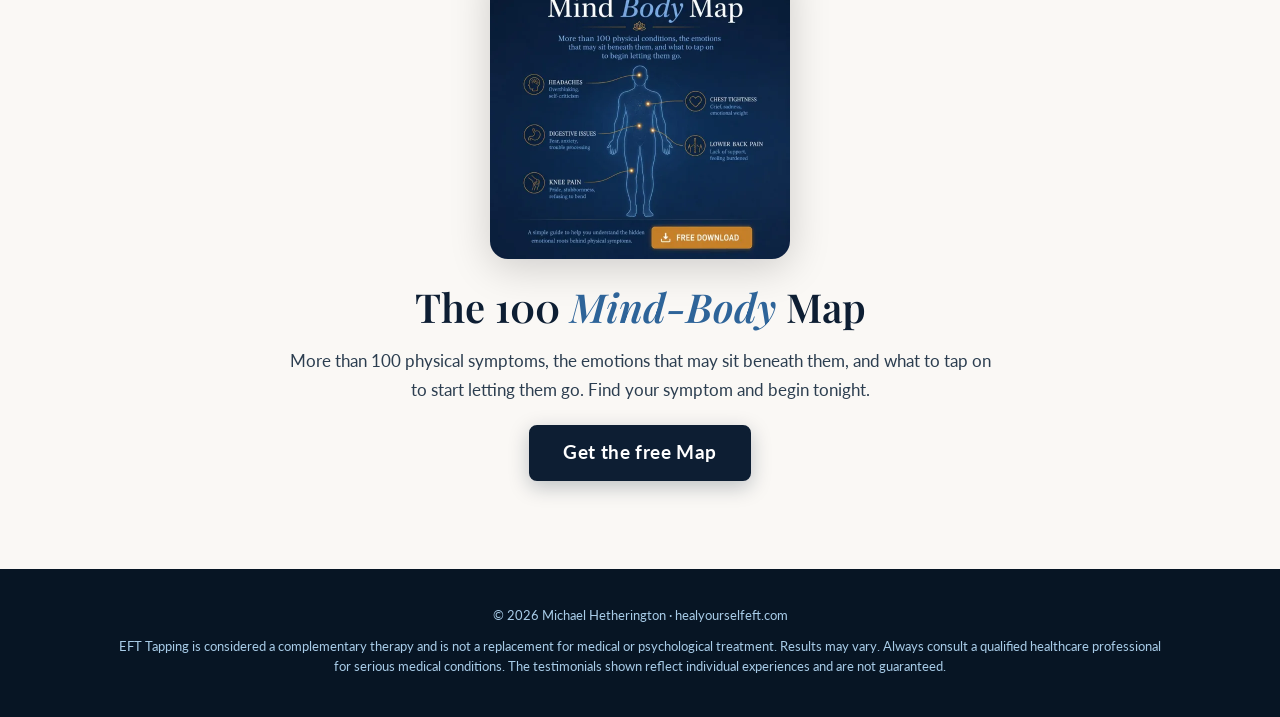
==== commit 3adfbbf9: "What you get: new heading Co-Authored-By: Claude Opus 5.5 <noreply@anthropic.com>" ====
--- a/index.html
+++ b/index.html
@@ -350,7 +350,7 @@
       <div class="wrap stack-lg">
         <div class="head">
           <span class="eyebrow">What you get</span>
-          <h2>Everything you need to do this on your own</h2>
+          <h2>Everything you need to do EFT <em>the right way</em></h2>
         </div>
         <div class="split">
           <div class="split__copy">
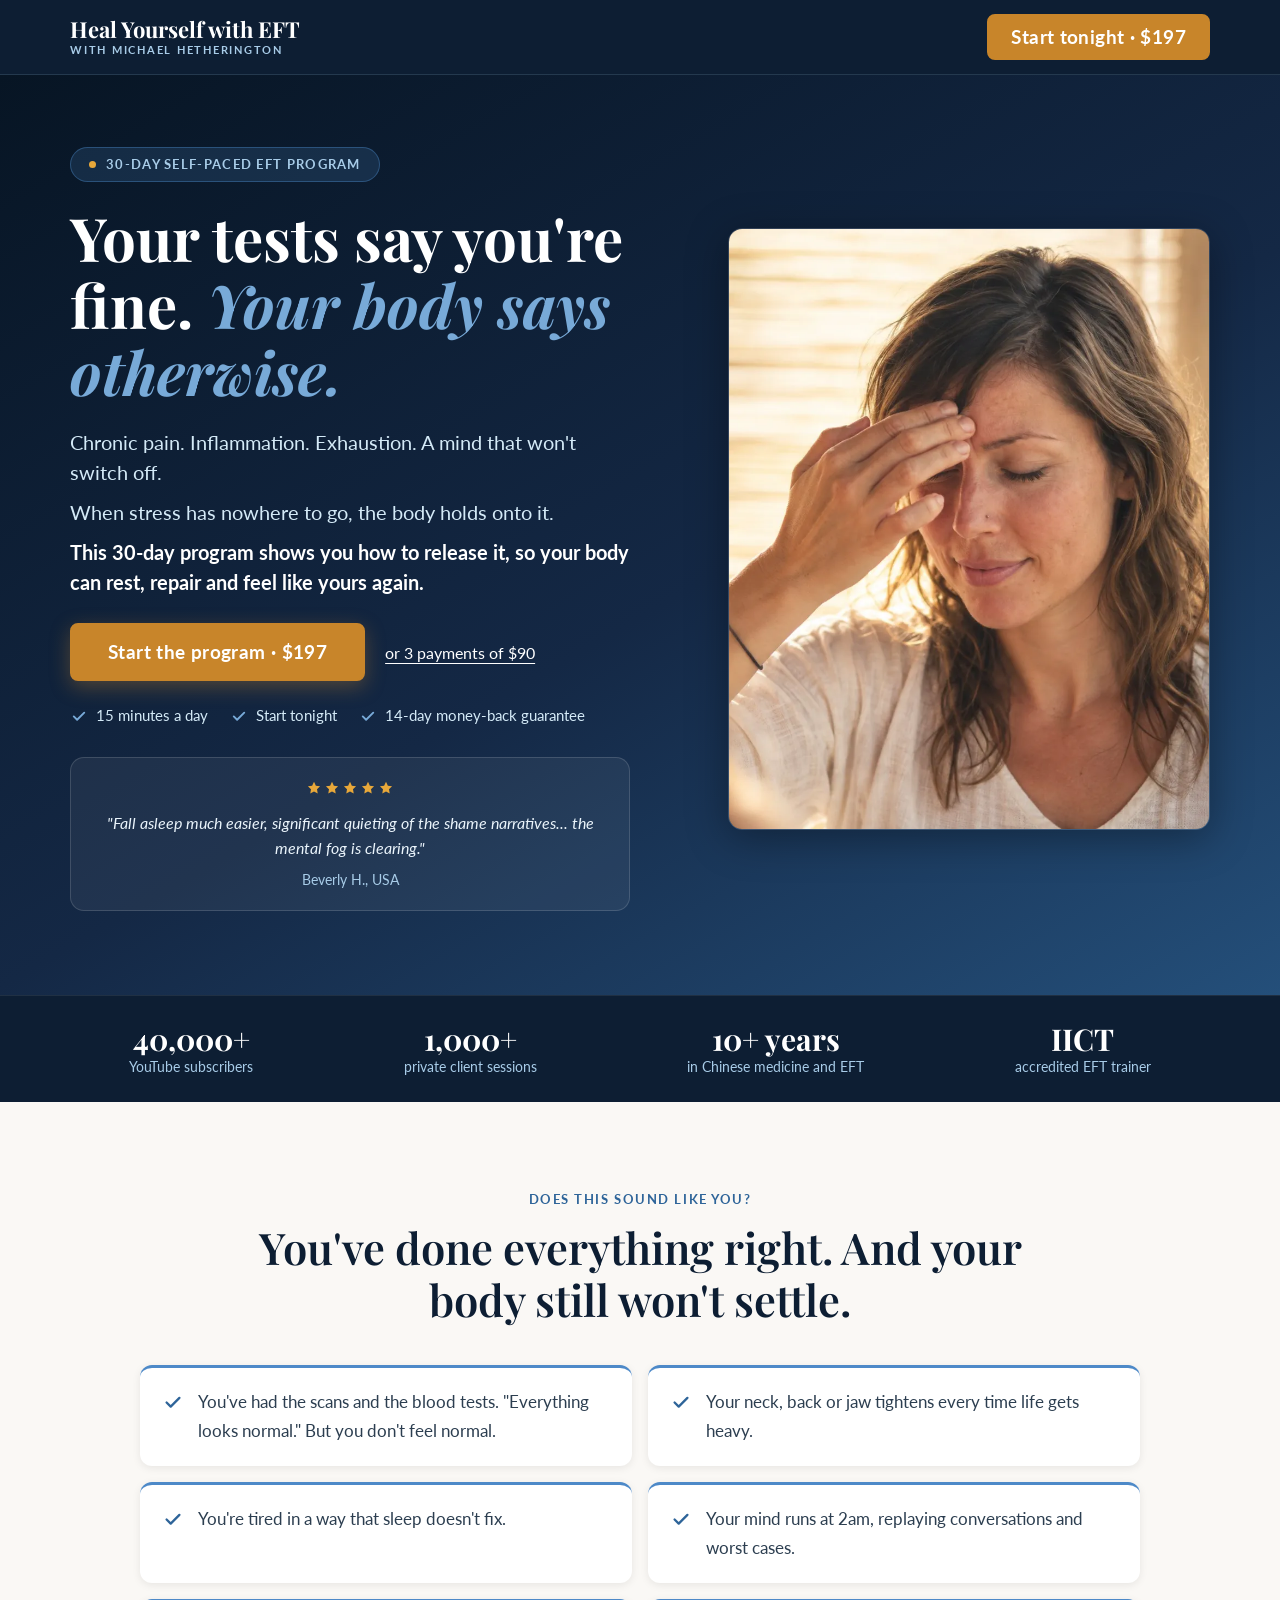
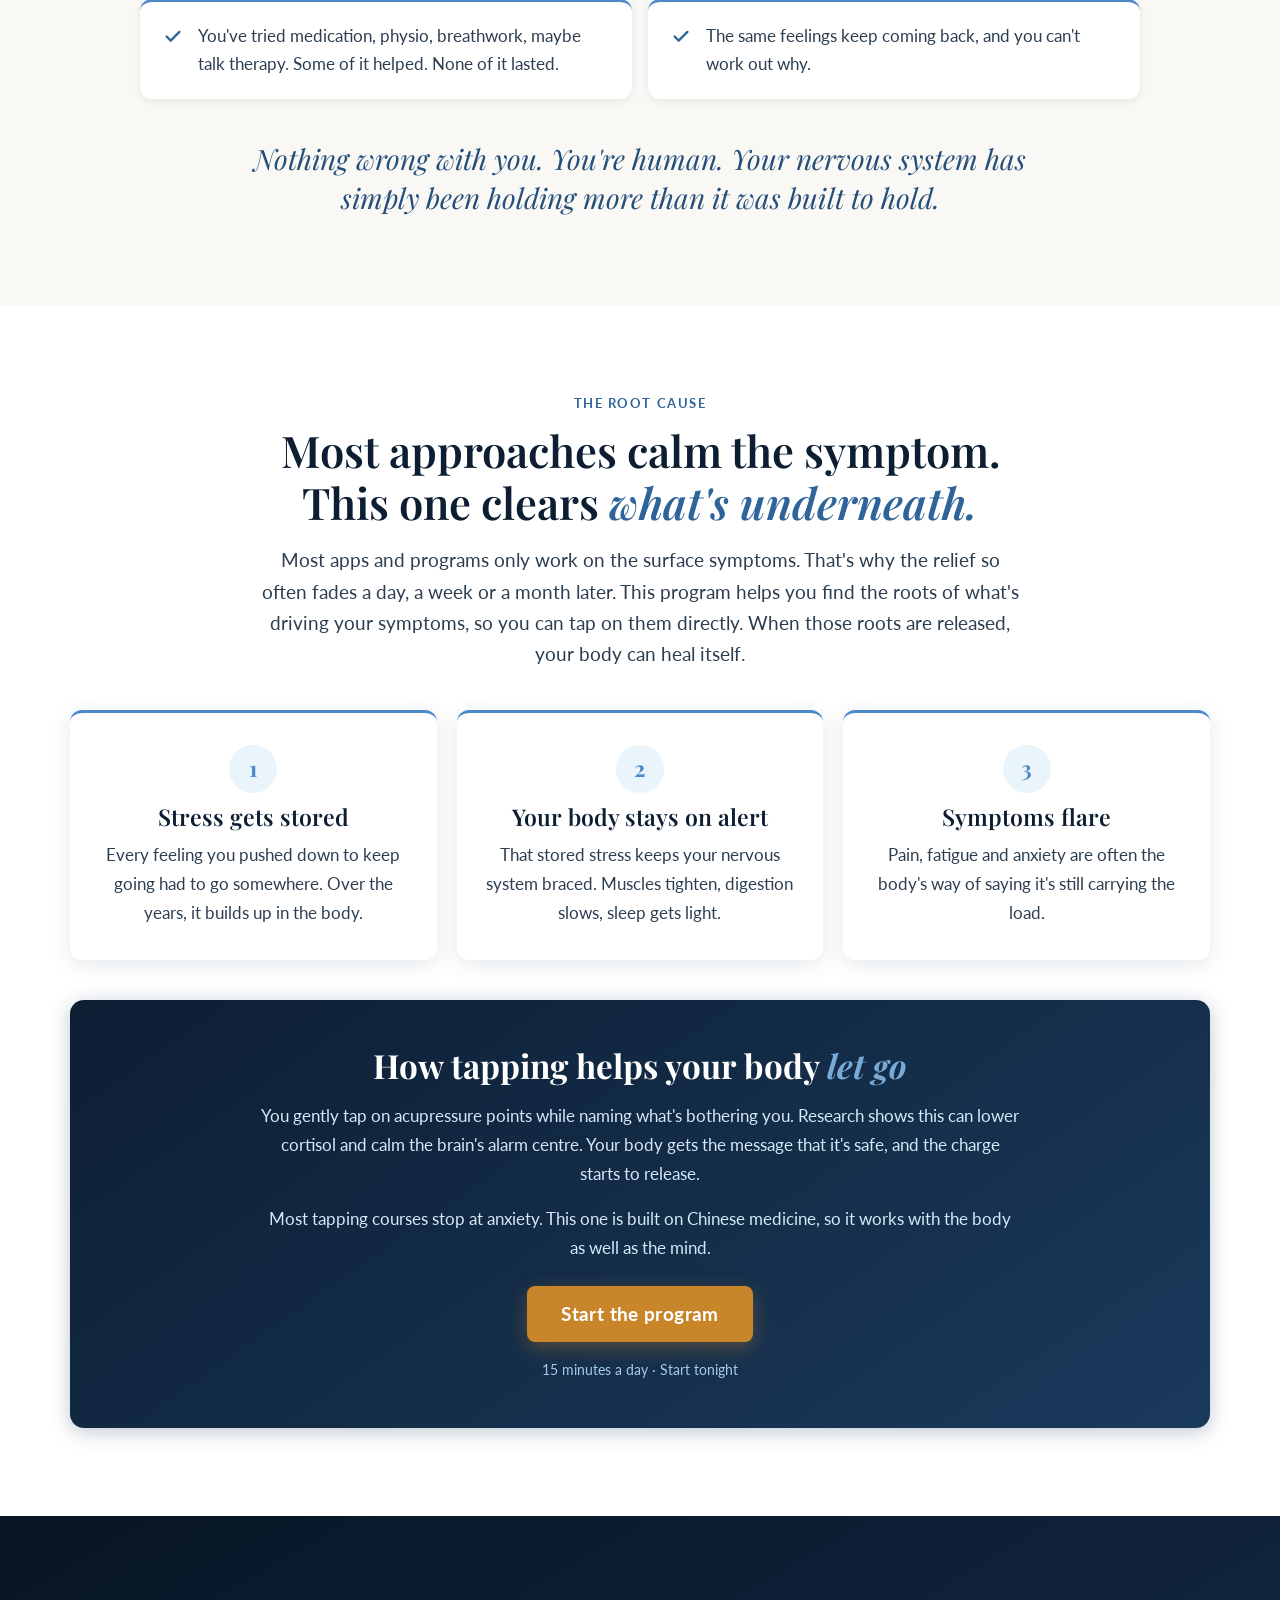
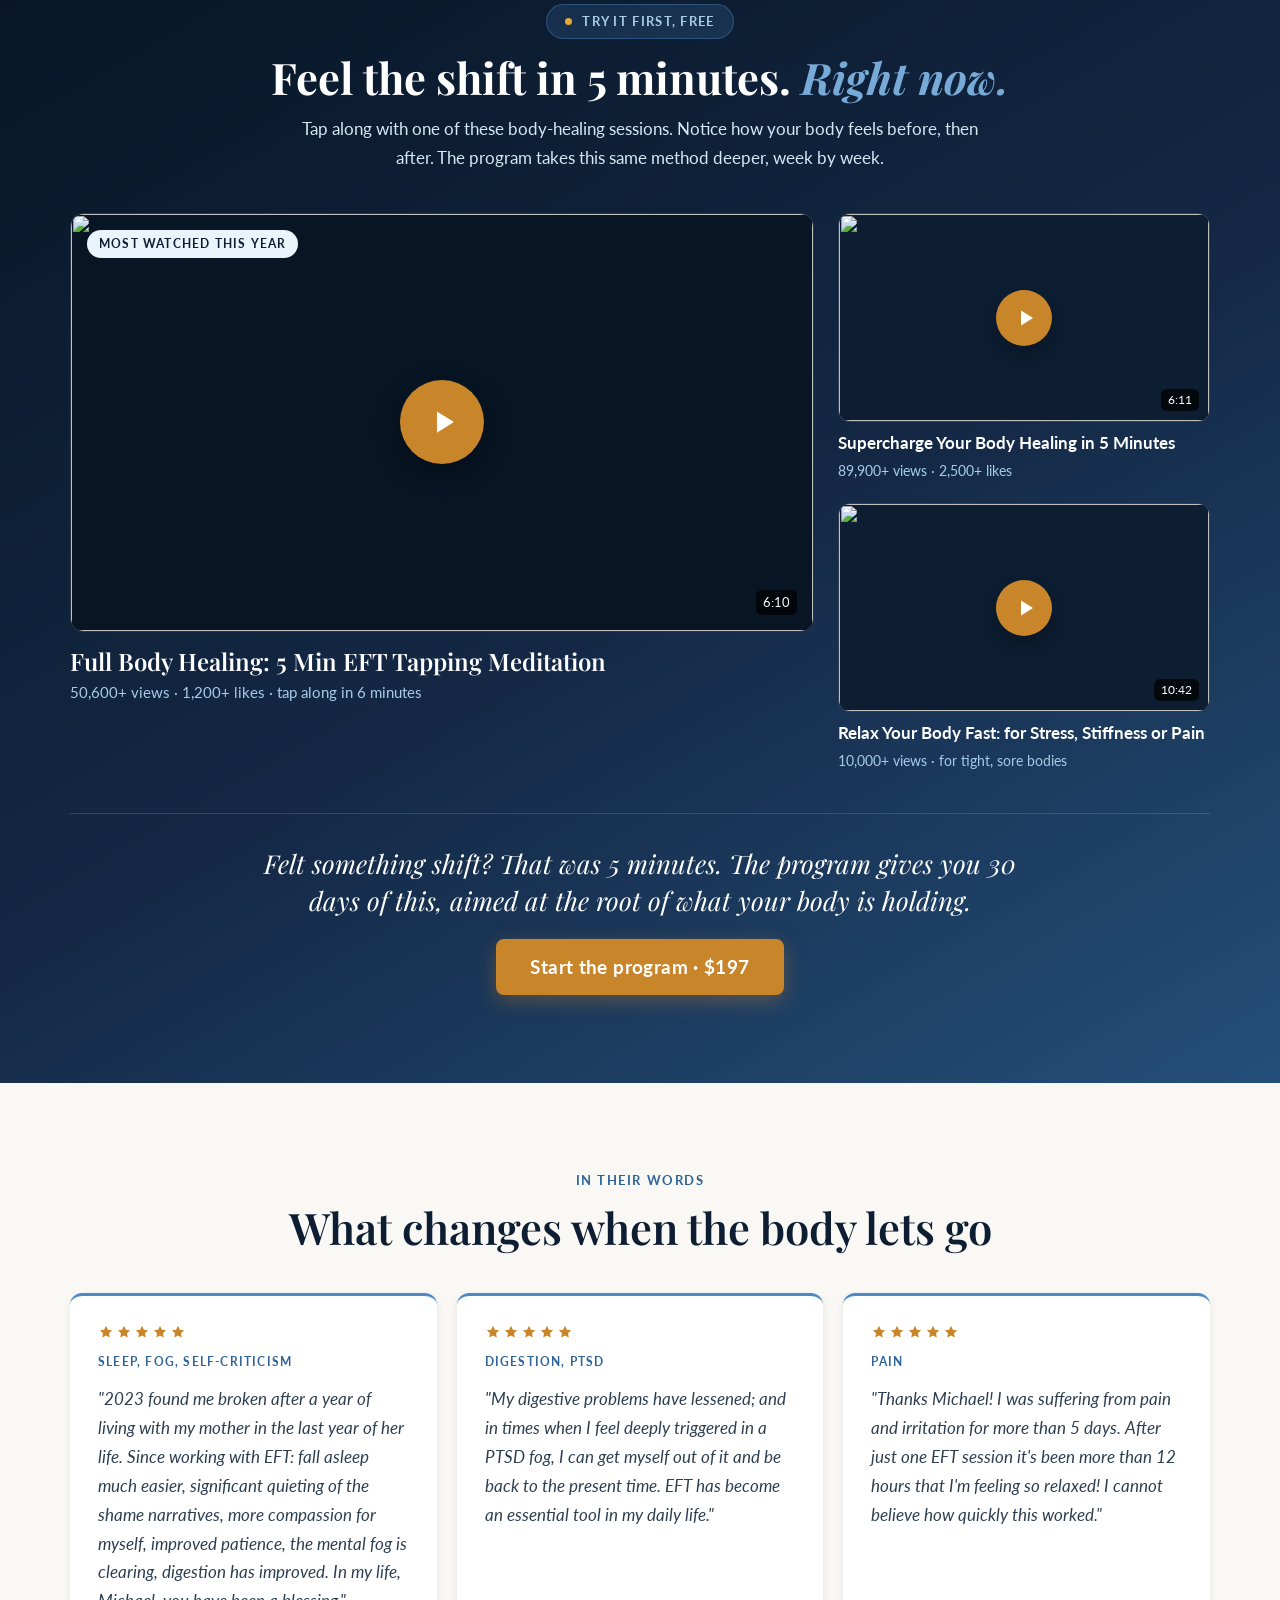
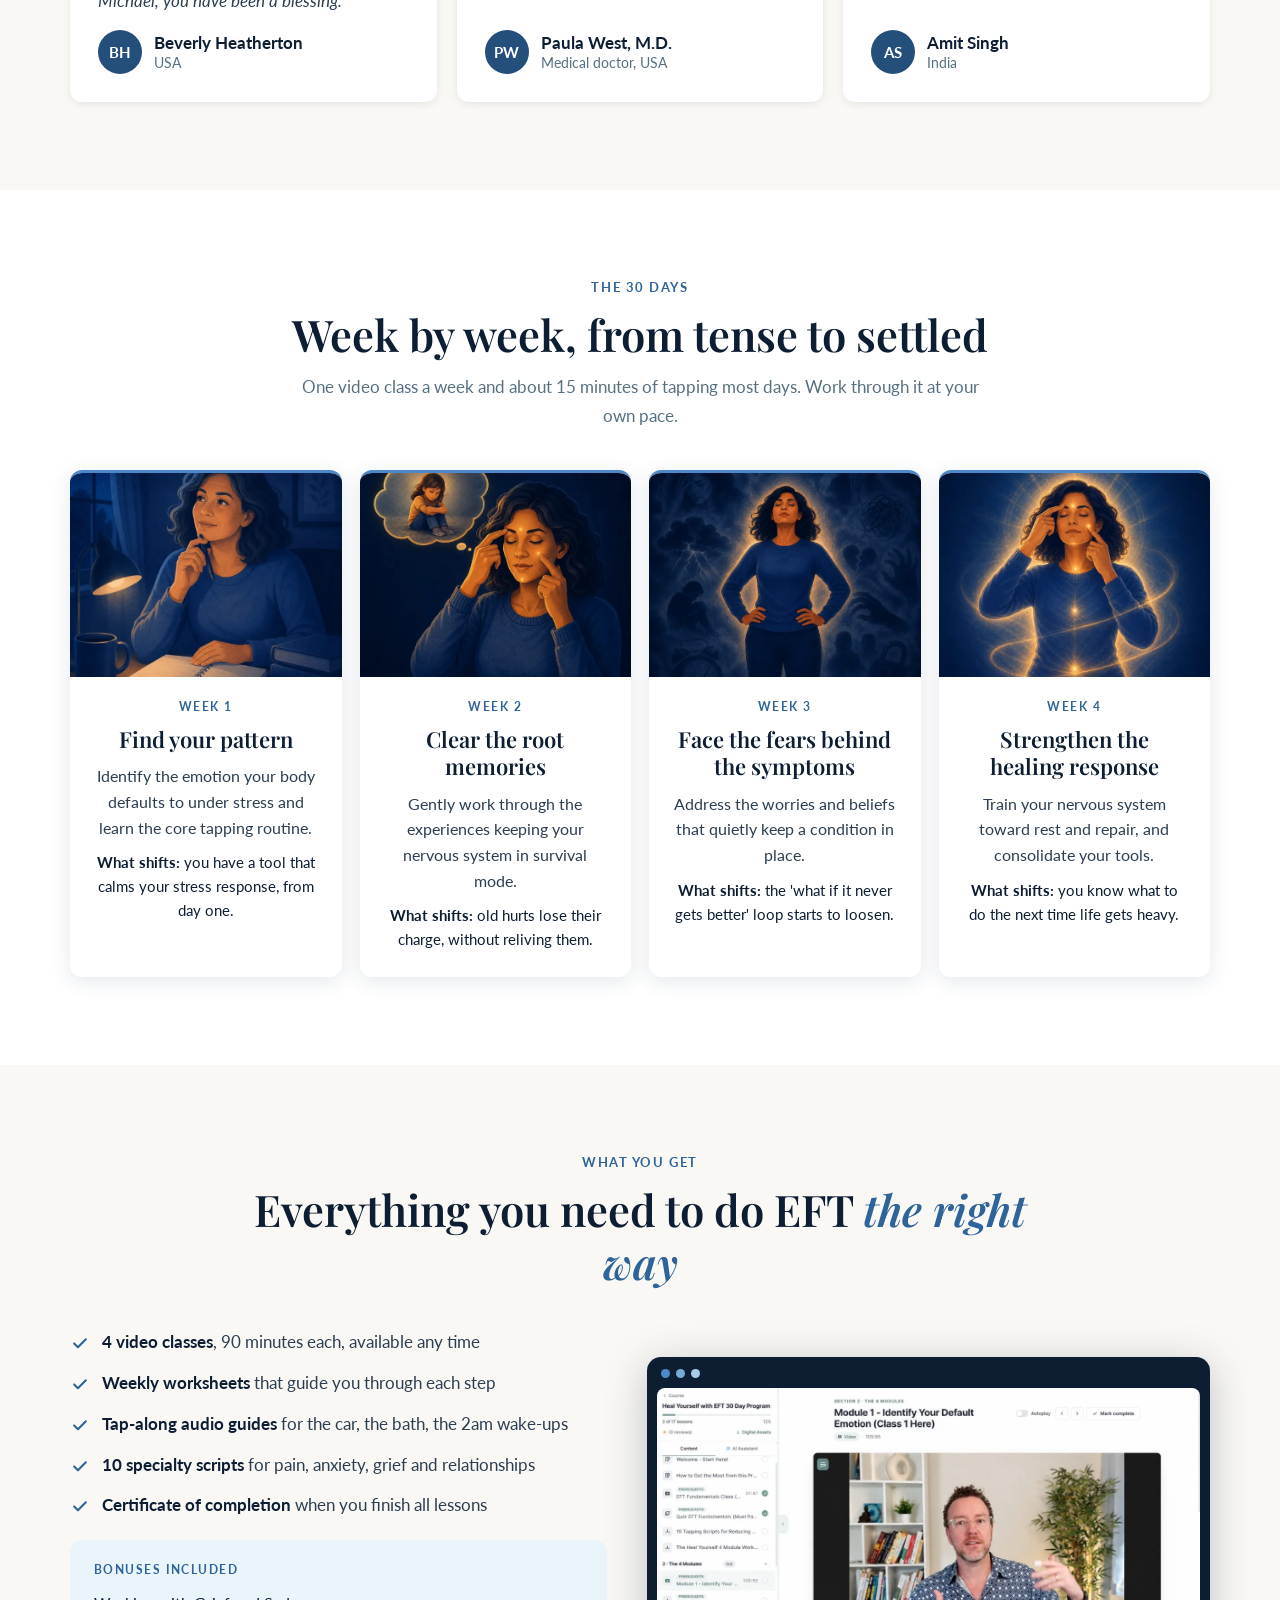
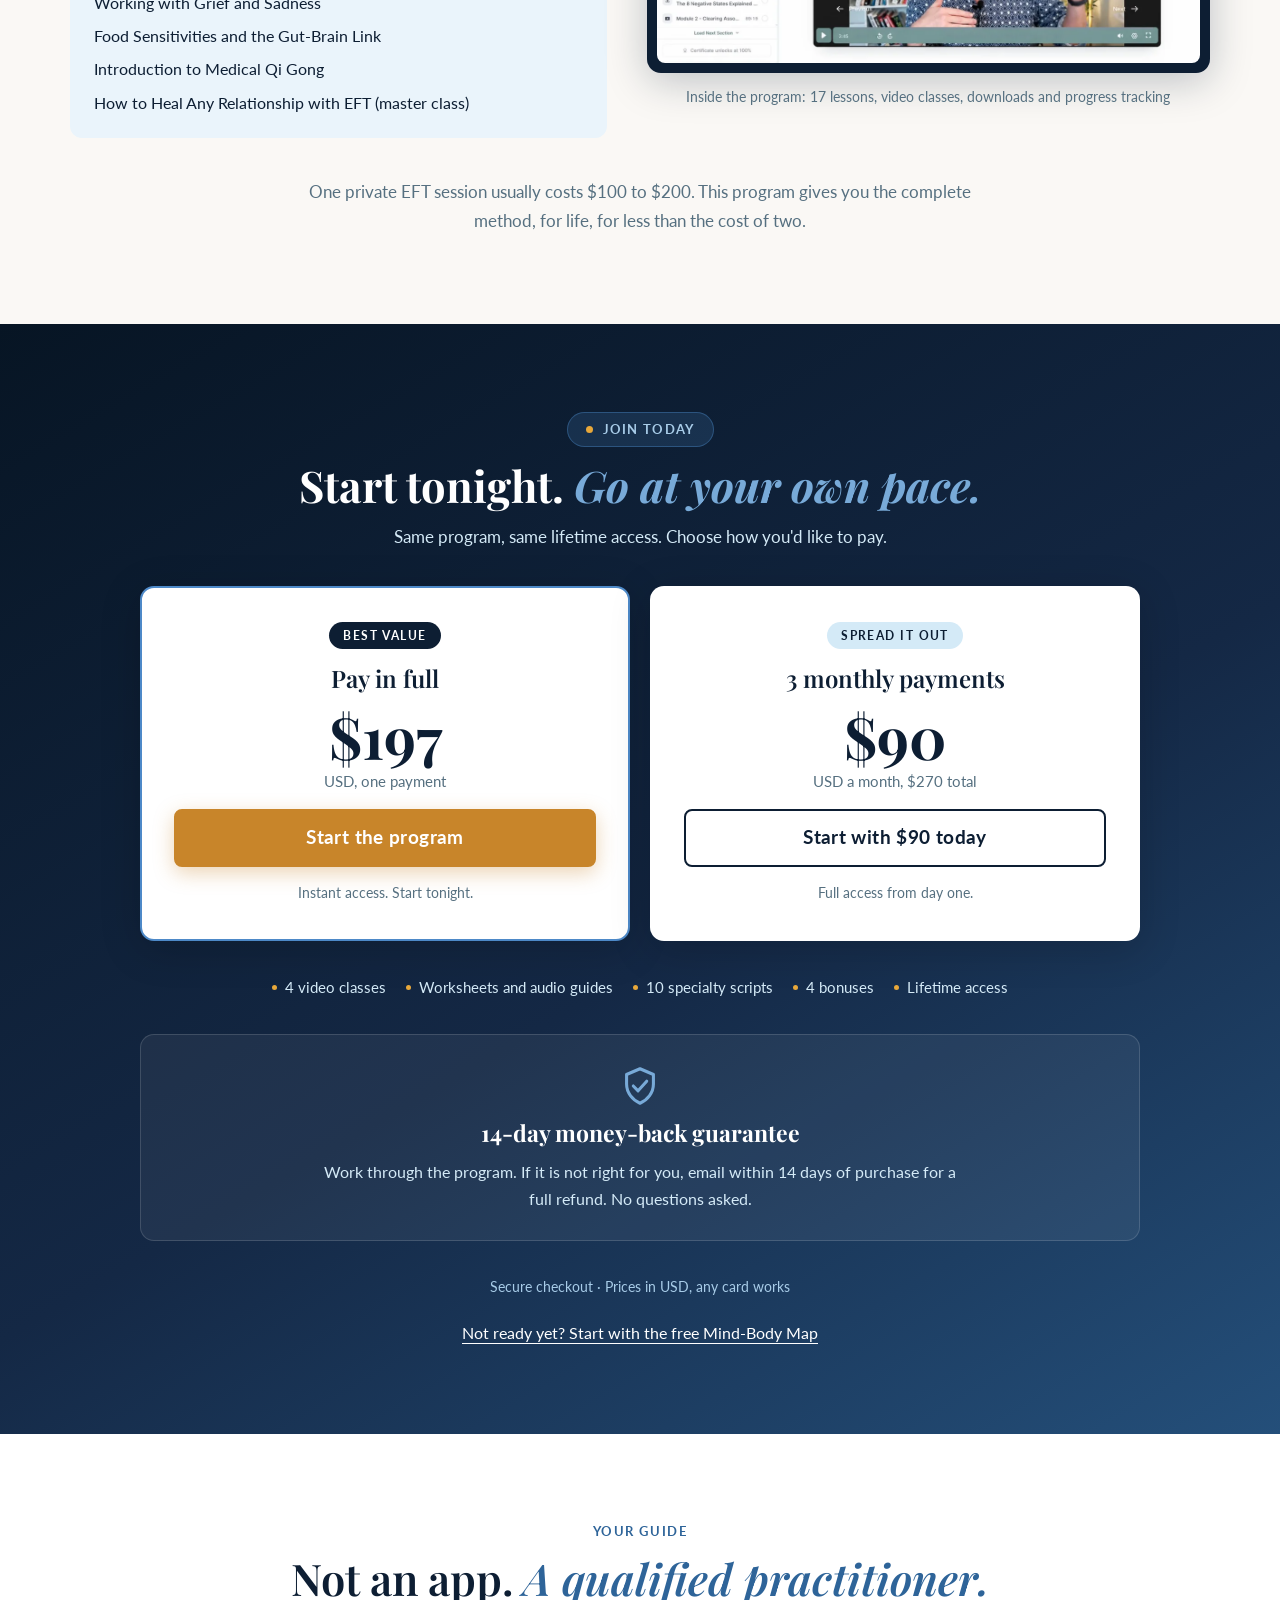
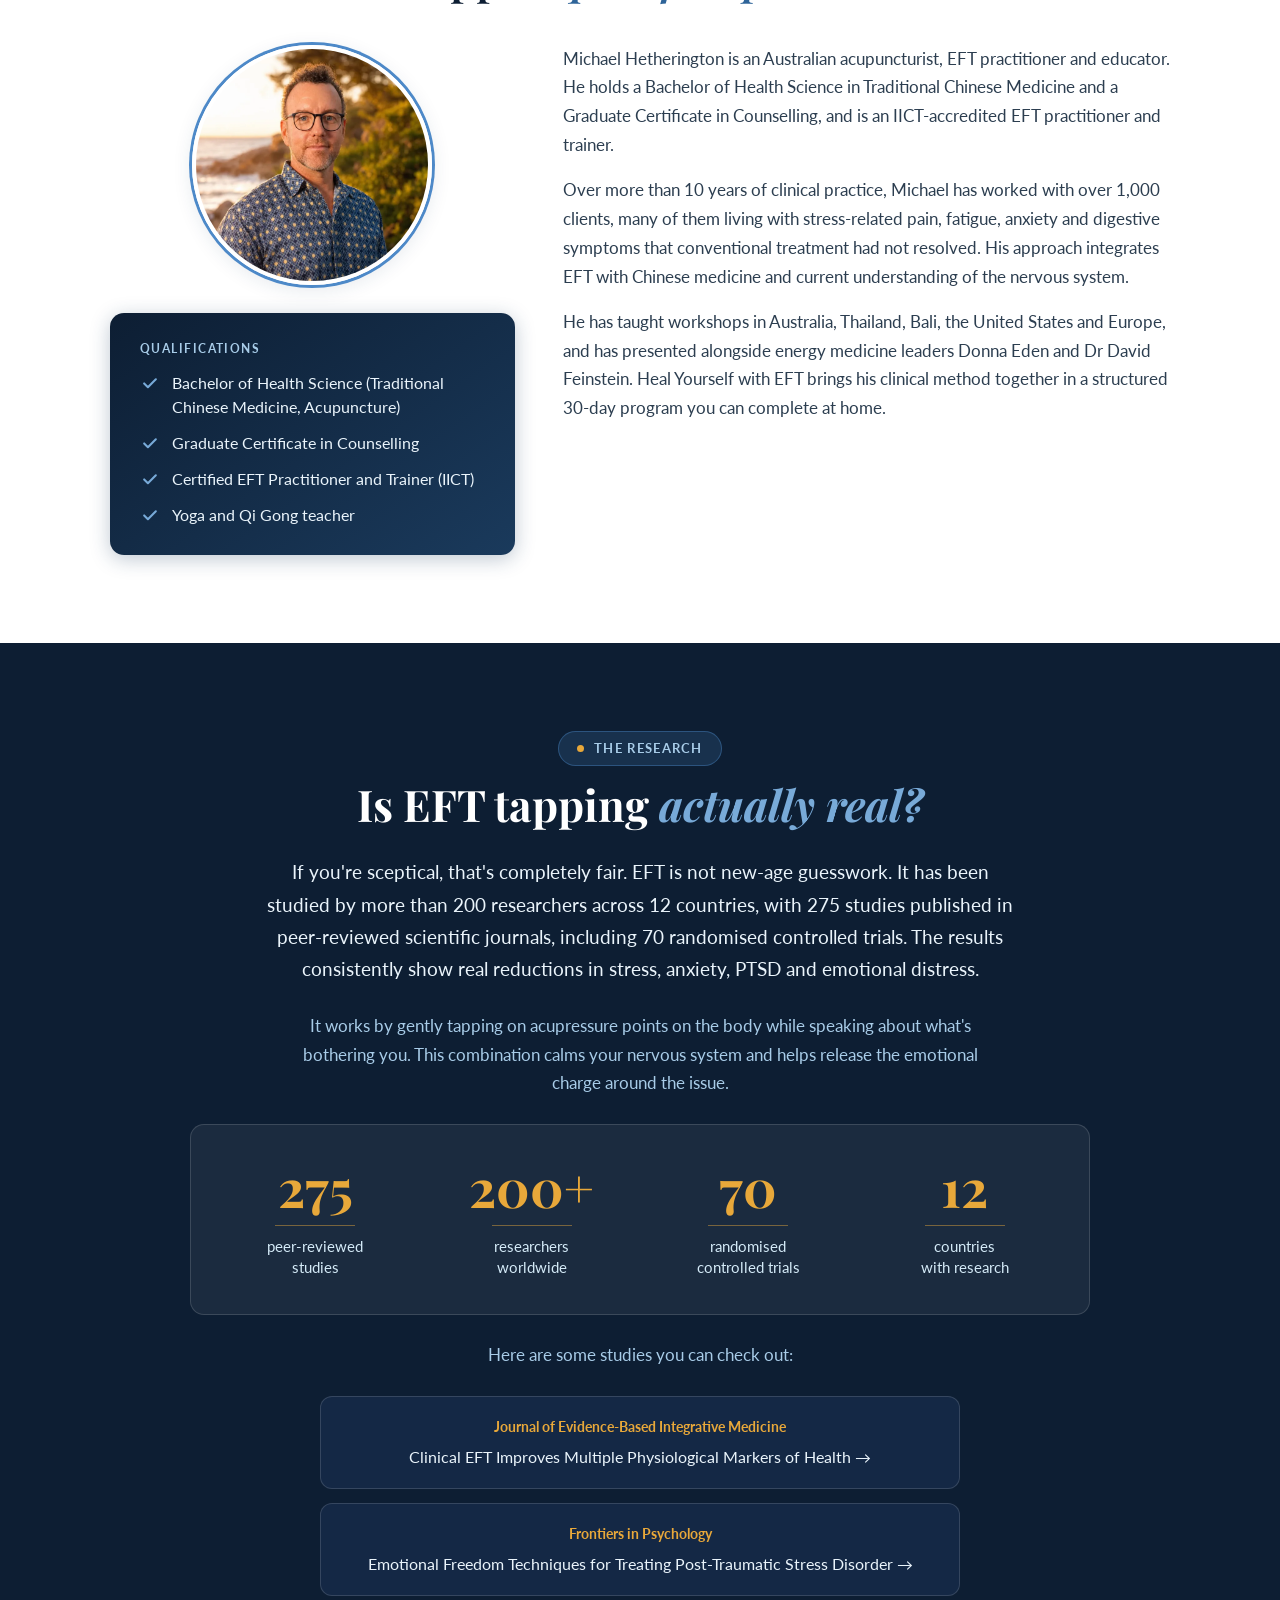
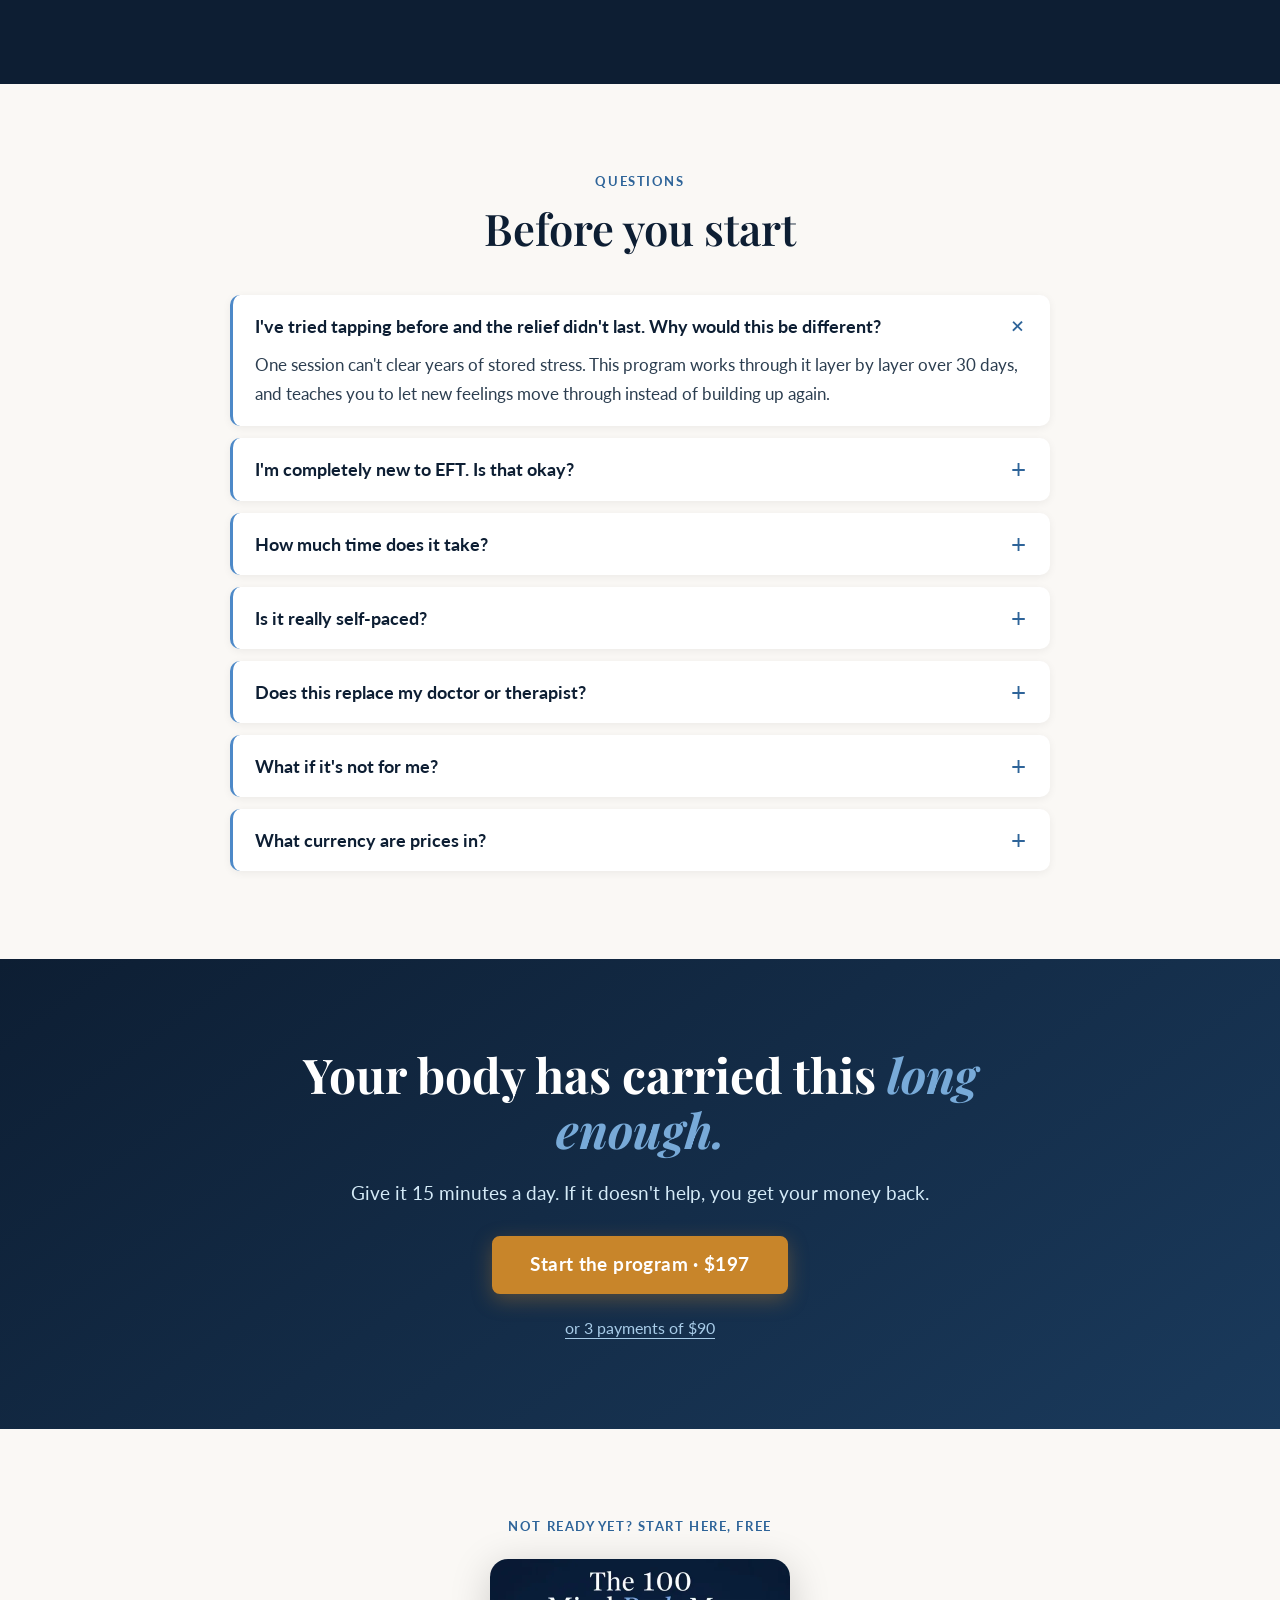
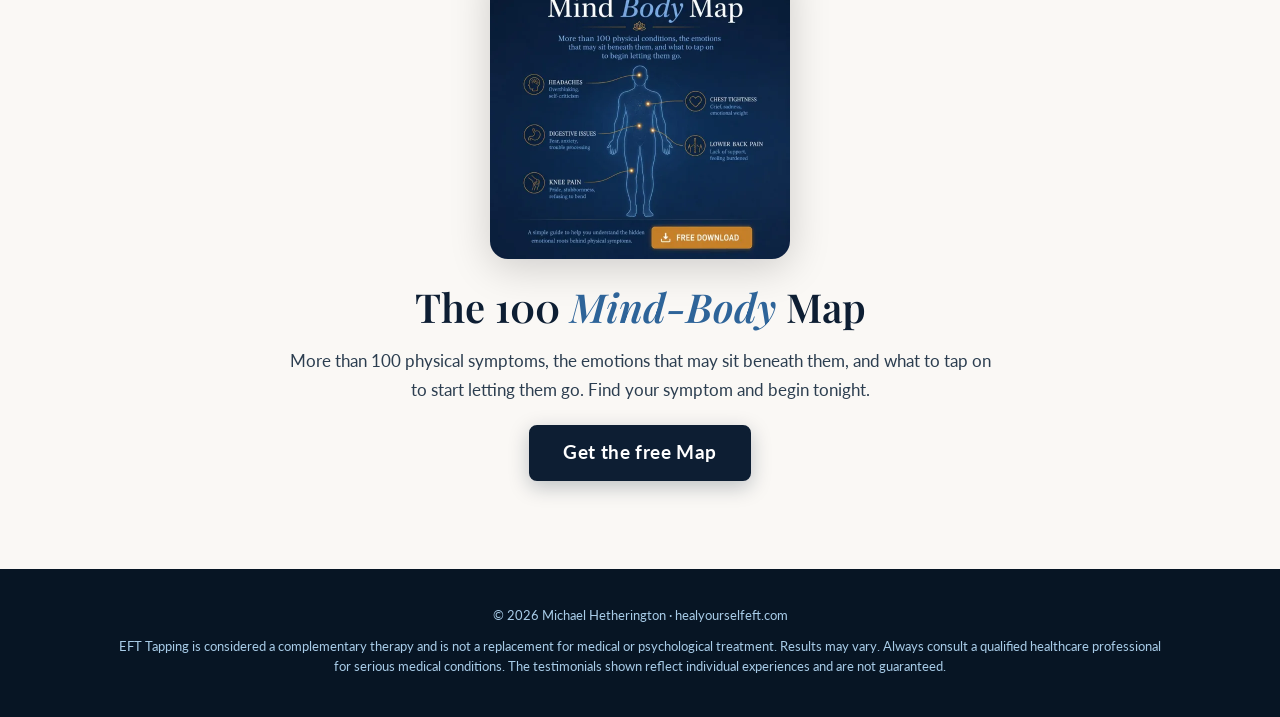
==== commit 82d5be03: "Hero: centre testimonial card Co-Authored-By: Claude Opus 5.5 <noreply@anthropic.com>" ====
--- a/index.html
+++ b/index.html
@@ -83,7 +83,7 @@
   <link rel="preload" as="style" href="https://fonts.googleapis.com/css2?family=Playfair+Display:ital,wght@0,600;0,700;1,400;1,600;1,700&family=Lato:wght@400;700&display=swap" onload="this.onload=null;this.rel='stylesheet'" />
   <noscript><link rel="stylesheet" href="https://fonts.googleapis.com/css2?family=Playfair+Display:ital,wght@0,600;0,700;1,400;1,600;1,700&family=Lato:wght@400;700&display=swap" /></noscript>
   <link rel="preload" as="image" href="images/hero-tapping.webp" fetchpriority="high" media="(min-width: 768px)" />
-  <link rel="stylesheet" href="css/home.css?v=4" />
+  <link rel="stylesheet" href="css/home.css?v=5" />
 </head>
 <body>
 
--- a/css/home.css
+++ b/css/home.css
@@ -171,8 +171,8 @@
 
 .stars { display: inline-flex; gap: 2px; color: var(--warm-gold); }
 .stars svg { width: 16px; height: 16px; }
-.mini-review { margin-top: 6px; padding: 18px 20px; background: rgba(255, 255, 255, .06); border: 1px solid rgba(255, 255, 255, .14); border-radius: 14px; max-width: 560px; }
-.mini-review .stars { color: var(--warm-amber); }
+.mini-review { margin-top: 6px; padding: 18px 24px; background: rgba(255, 255, 255, .06); border: 1px solid rgba(255, 255, 255, .14); border-radius: 14px; width: 100%; max-width: 560px; box-sizing: border-box; text-align: center; }
+.mini-review .stars { color: var(--warm-amber); justify-content: center; }
 .mini-review blockquote { margin: 6px 0 8px; font-style: italic; font-size: 16px; line-height: 1.55; color: var(--blue-25); }
 .mini-review figcaption { font-size: 14px; color: var(--blue-100); }
 
@@ -395,7 +395,7 @@
   .hero__actions { flex-direction: column; align-items: stretch; width: 100%; gap: 10px; margin-top: 0; }
   .hero__actions .btn { min-height: 56px; padding: 0 20px; }
   .hero__plan { font-size: 14px; }
-  .mini-review { width: 100%; margin-top: 2px; padding: 14px 16px; text-align: left; }
+  .mini-review { margin-top: 2px; }
   .mini-review blockquote { font-size: 15px; }
   .hero__media img { aspect-ratio: 16 / 10; object-position: center 35%; }
 
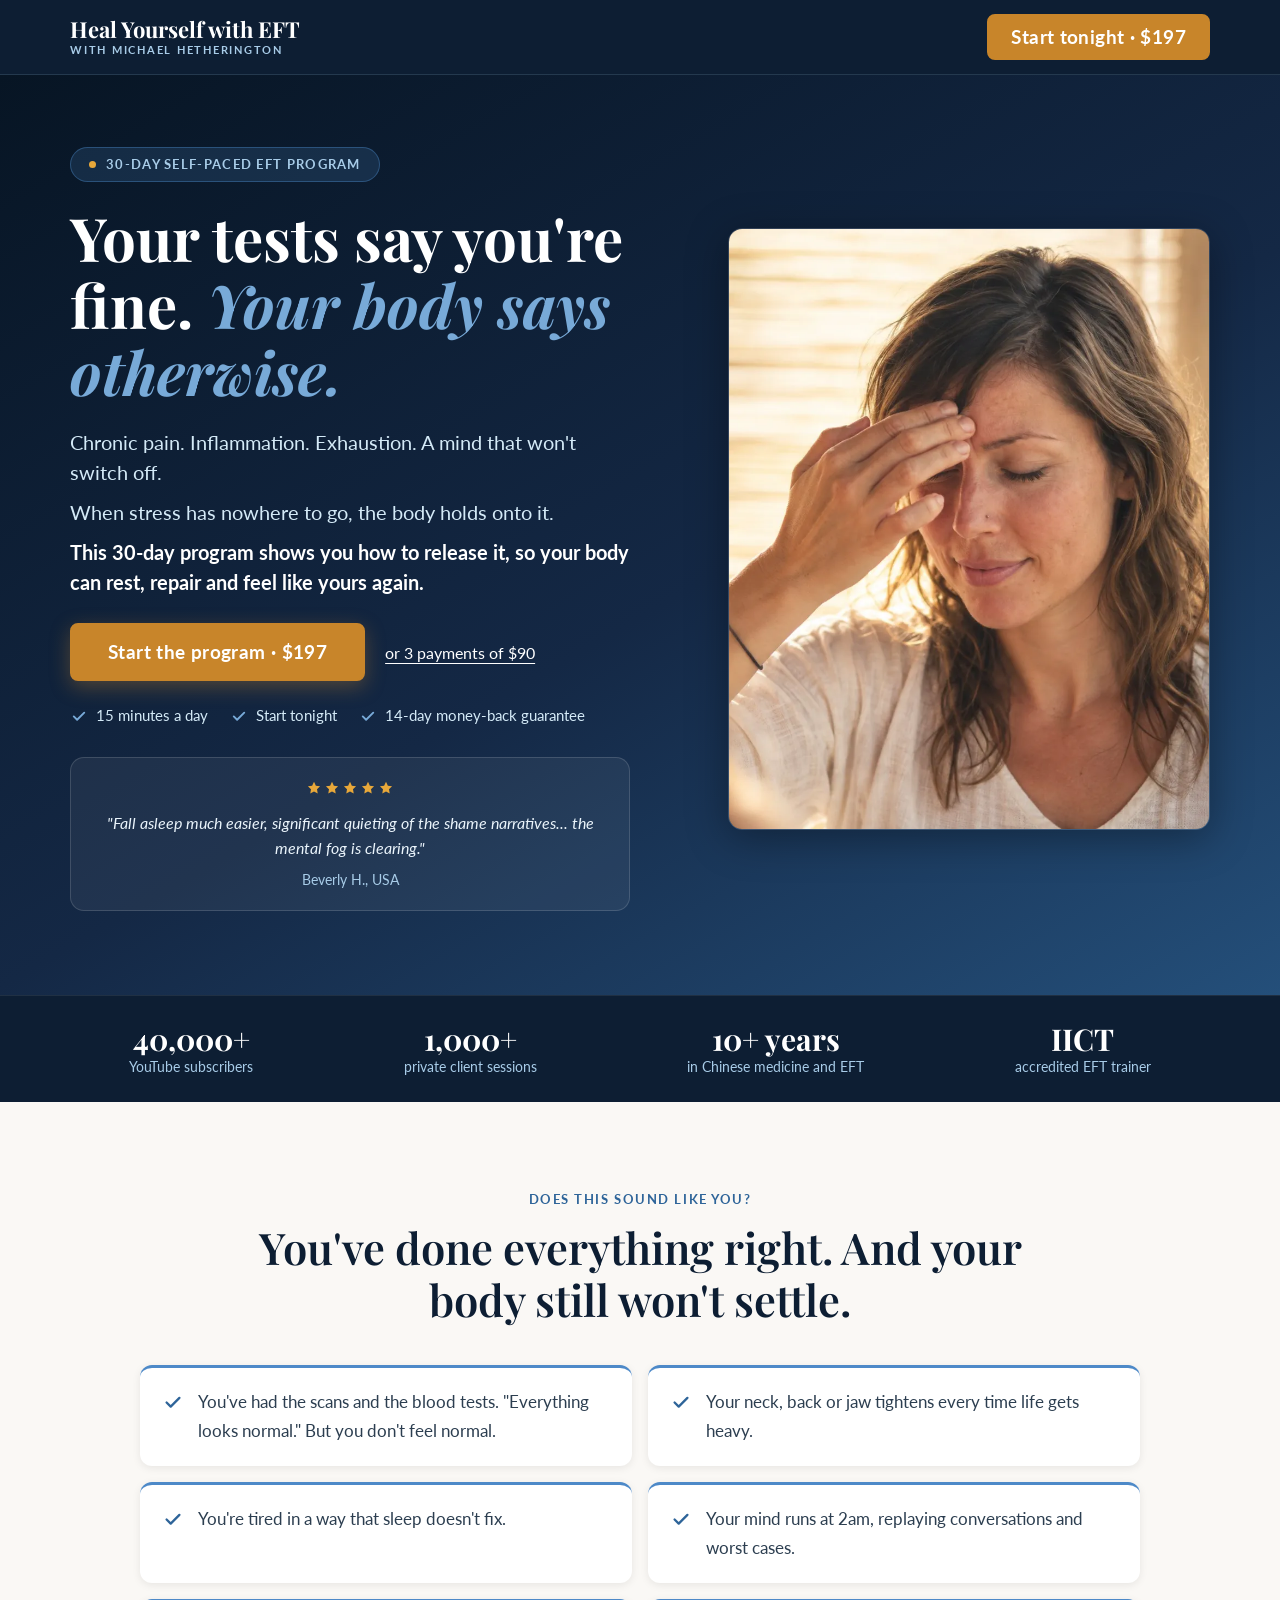
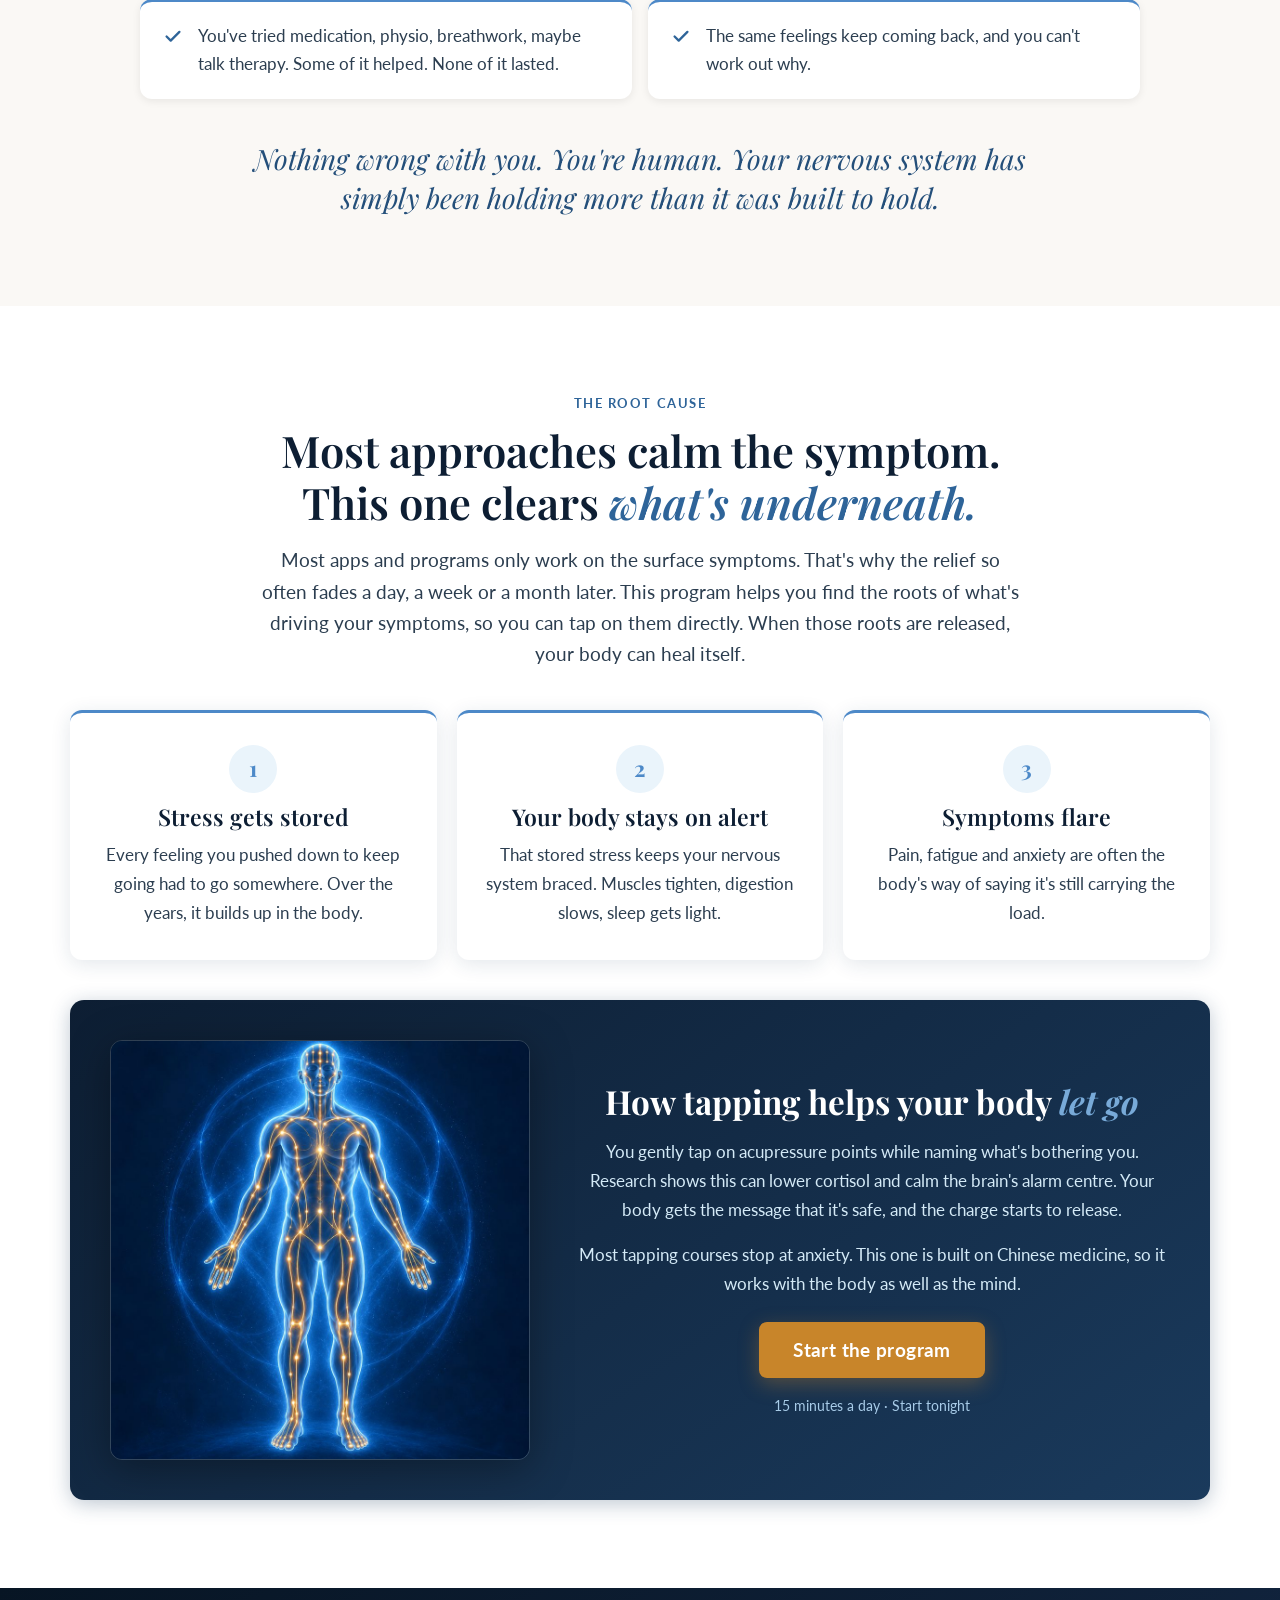
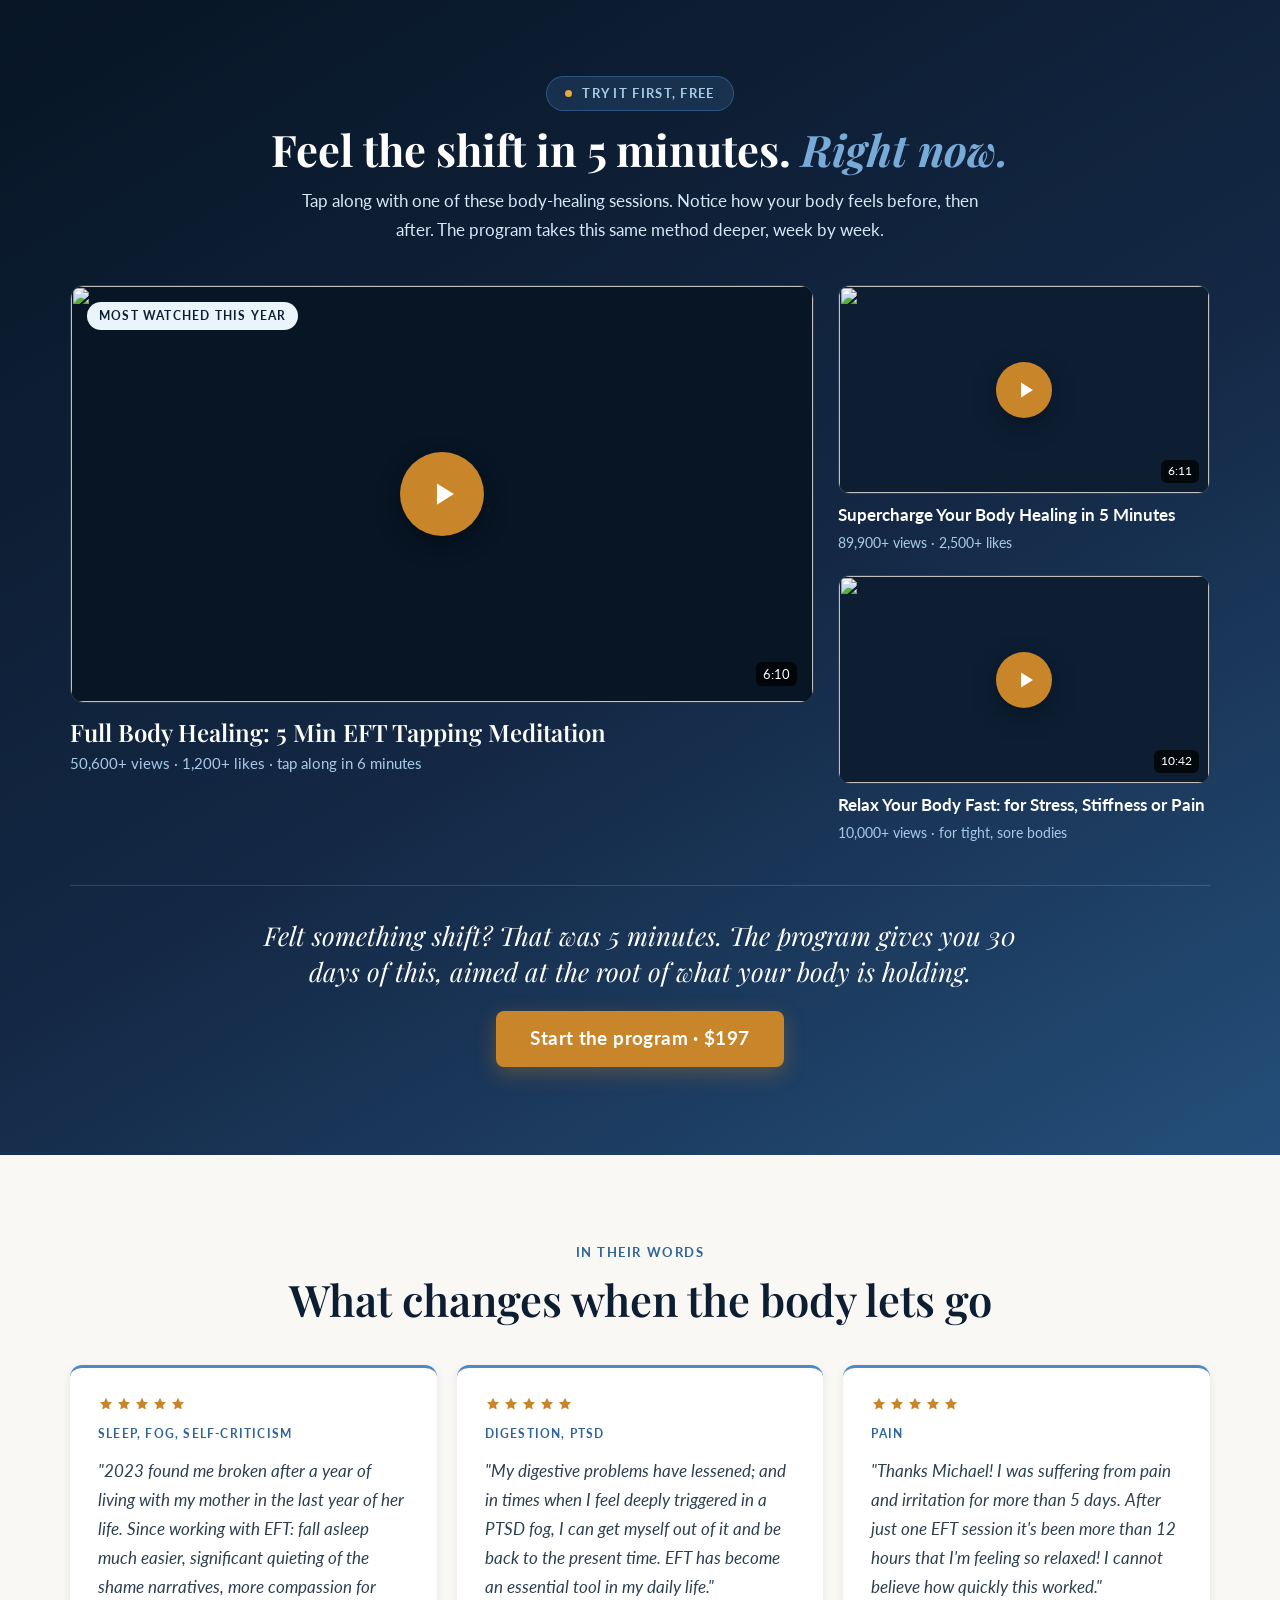
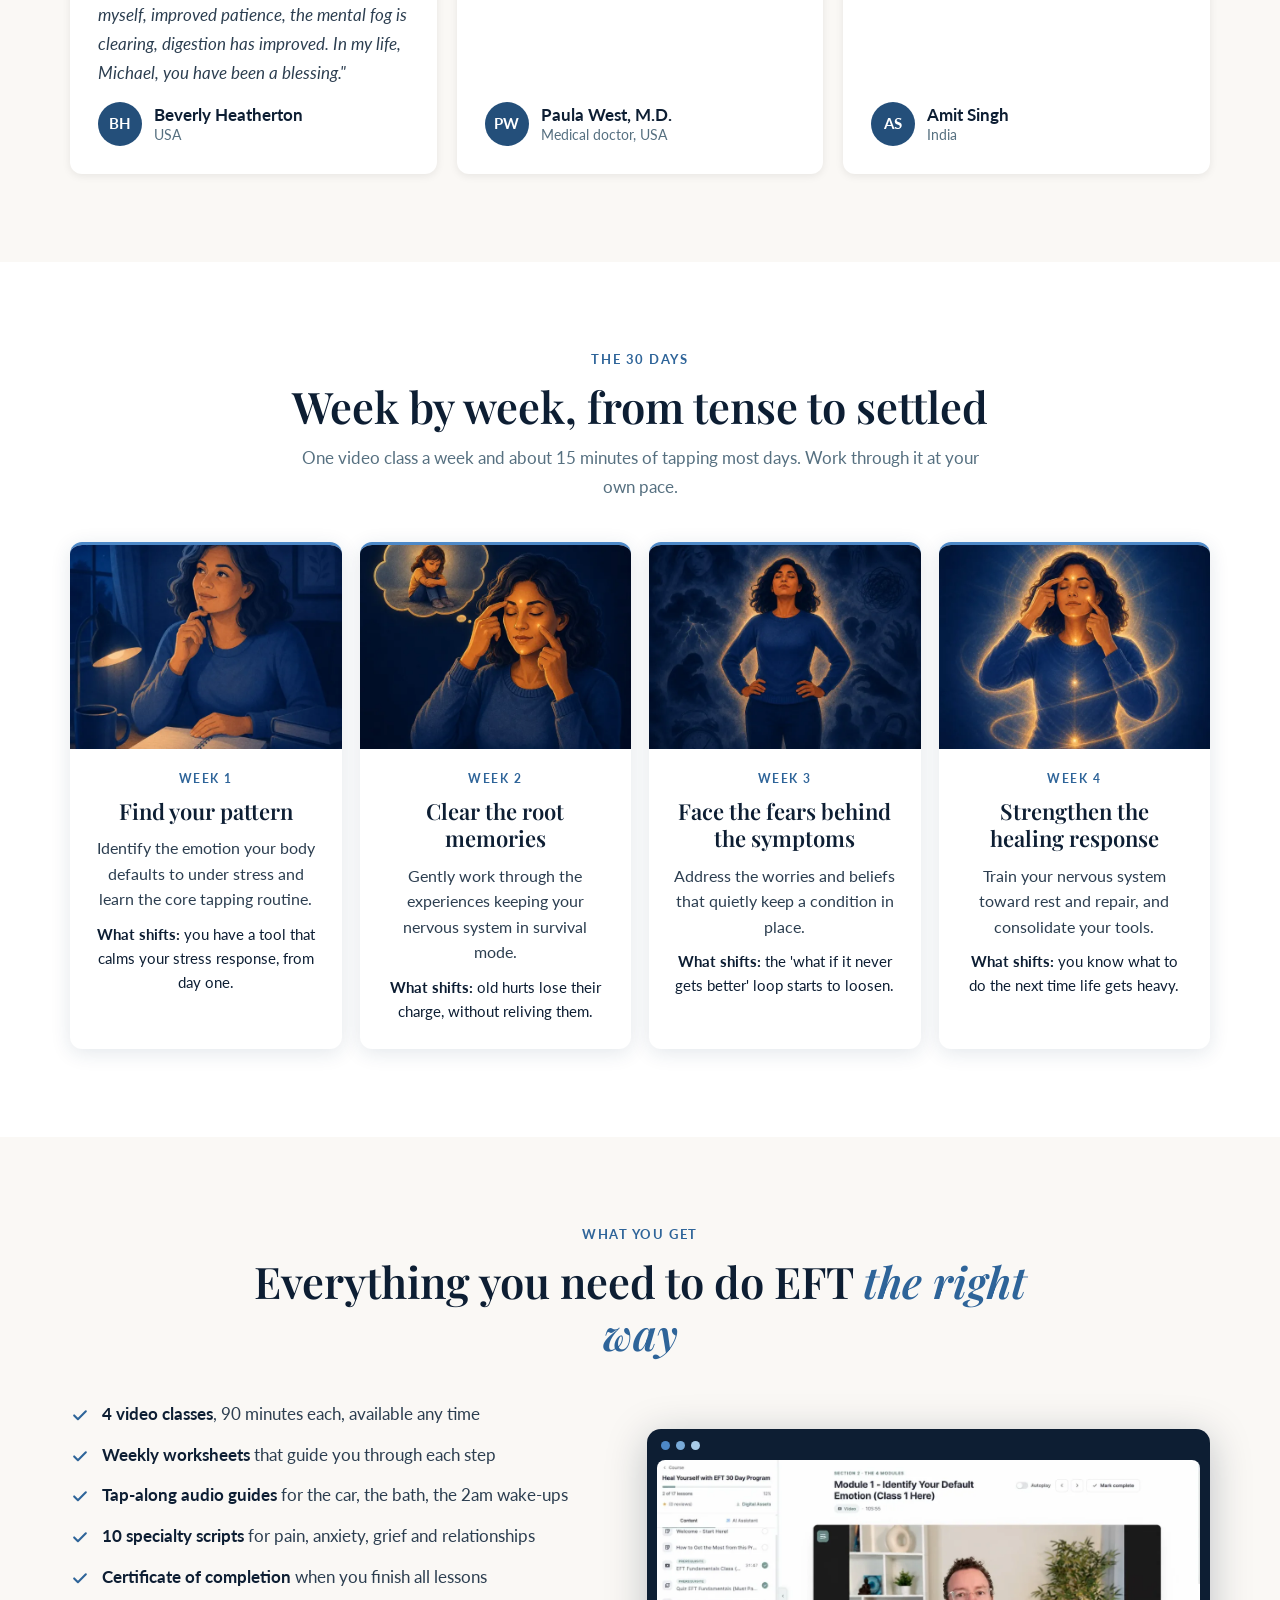
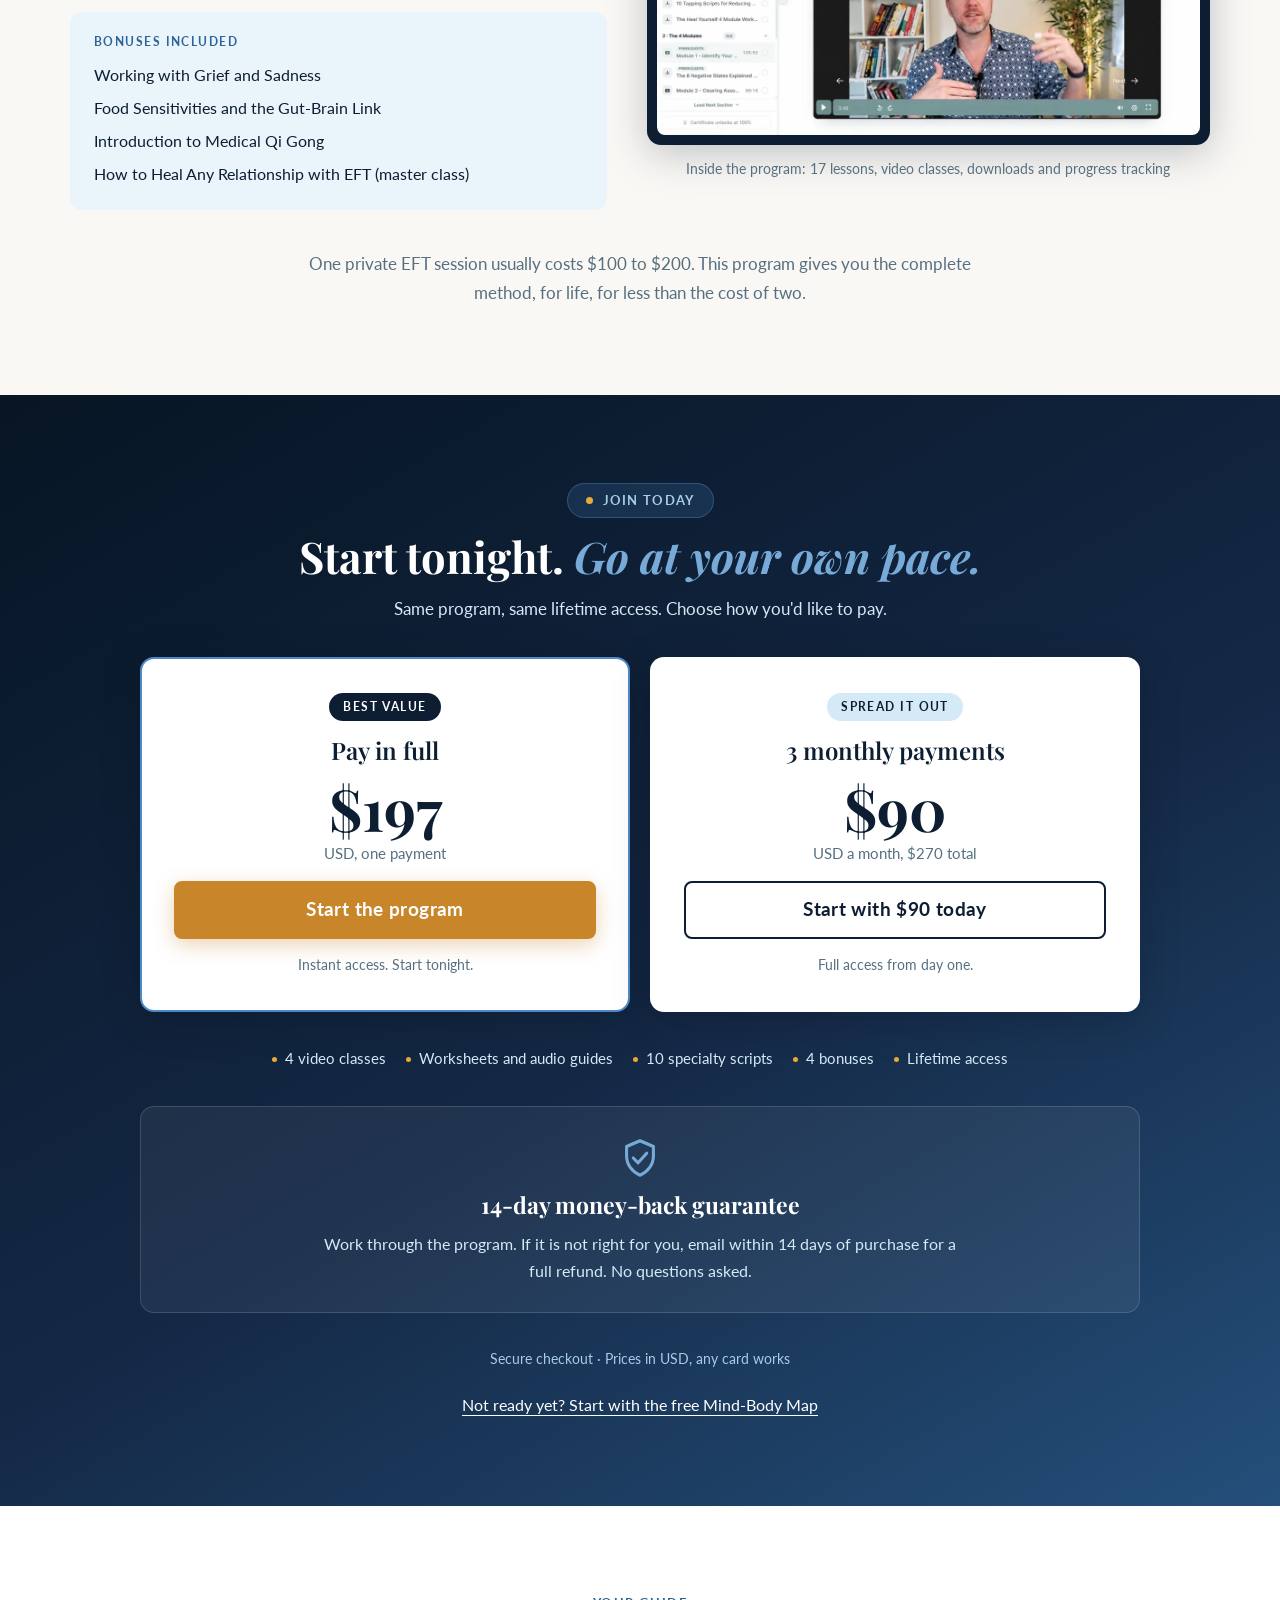
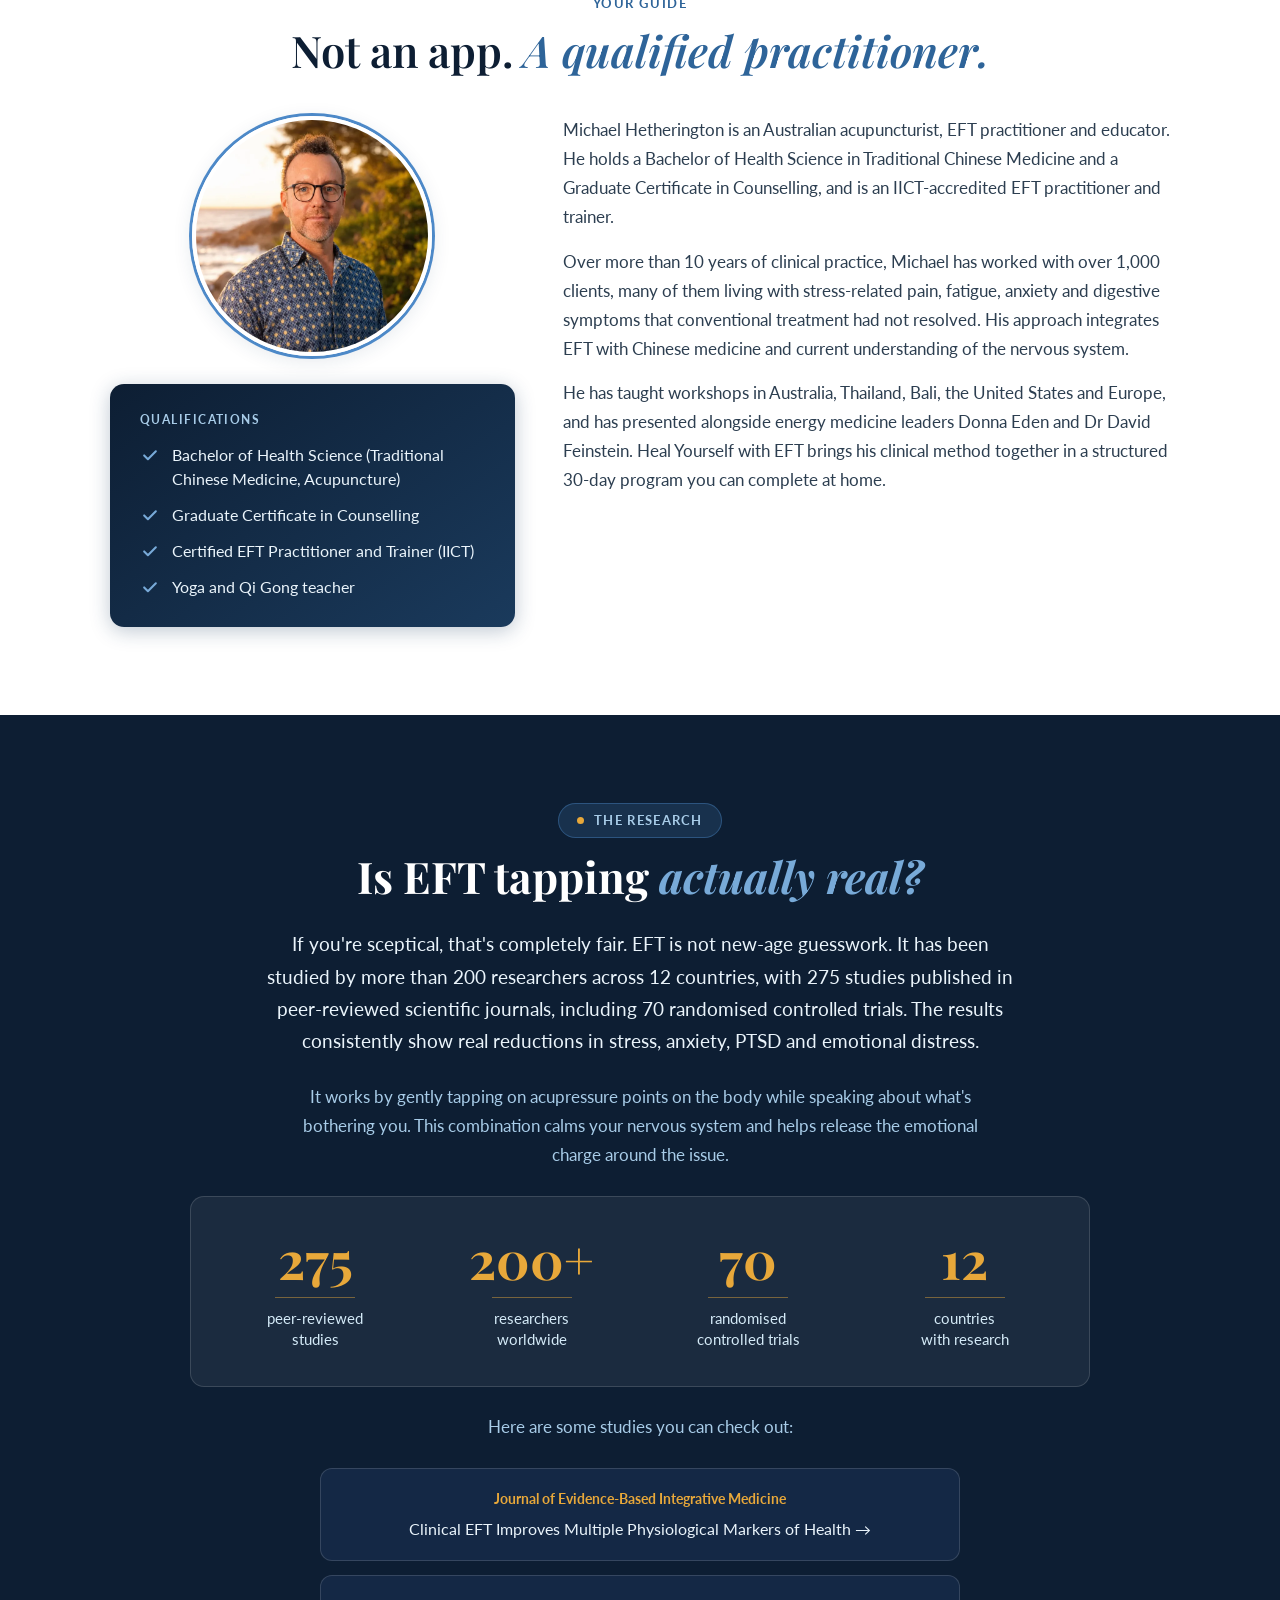
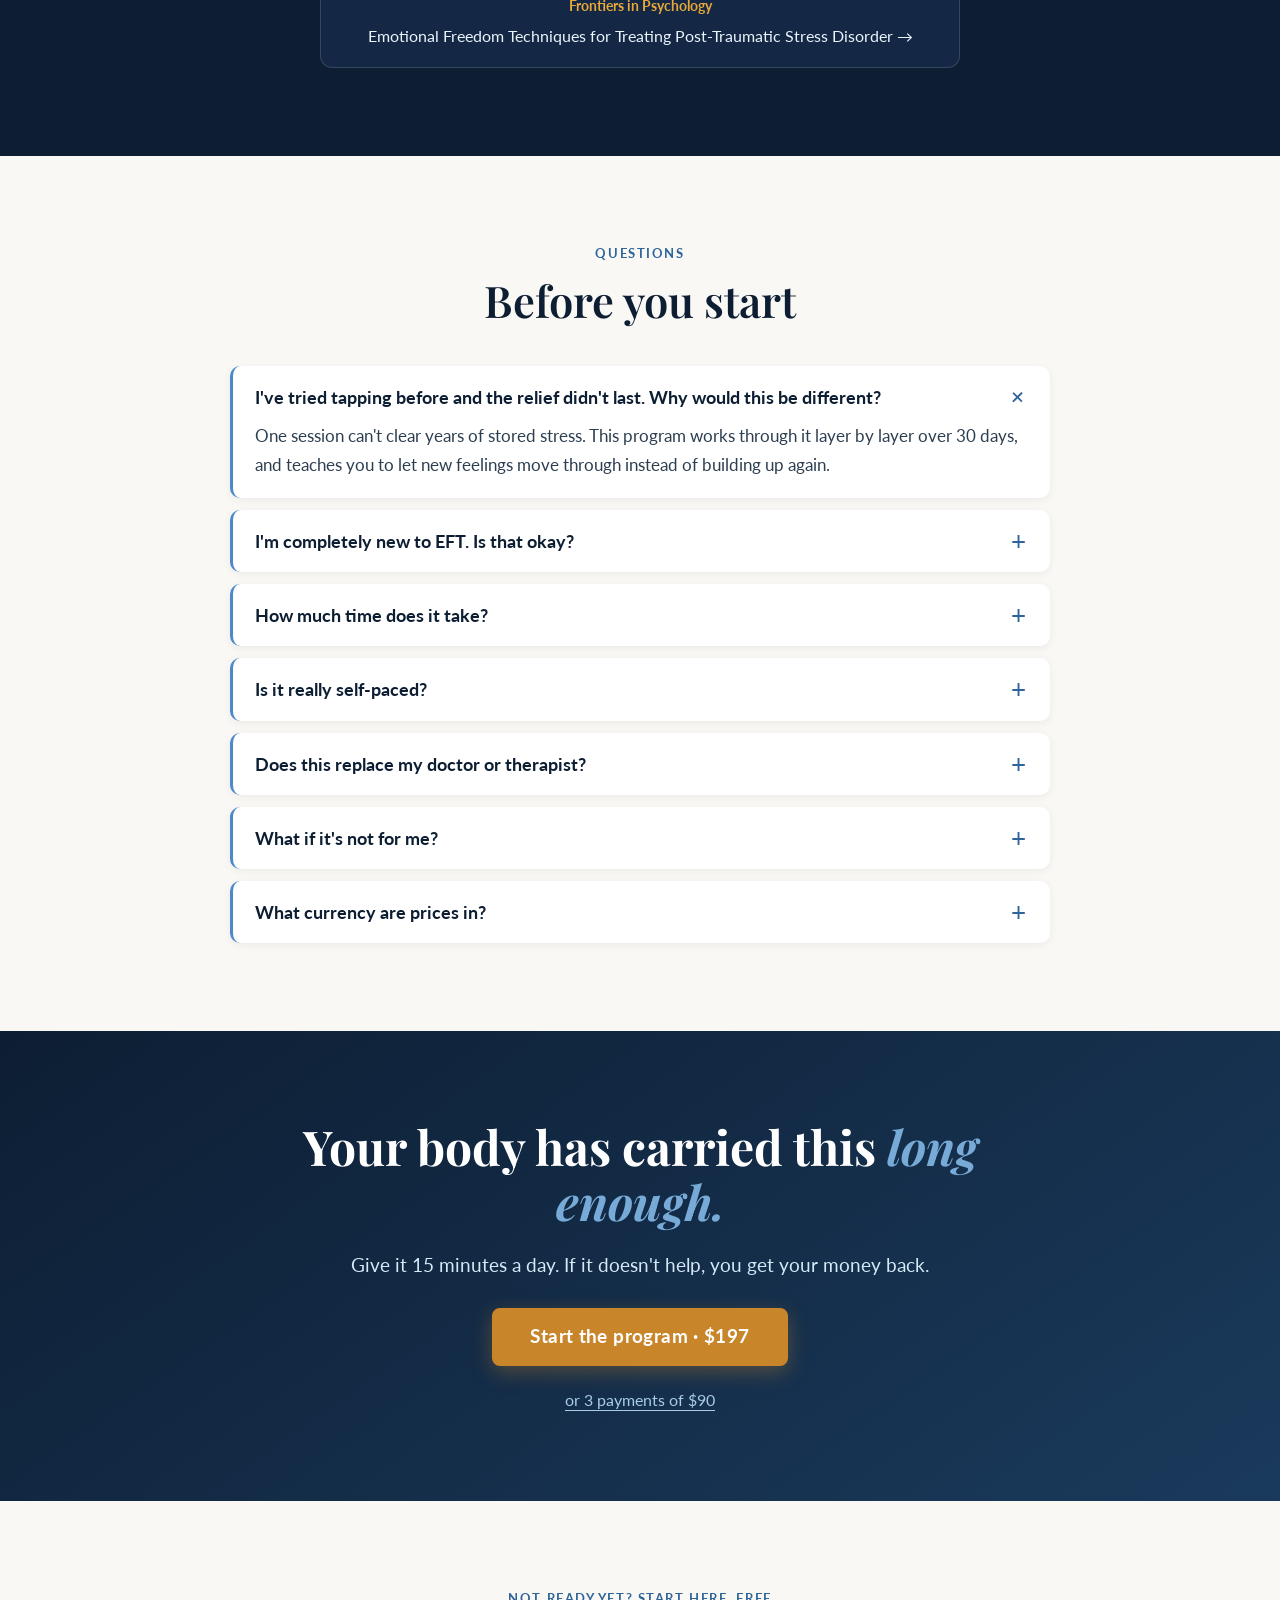
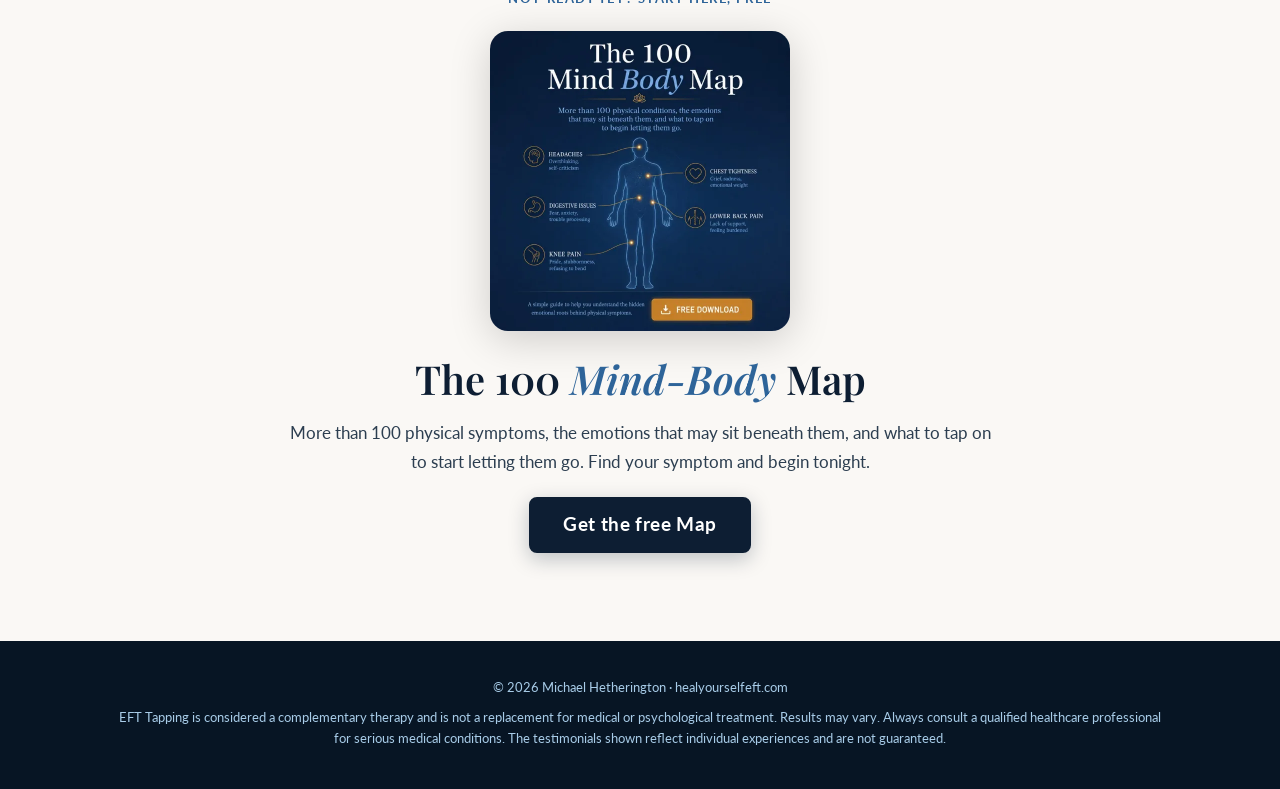
==== commit a2eb1205: "How tapping helps: add meridian image Co-Authored-By: Claude Opus 5.5 <noreply@anthropic.com>" ====
--- a/index.html
+++ b/index.html
@@ -83,7 +83,7 @@
   <link rel="preload" as="style" href="https://fonts.googleapis.com/css2?family=Playfair+Display:ital,wght@0,600;0,700;1,400;1,600;1,700&family=Lato:wght@400;700&display=swap" onload="this.onload=null;this.rel='stylesheet'" />
   <noscript><link rel="stylesheet" href="https://fonts.googleapis.com/css2?family=Playfair+Display:ital,wght@0,600;0,700;1,400;1,600;1,700&family=Lato:wght@400;700&display=swap" /></noscript>
   <link rel="preload" as="image" href="images/hero-tapping.webp" fetchpriority="high" media="(min-width: 768px)" />
-  <link rel="stylesheet" href="css/home.css?v=5" />
+  <link rel="stylesheet" href="css/home.css?v=6" />
 </head>
 <body>
 
@@ -195,11 +195,14 @@
           </li>
         </ol>
         <div class="panel grad-panel">
-          <h3>How tapping helps your body <em>let go</em></h3>
-          <p>You gently tap on acupressure points while naming what's bothering you. Research shows this can lower cortisol and calm the brain's alarm centre. Your body gets the message that it's safe, and the charge starts to release.</p>
-          <p>Most tapping courses stop at anxiety. This one is built on Chinese medicine, so it works with the body as well as the mind.</p>
-          <a href="#pricing" class="btn" data-cta="how">Start the program</a>
-          <span class="panel__caption">15 minutes a day · Start tonight</span>
+          <img src="images/meridians-body.jpg" alt="Human figure glowing with golden acupressure points and meridian lines" width="900" height="900" loading="lazy" decoding="async" class="panel__img" />
+          <div class="panel__copy">
+            <h3>How tapping helps your body <em>let go</em></h3>
+            <p>You gently tap on acupressure points while naming what's bothering you. Research shows this can lower cortisol and calm the brain's alarm centre. Your body gets the message that it's safe, and the charge starts to release.</p>
+            <p>Most tapping courses stop at anxiety. This one is built on Chinese medicine, so it works with the body as well as the mind.</p>
+            <a href="#pricing" class="btn" data-cta="how">Start the program</a>
+            <span class="panel__caption">15 minutes a day · Start tonight</span>
+          </div>
         </div>
       </div>
     </section>
--- a/css/home.css
+++ b/css/home.css
@@ -196,7 +196,10 @@
 .steps { display: grid; grid-template-columns: repeat(3, minmax(0, 1fr)); gap: 20px; }
 .step { display: flex; flex-direction: column; align-items: center; text-align: center; gap: 10px; padding: 32px 28px; }
 .step__num { width: 48px; height: 48px; border-radius: 50%; background: var(--blue-25); display: flex; align-items: center; justify-content: center; font-family: var(--font-heading); font-weight: 700; font-size: 22px; color: var(--blue-300); }
-.panel { display: flex; flex-direction: column; align-items: center; text-align: center; gap: 16px; border-radius: 14px; padding: 46px 40px; box-shadow: var(--shadow-blue); }
+/* Meridian image beside the copy; wraps to stacked when there is no room for both */
+.panel { display: flex; flex-wrap: wrap; align-items: center; gap: 36px 44px; border-radius: 14px; padding: 40px; box-shadow: var(--shadow-blue); }
+.panel__img { flex: 1 1 300px; min-width: 0; max-width: 420px; width: 100%; aspect-ratio: 1 / 1; object-fit: cover; border-radius: 12px; border: 1px solid rgba(255, 255, 255, .14); box-shadow: 0 8px 40px rgba(0, 0, 0, .35); margin: 0 auto; }
+.panel__copy { flex: 1 1 380px; min-width: 0; display: flex; flex-direction: column; align-items: center; text-align: center; gap: 16px; }
 .panel h3 { font-size: clamp(26px, 2.6vw, 34px); line-height: 1.2; }
 .panel p { max-width: 760px; }
 .panel .btn { margin-top: 8px; }
@@ -411,7 +414,9 @@
 
   .step { padding: 20px 18px; gap: 6px; }
   .step__num { width: 42px; height: 42px; font-size: 20px; }
-  .panel { padding: 30px 20px; gap: 14px; }
+  .panel { padding: 30px 20px; gap: 24px; }
+  .panel__img { max-width: 360px; }
+  .panel__copy { gap: 14px; }
   .panel .btn { width: 100%; }
 
   .videos { grid-template-columns: minmax(0, 1fr); gap: 18px; }
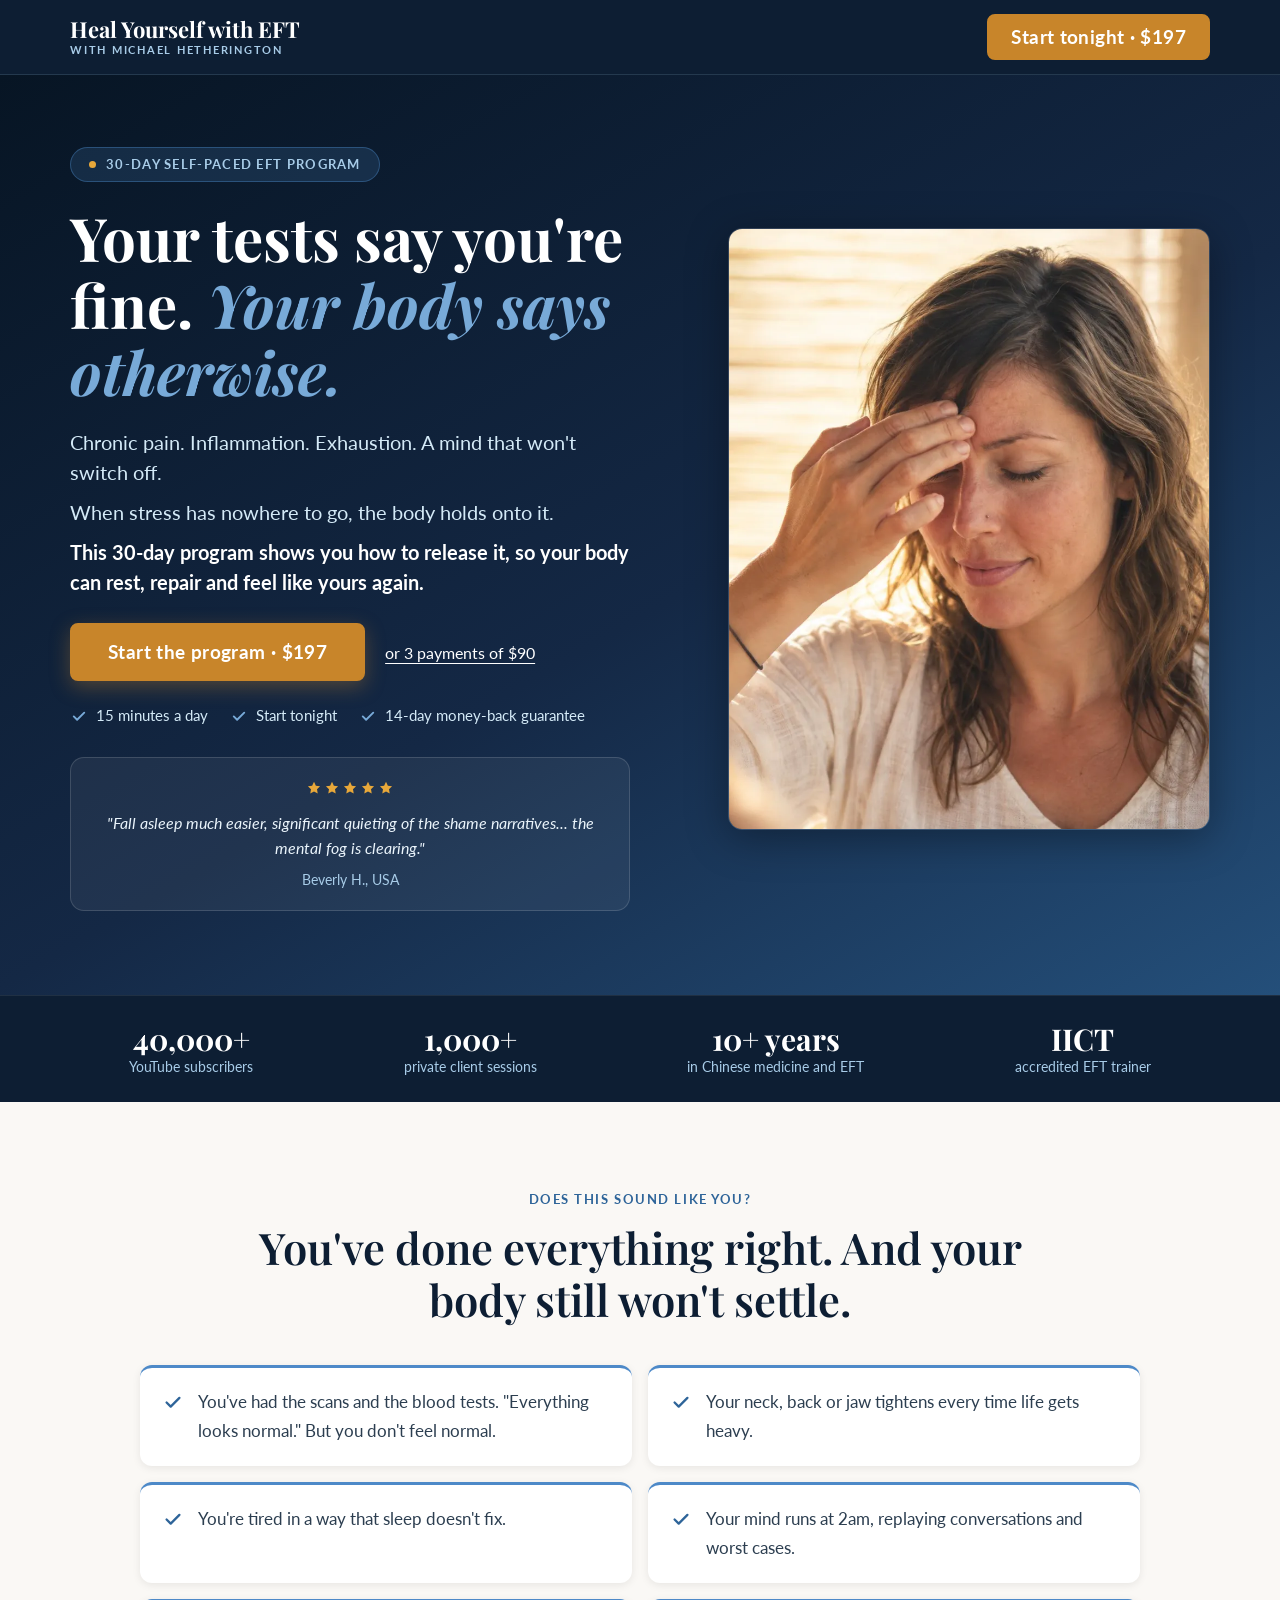
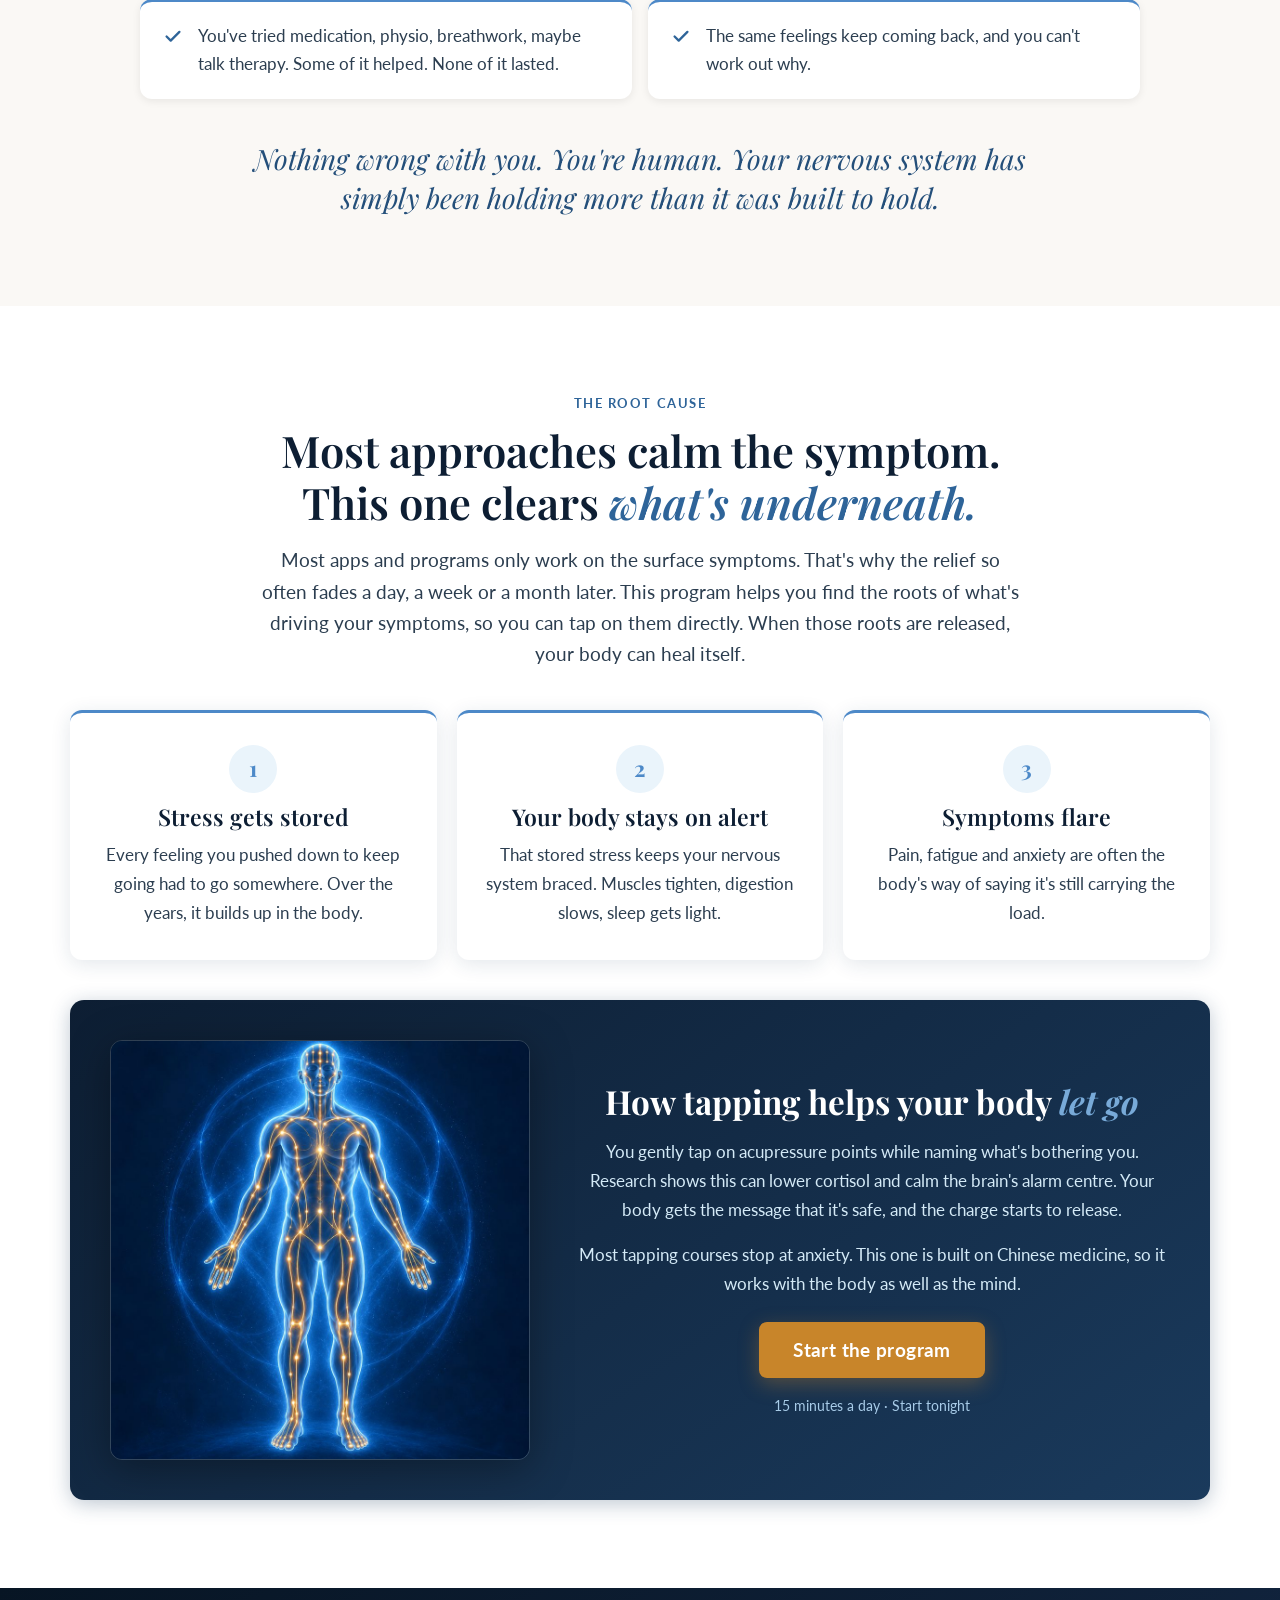
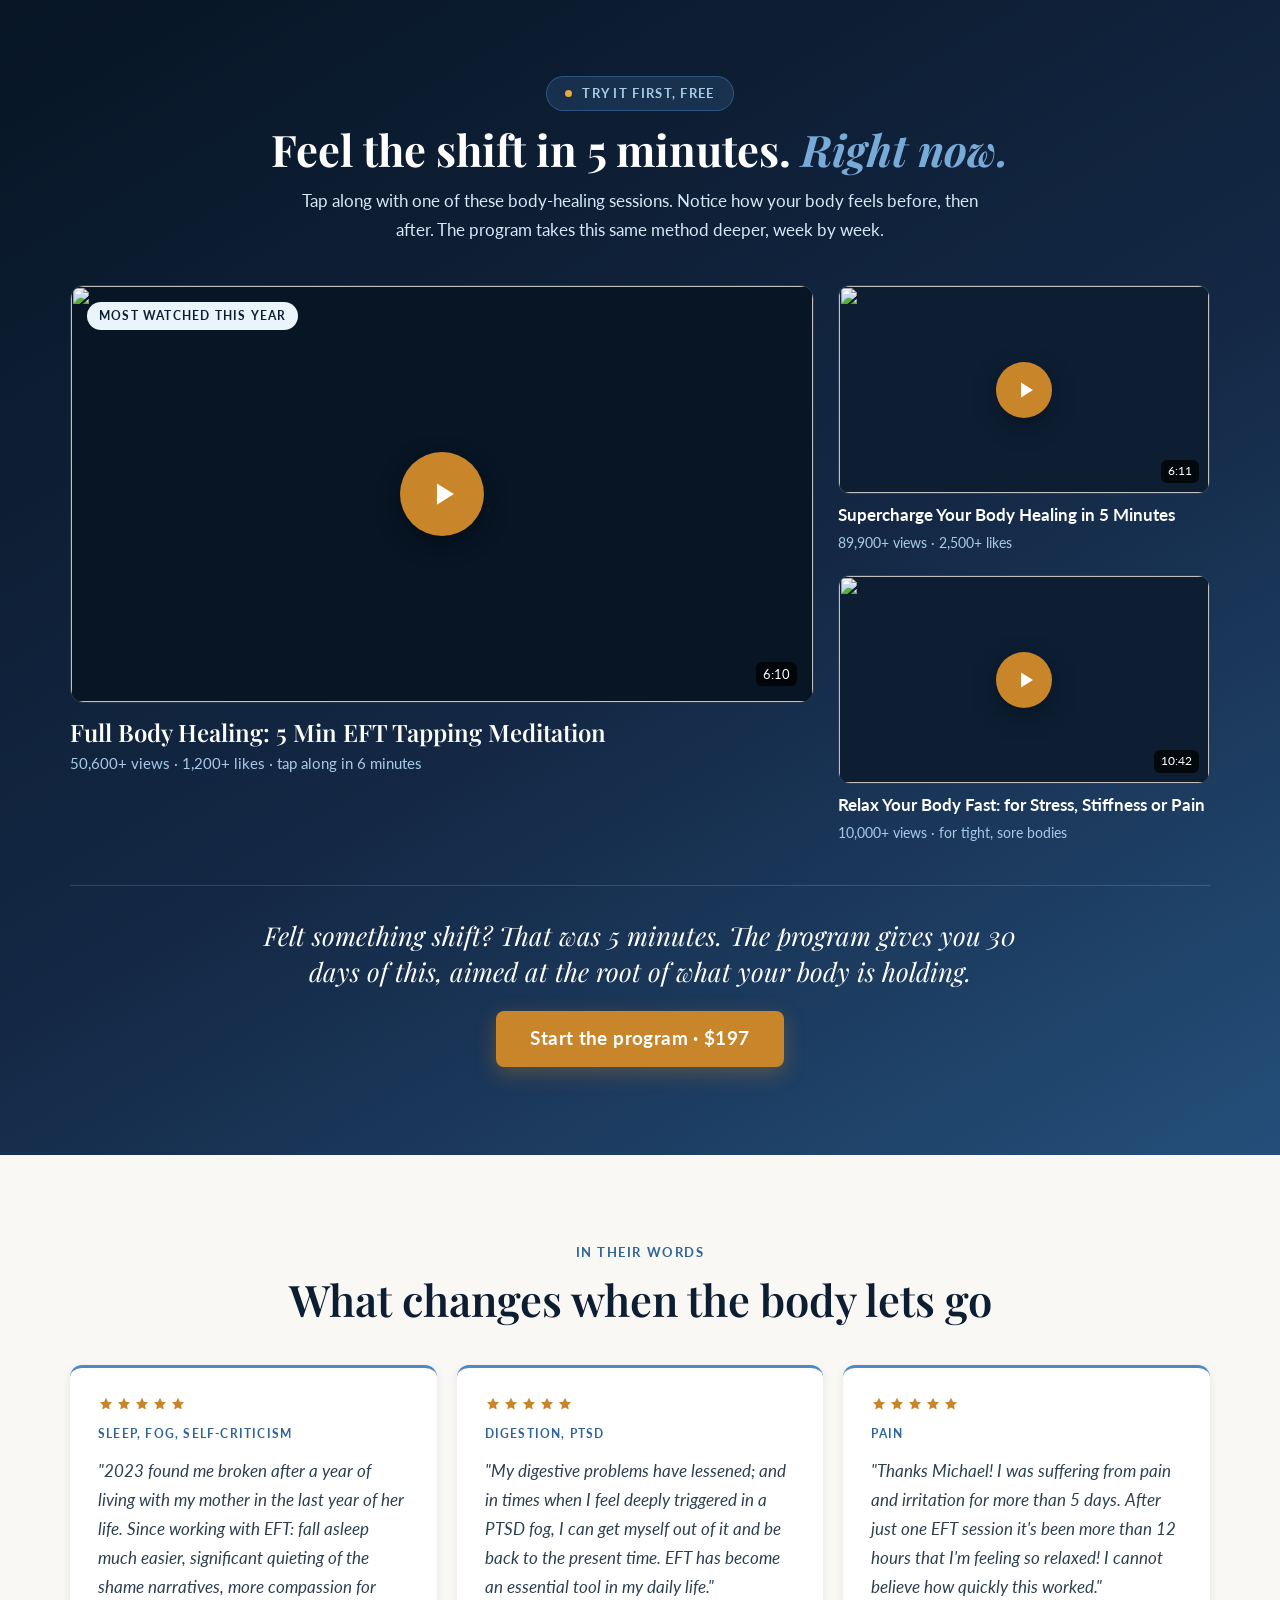
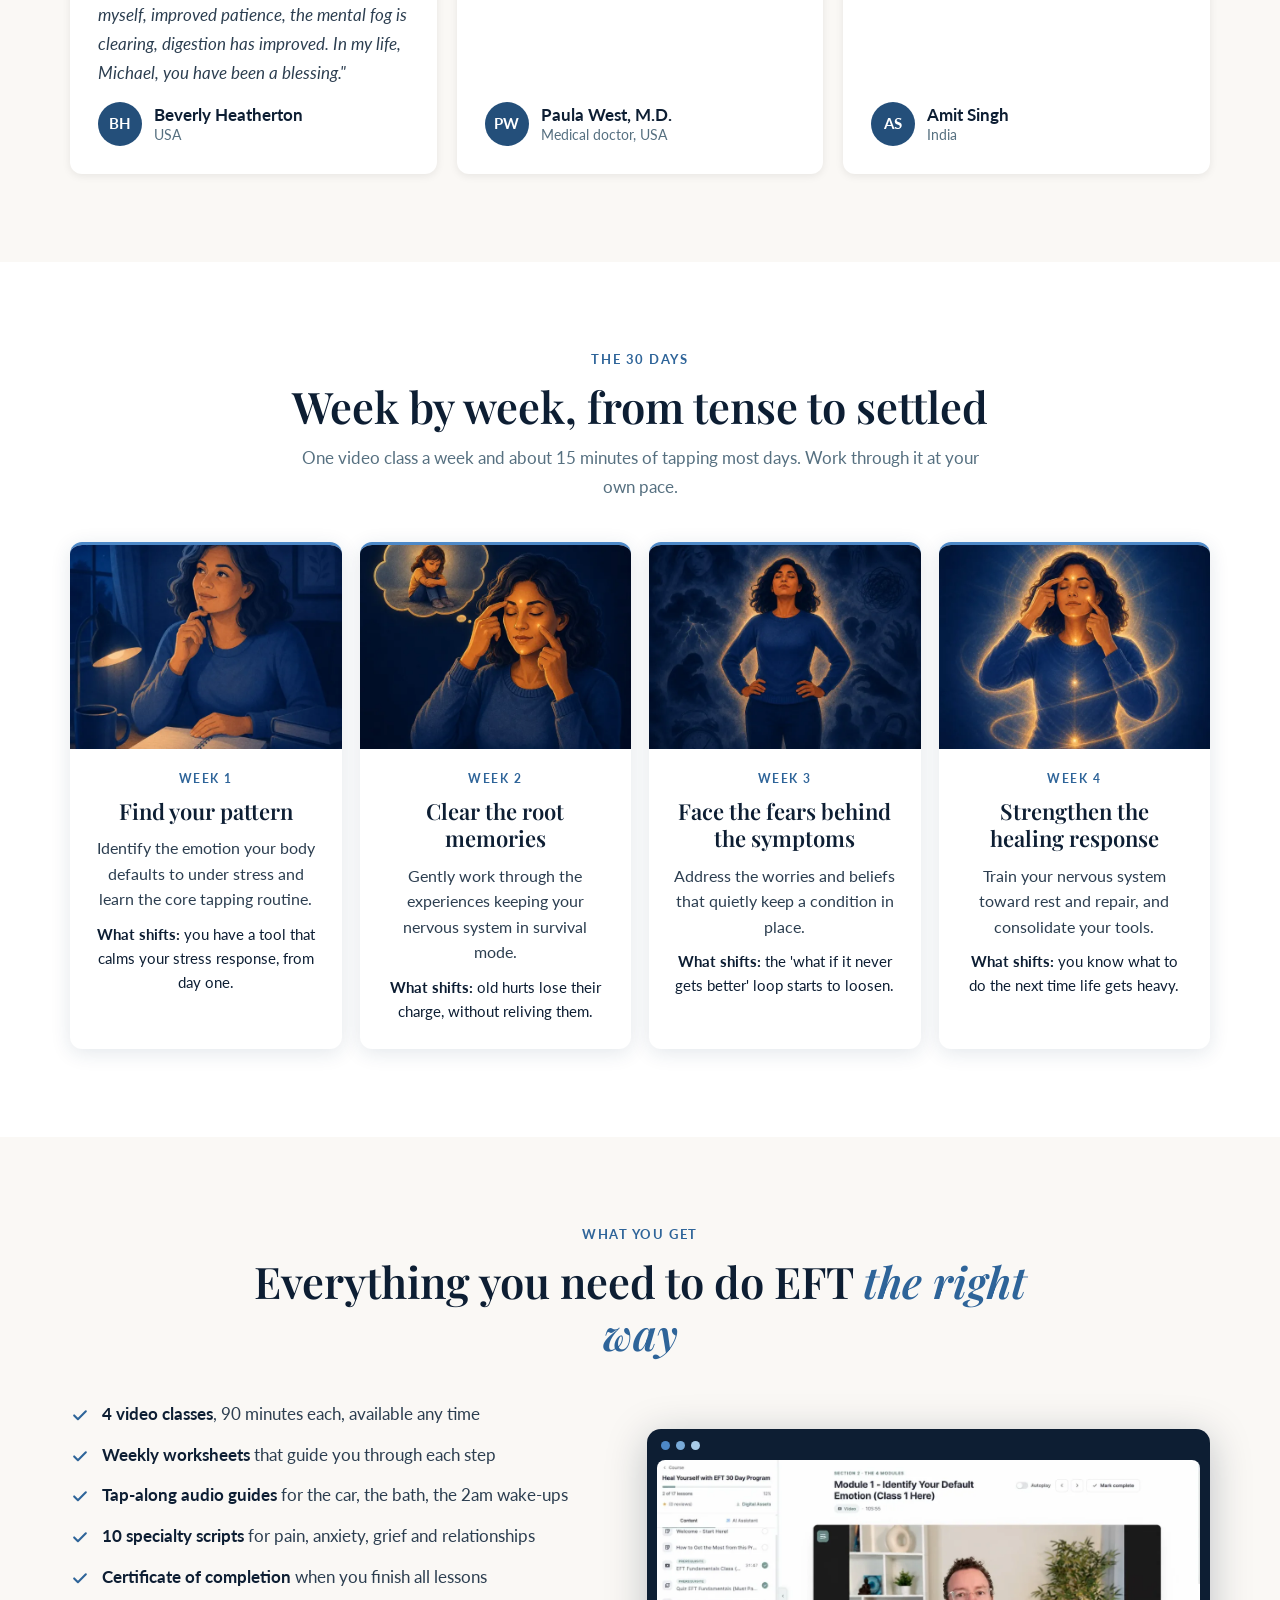
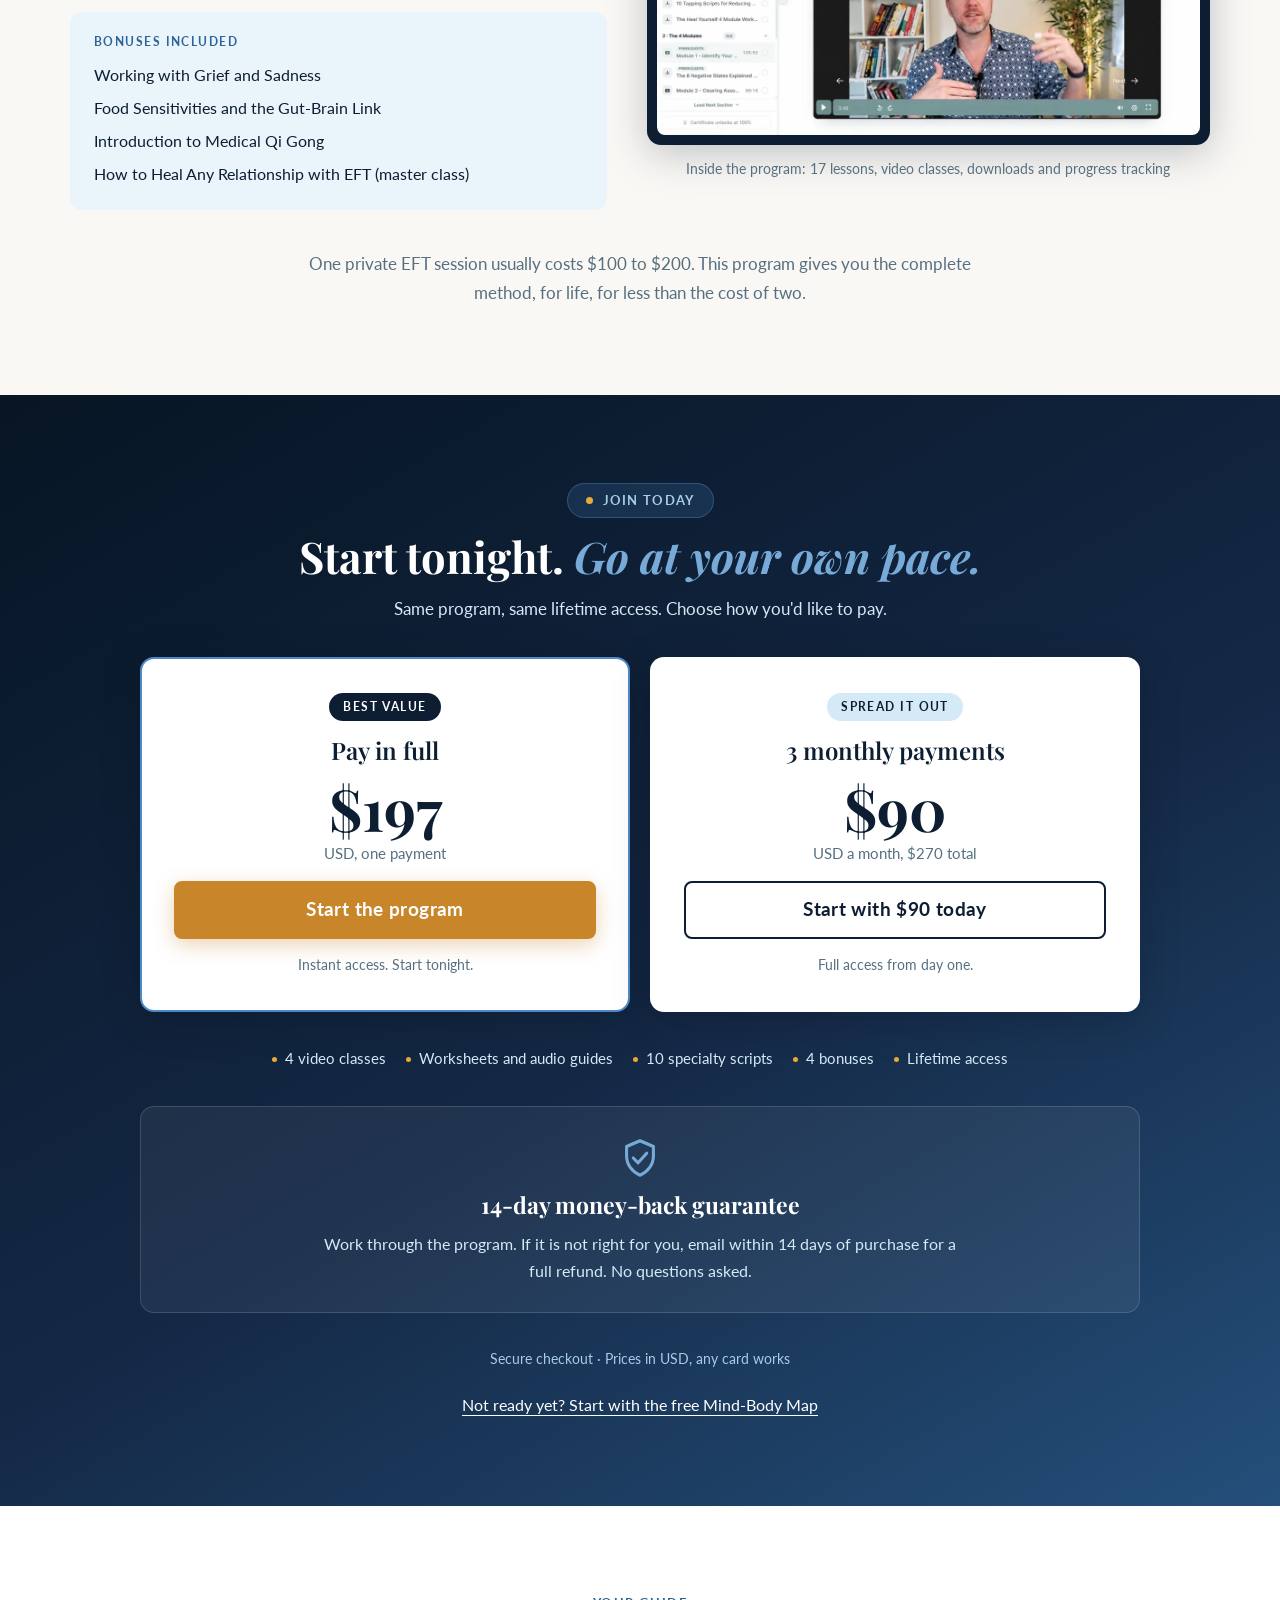
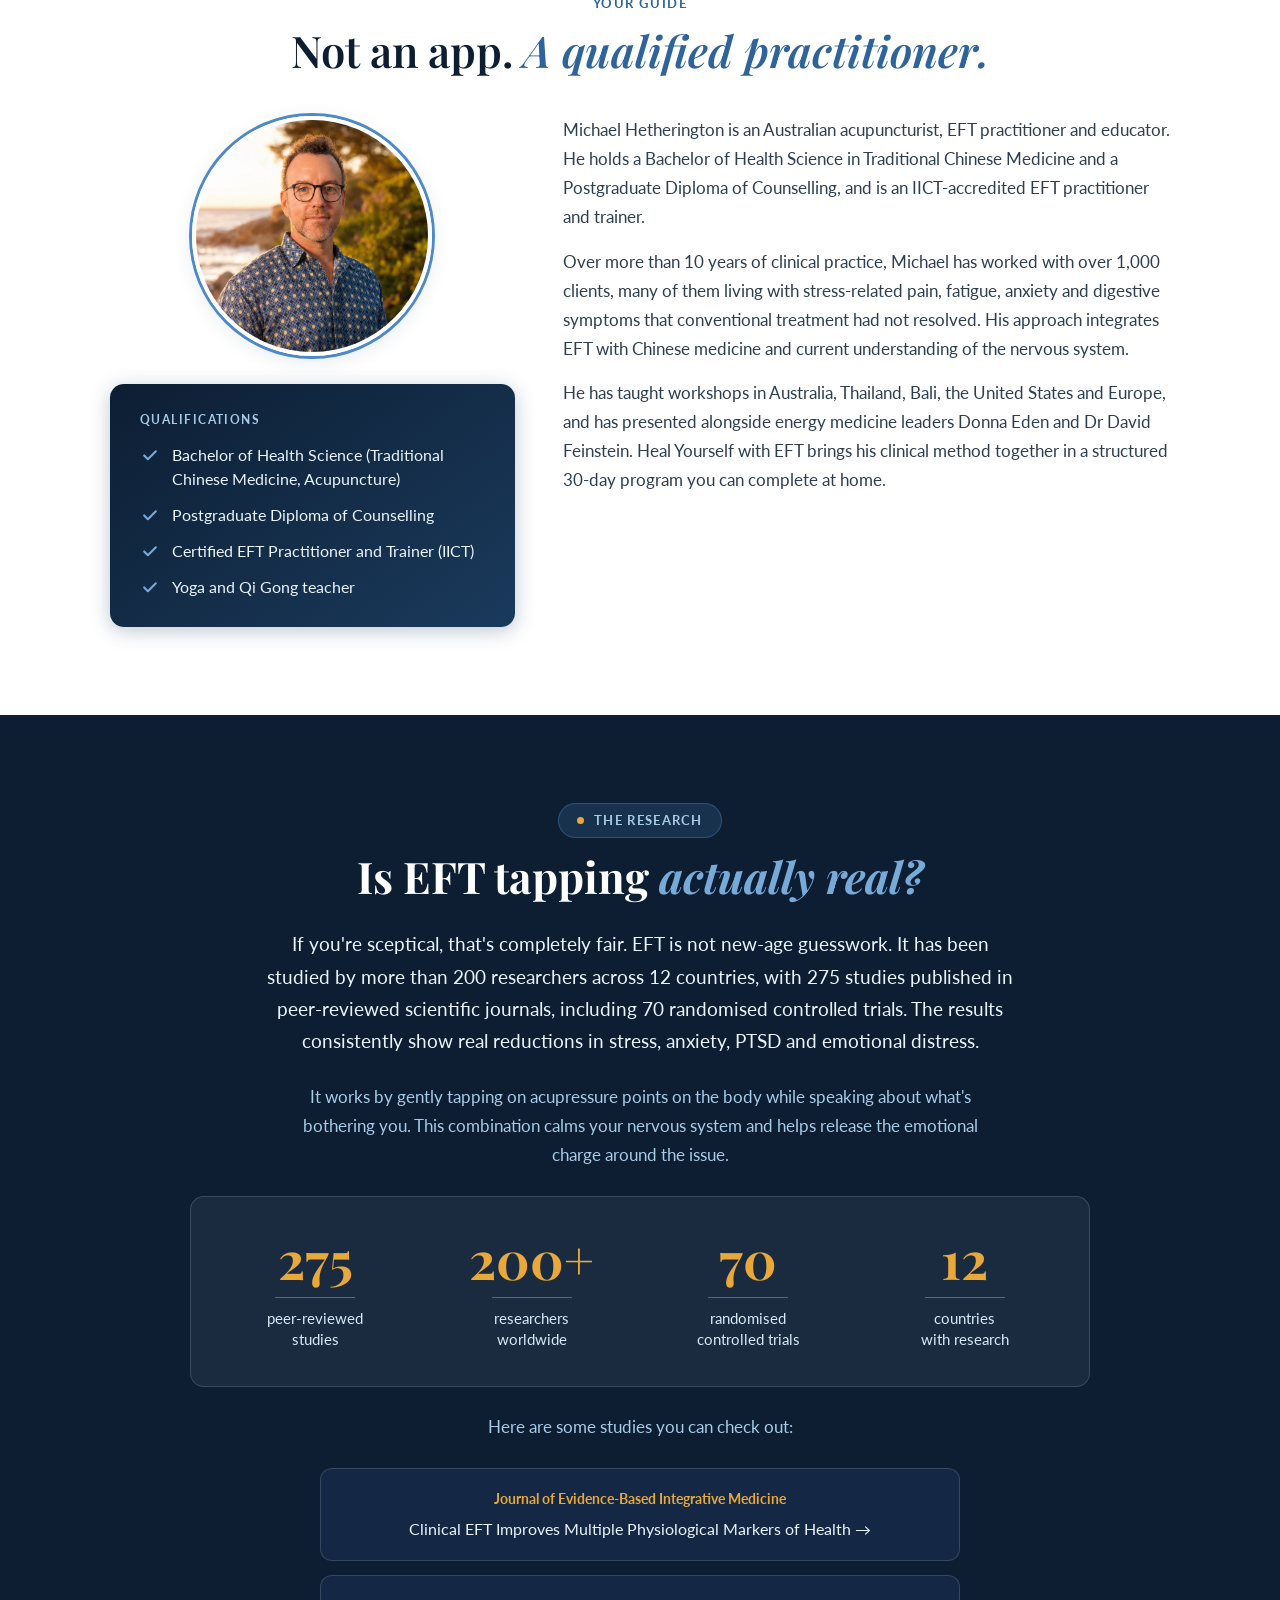
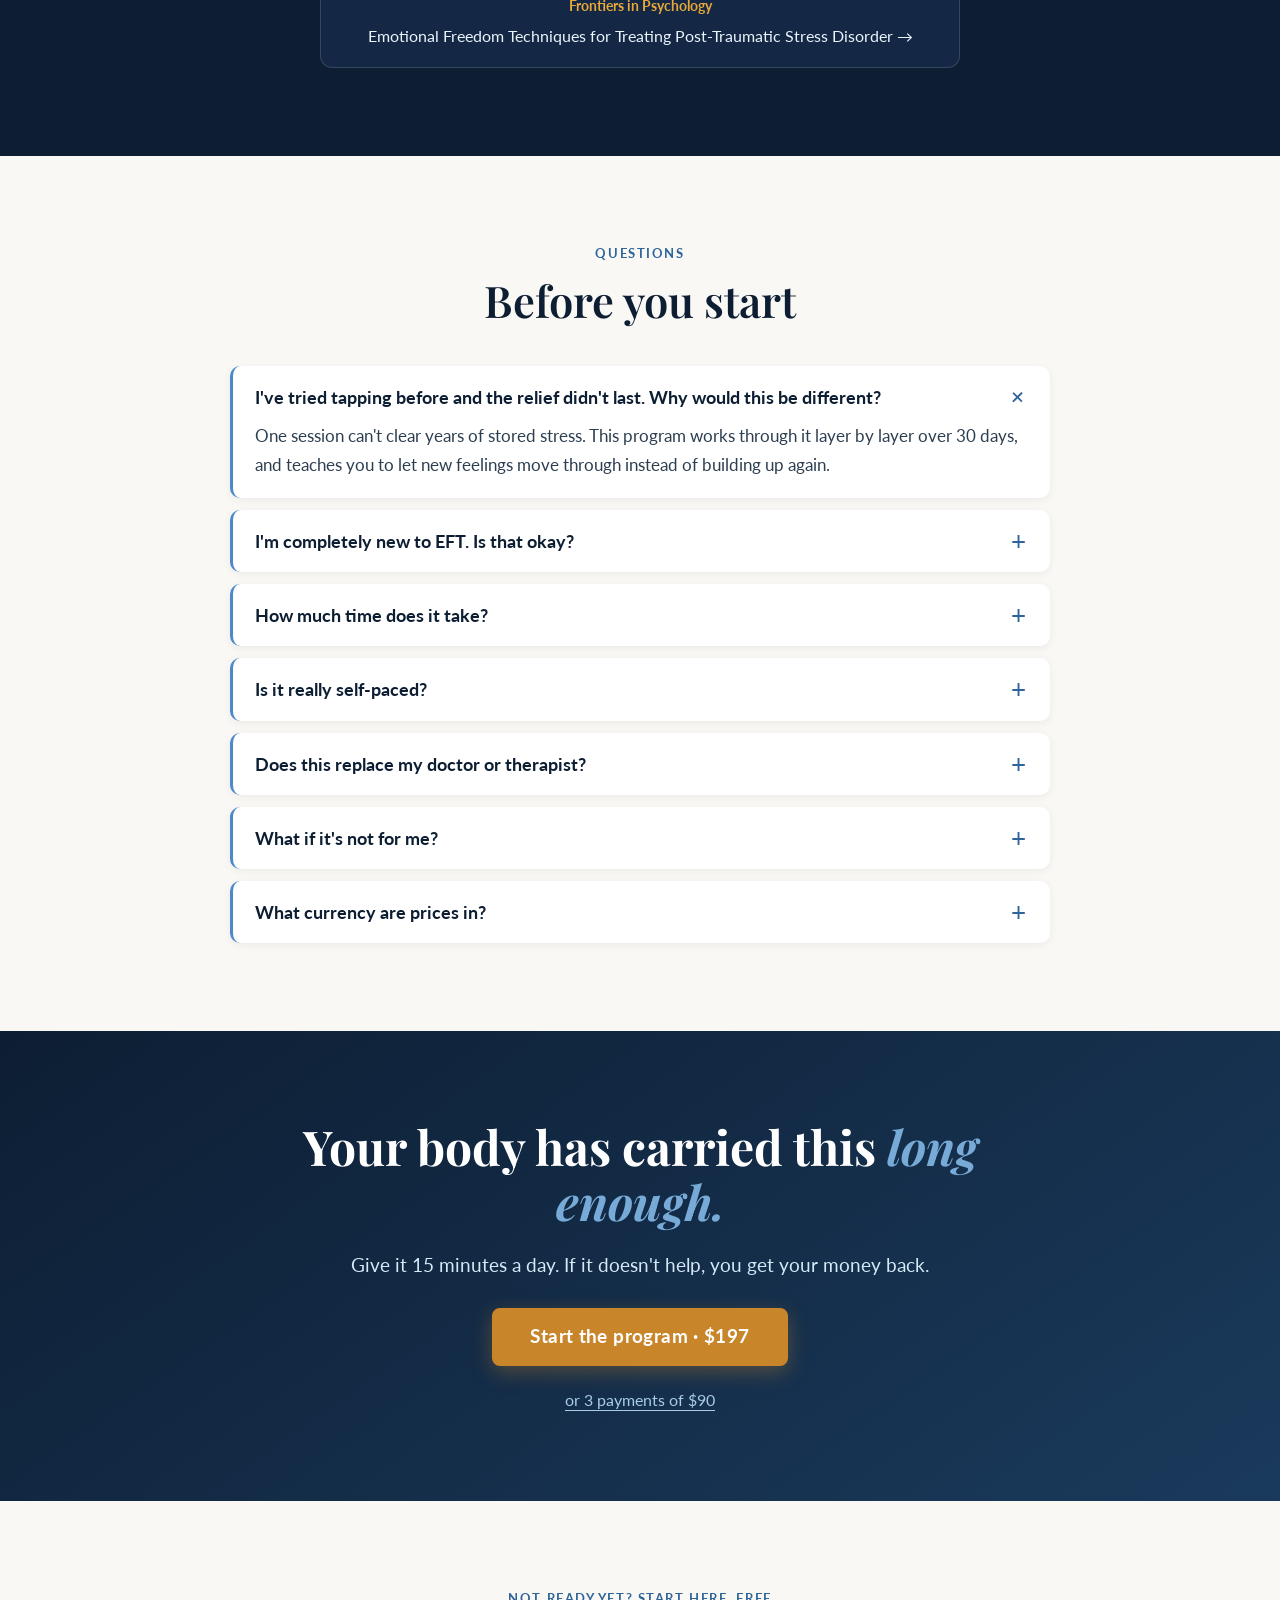
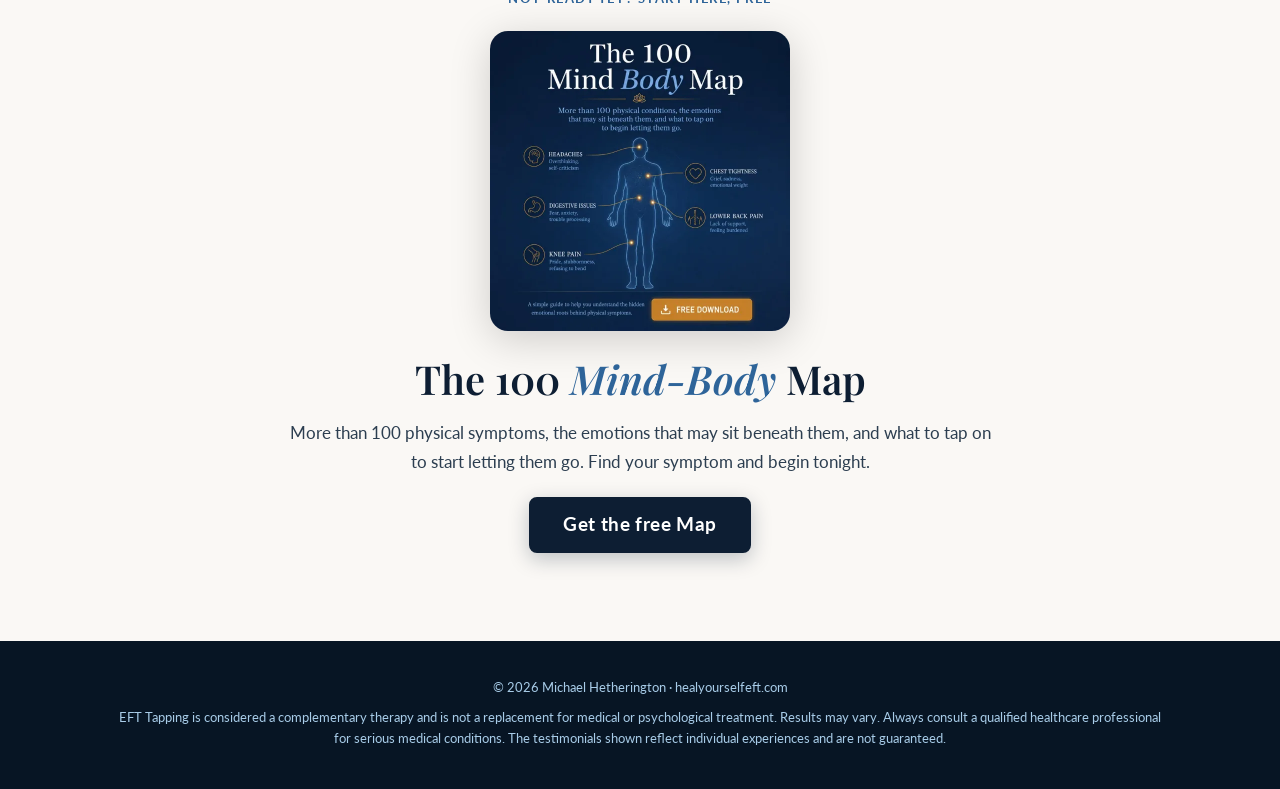
==== commit b6e462c3: "Bio: Postgraduate Diploma of Counselling Co-Authored-By: Claude Opus 5.5 <noreply@anthropic.com>" ====
--- a/index.html
+++ b/index.html
@@ -433,7 +433,7 @@
         <div class="about">
           <img src="images/michael-about.webp" width="760" height="760" alt="Michael Hetherington, acupuncturist and EFT trainer" class="about__photo" loading="lazy" decoding="async" />
           <div class="about__copy">
-            <p>Michael Hetherington is an Australian acupuncturist, EFT practitioner and educator. He holds a Bachelor of Health Science in Traditional Chinese Medicine and a Graduate Certificate in Counselling, and is an IICT-accredited EFT practitioner and trainer.</p>
+            <p>Michael Hetherington is an Australian acupuncturist, EFT practitioner and educator. He holds a Bachelor of Health Science in Traditional Chinese Medicine and a Postgraduate Diploma of Counselling, and is an IICT-accredited EFT practitioner and trainer.</p>
             <p>Over more than 10 years of clinical practice, Michael has worked with over 1,000 clients, many of them living with stress-related pain, fatigue, anxiety and digestive symptoms that conventional treatment had not resolved. His approach integrates EFT with Chinese medicine and current understanding of the nervous system.</p>
             <p>He has taught workshops in Australia, Thailand, Bali, the United States and Europe, and has presented alongside energy medicine leaders Donna Eden and Dr David Feinstein. Heal Yourself with EFT brings his clinical method together in a structured 30-day program you can complete at home.</p>
           </div>
@@ -441,7 +441,7 @@
             <span class="label label--light">Qualifications</span>
             <ul>
               <li><svg class="ico" aria-hidden="true"><use href="#i-check"/></svg>Bachelor of Health Science (Traditional Chinese Medicine, Acupuncture)</li>
-              <li><svg class="ico" aria-hidden="true"><use href="#i-check"/></svg>Graduate Certificate in Counselling</li>
+              <li><svg class="ico" aria-hidden="true"><use href="#i-check"/></svg>Postgraduate Diploma of Counselling</li>
               <li><svg class="ico" aria-hidden="true"><use href="#i-check"/></svg>Certified EFT Practitioner and Trainer (IICT)</li>
               <li><svg class="ico" aria-hidden="true"><use href="#i-check"/></svg>Yoga and Qi Gong teacher</li>
             </ul>
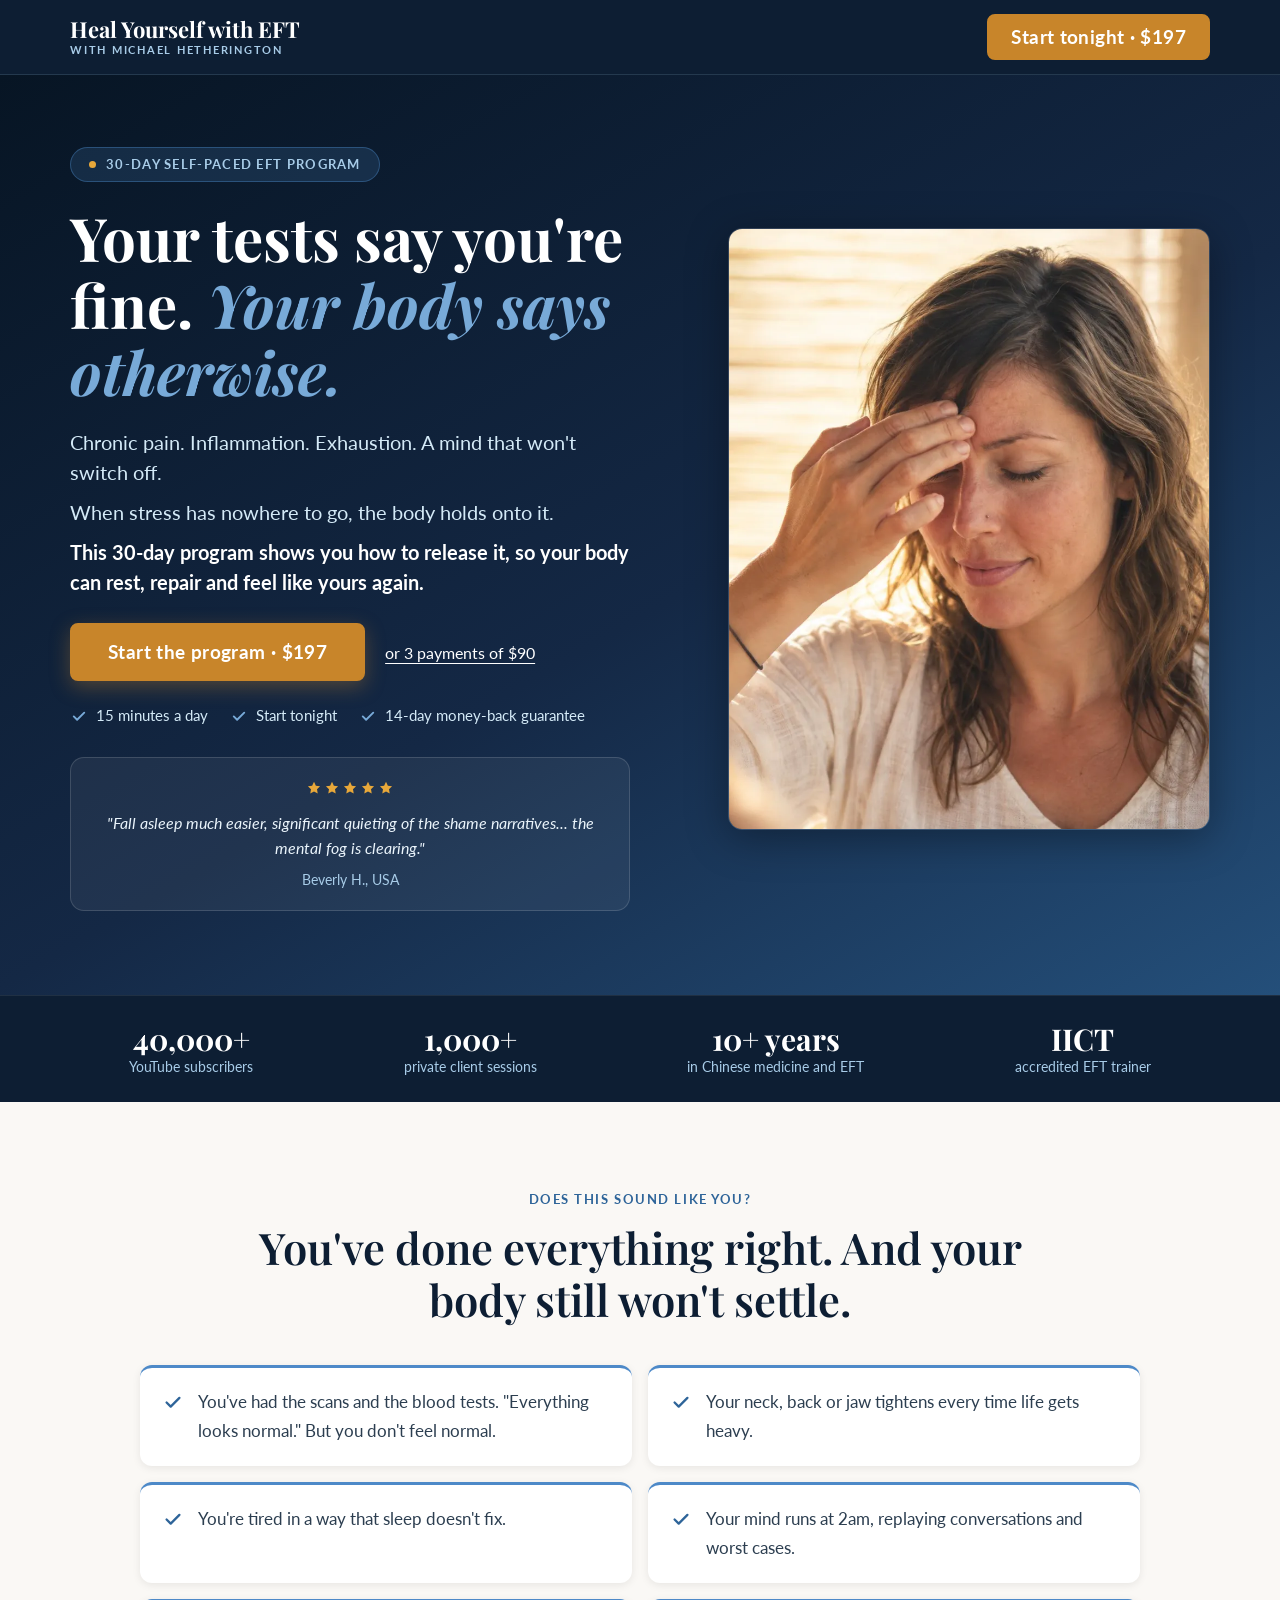
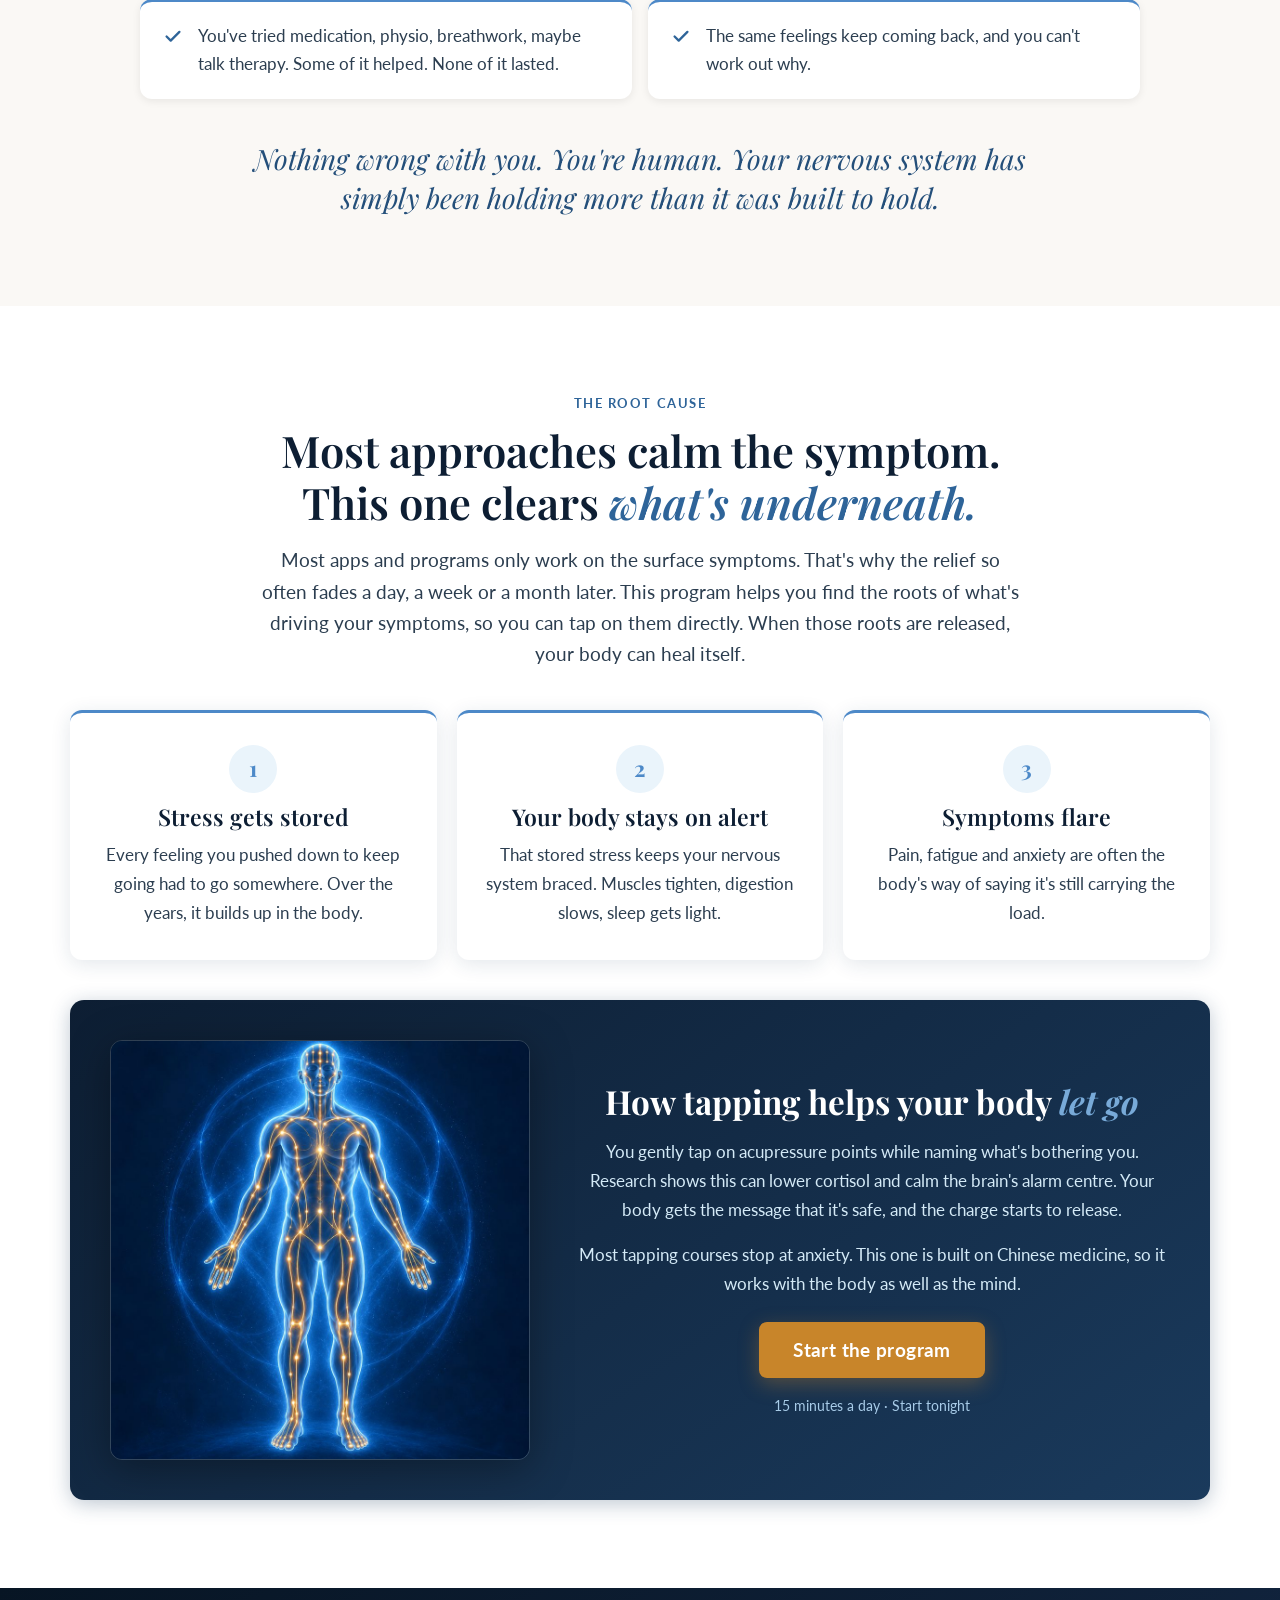
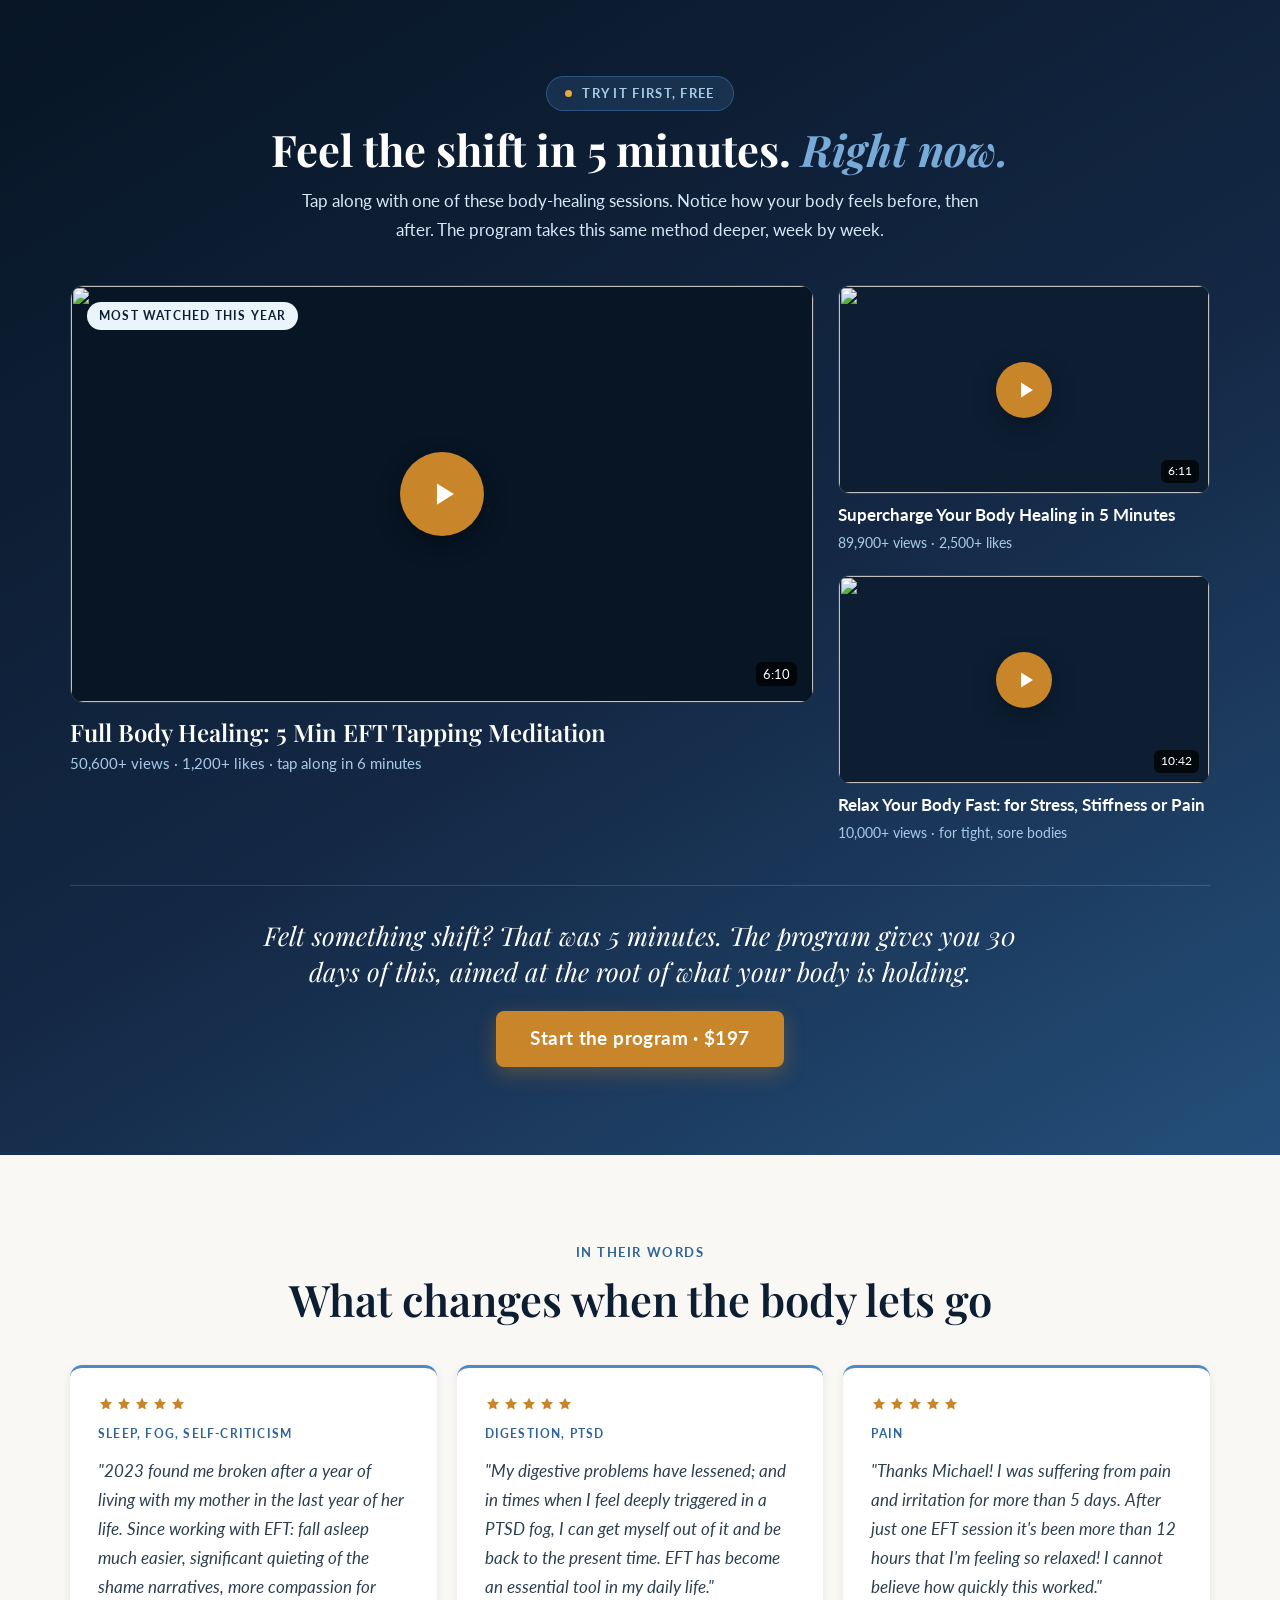
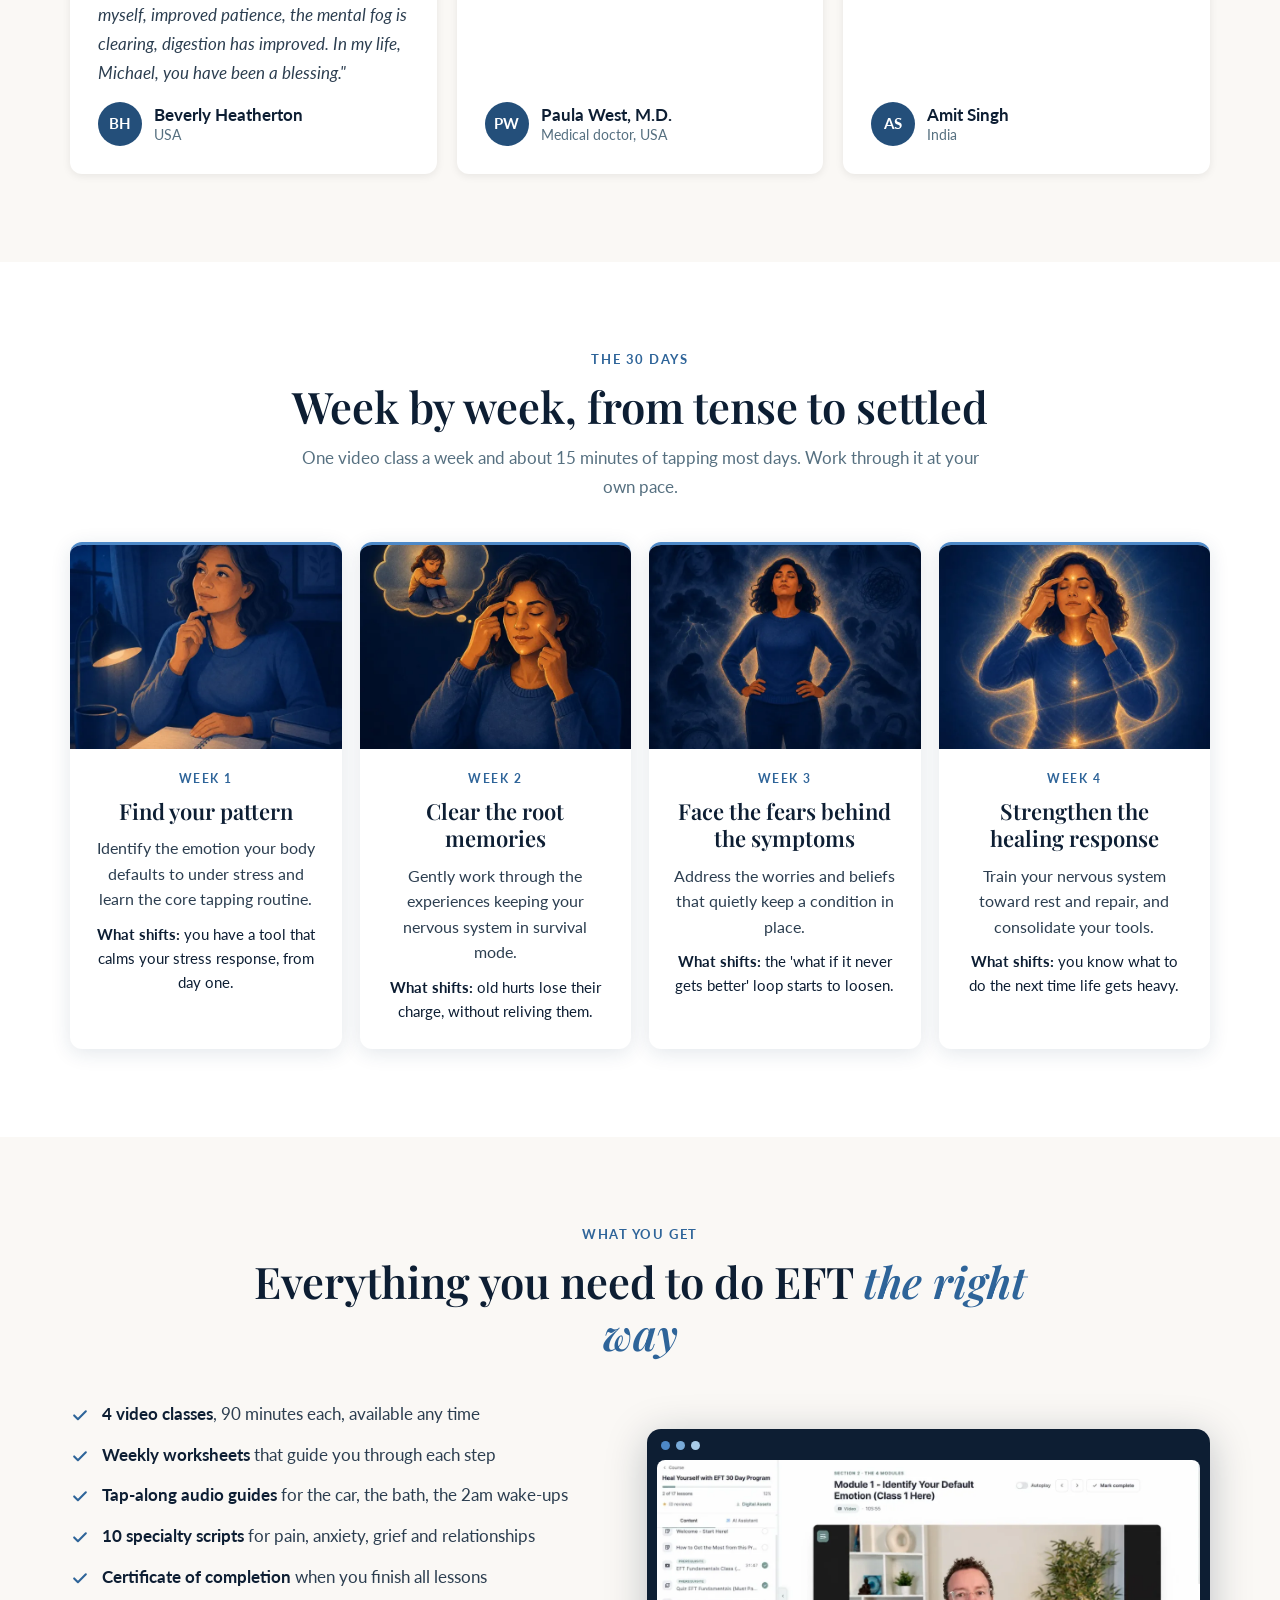
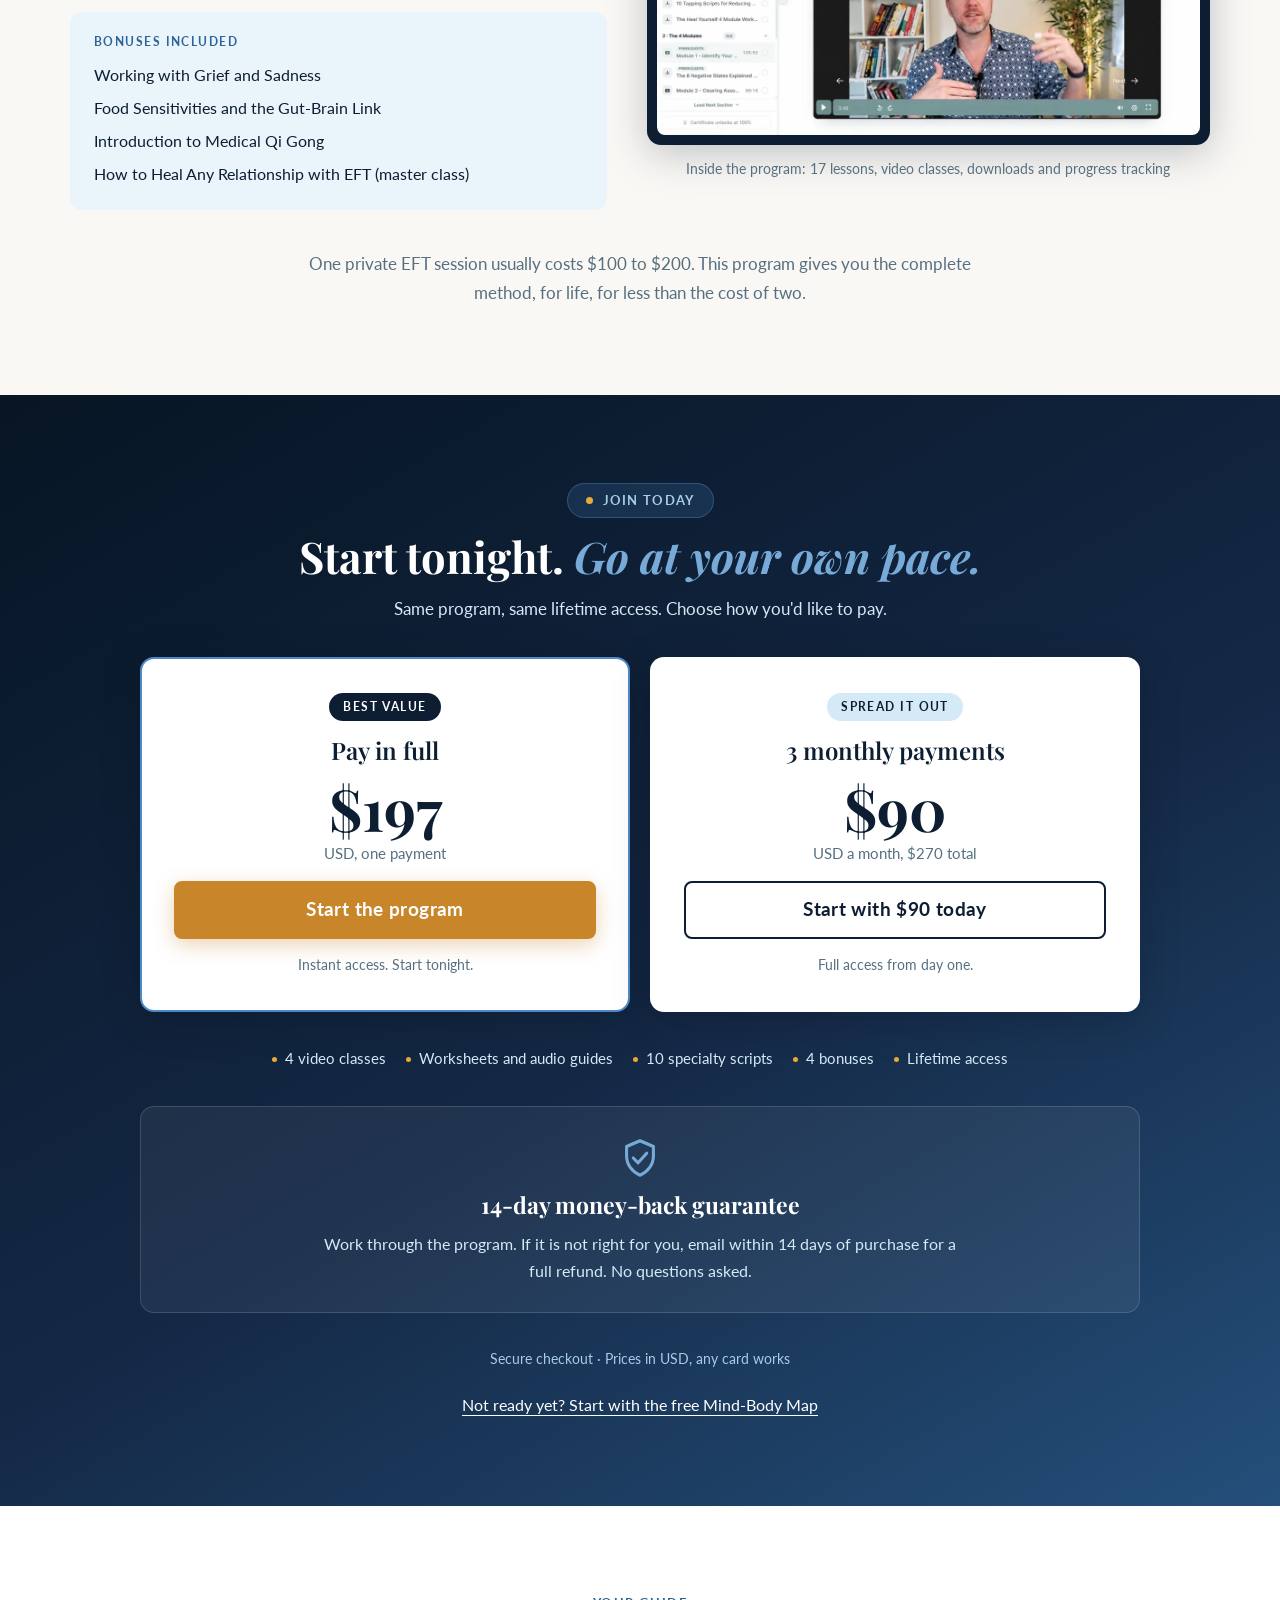
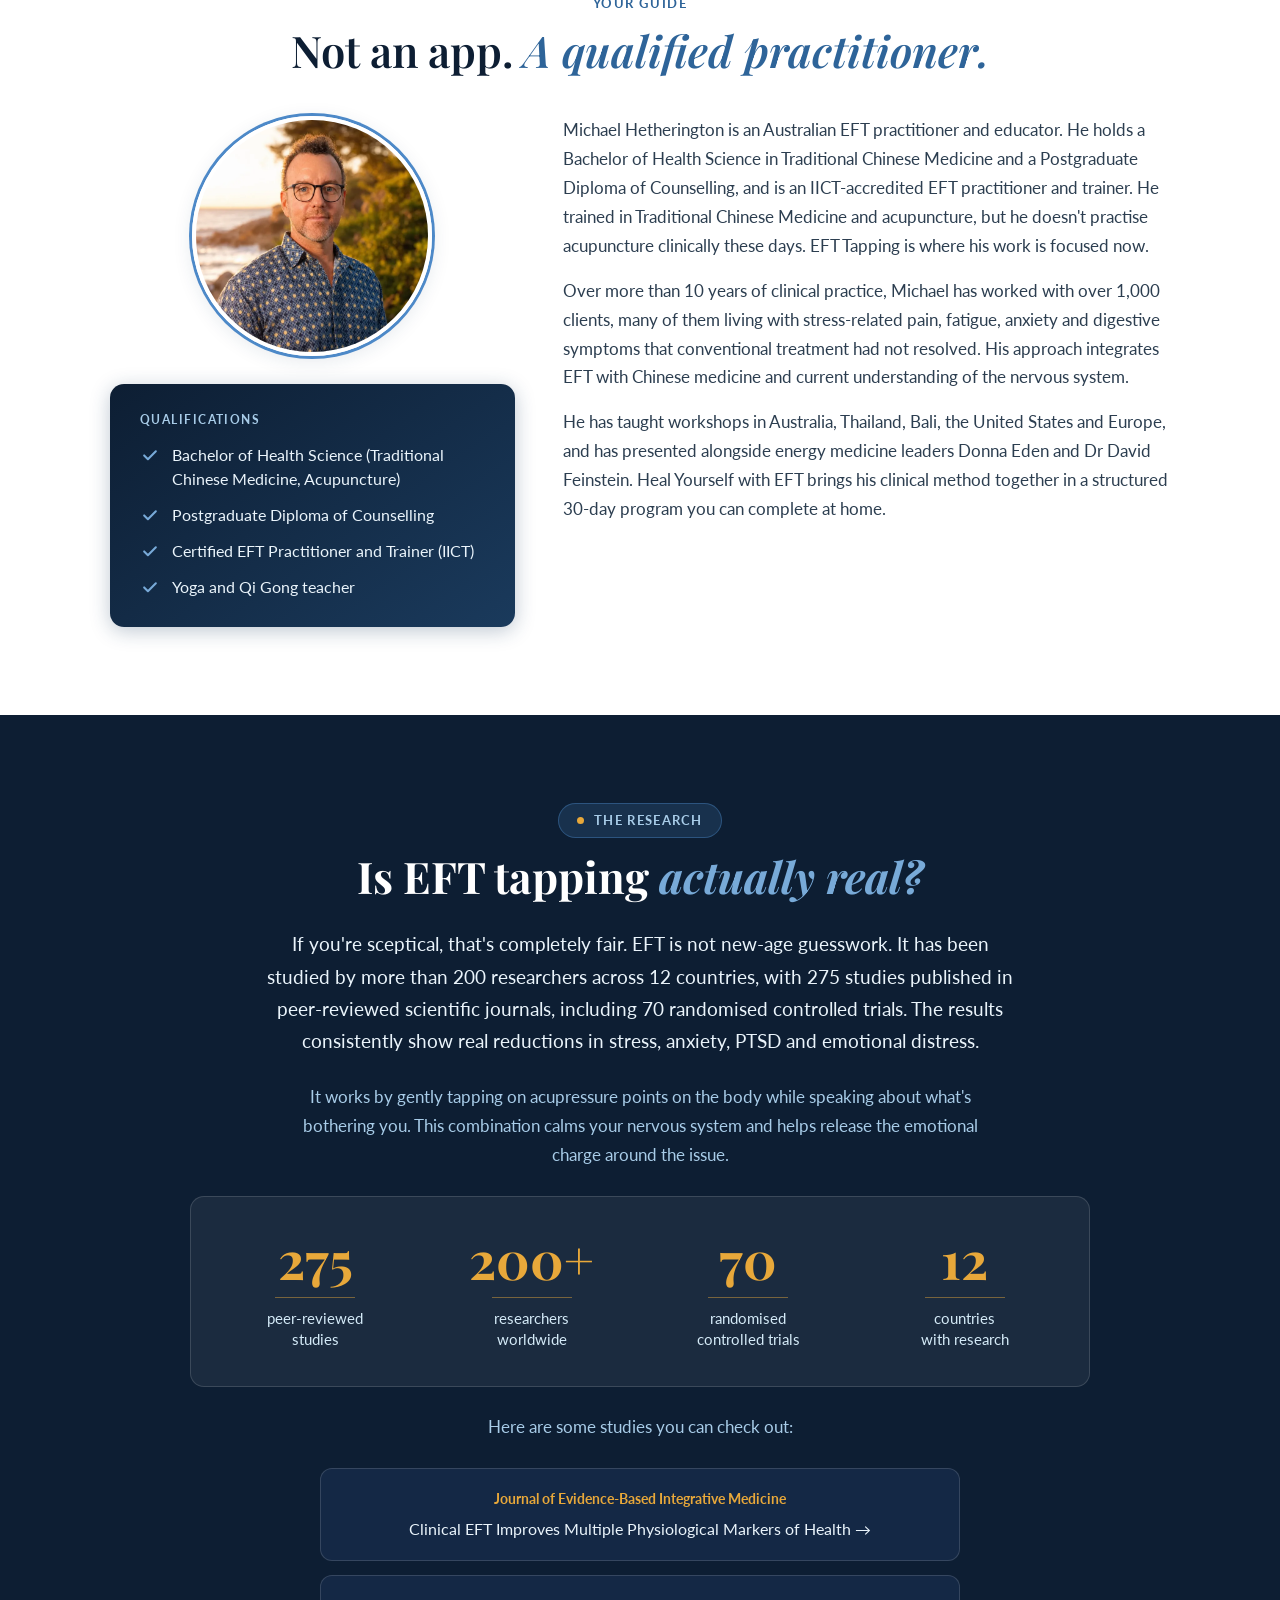
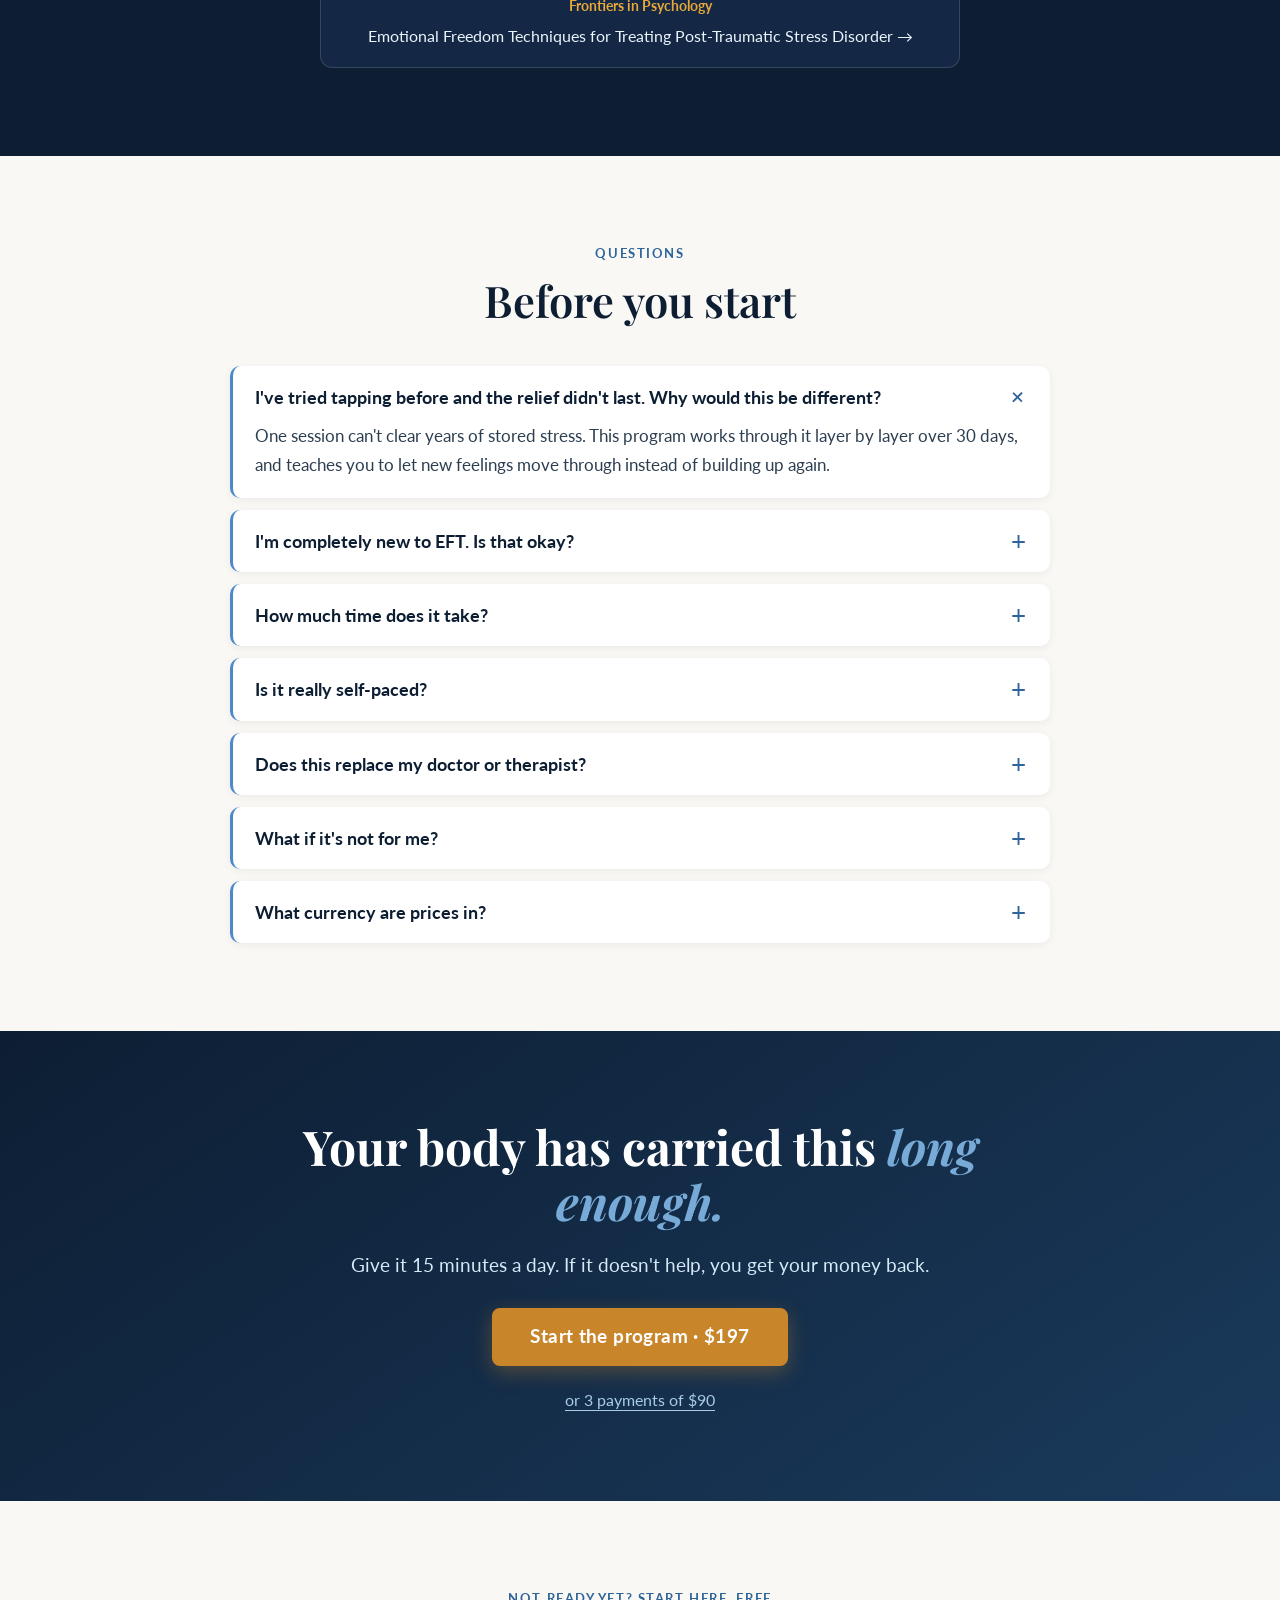
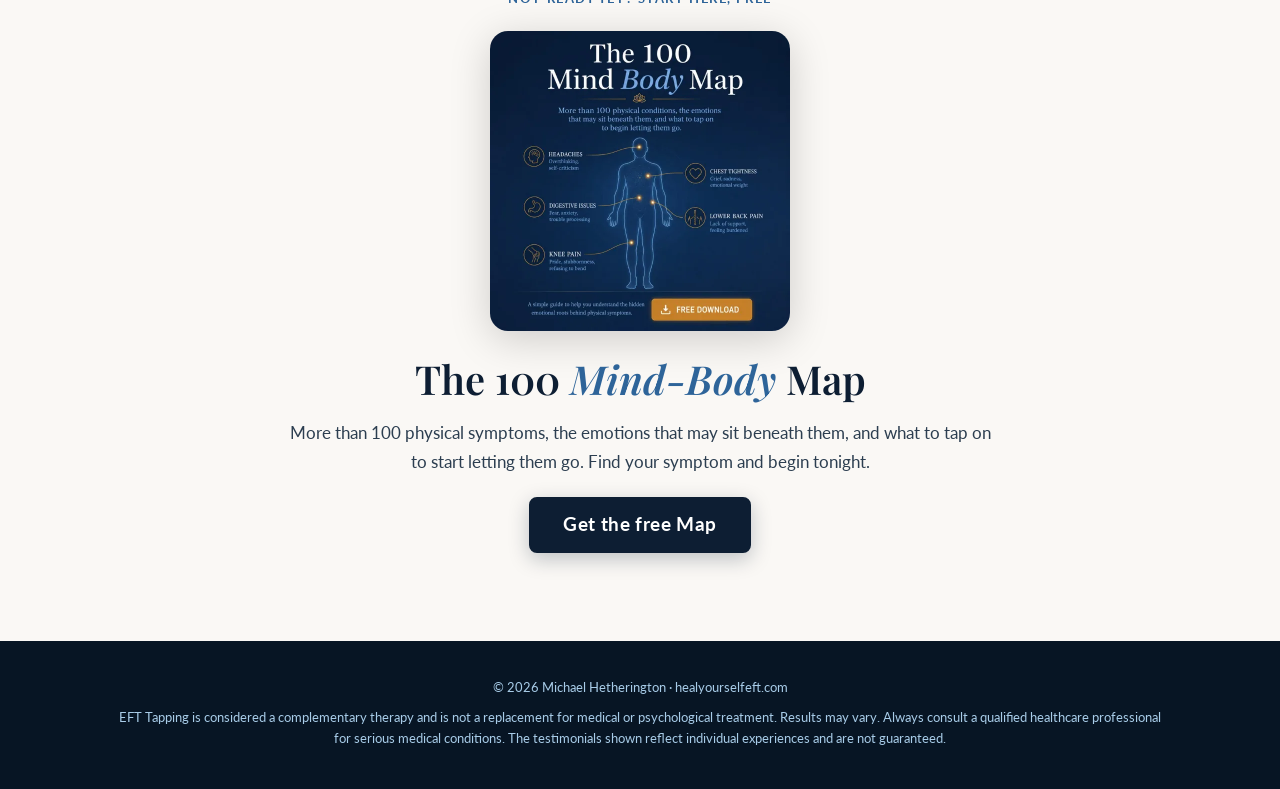
==== commit 77be2240: "Remove AHPRA protected titles from site copy Replace "acupuncturist" and "Chinese medicine practitio" ====
--- a/index.html
+++ b/index.html
@@ -431,9 +431,9 @@
           <h2>Not an app. <em>A qualified practitioner.</em></h2>
         </div>
         <div class="about">
-          <img src="images/michael-about.webp" width="760" height="760" alt="Michael Hetherington, acupuncturist and EFT trainer" class="about__photo" loading="lazy" decoding="async" />
+          <img src="images/michael-about.webp" width="760" height="760" alt="Michael Hetherington, EFT practitioner and trainer" class="about__photo" loading="lazy" decoding="async" />
           <div class="about__copy">
-            <p>Michael Hetherington is an Australian acupuncturist, EFT practitioner and educator. He holds a Bachelor of Health Science in Traditional Chinese Medicine and a Postgraduate Diploma of Counselling, and is an IICT-accredited EFT practitioner and trainer.</p>
+            <p>Michael Hetherington is an Australian EFT practitioner and educator. He holds a Bachelor of Health Science in Traditional Chinese Medicine and a Postgraduate Diploma of Counselling, and is an IICT-accredited EFT practitioner and trainer. He trained in Traditional Chinese Medicine and acupuncture, but he doesn't practise acupuncture clinically these days. EFT Tapping is where his work is focused now.</p>
             <p>Over more than 10 years of clinical practice, Michael has worked with over 1,000 clients, many of them living with stress-related pain, fatigue, anxiety and digestive symptoms that conventional treatment had not resolved. His approach integrates EFT with Chinese medicine and current understanding of the nervous system.</p>
             <p>He has taught workshops in Australia, Thailand, Bali, the United States and Europe, and has presented alongside energy medicine leaders Donna Eden and Dr David Feinstein. Heal Yourself with EFT brings his clinical method together in a structured 30-day program you can complete at home.</p>
           </div>
